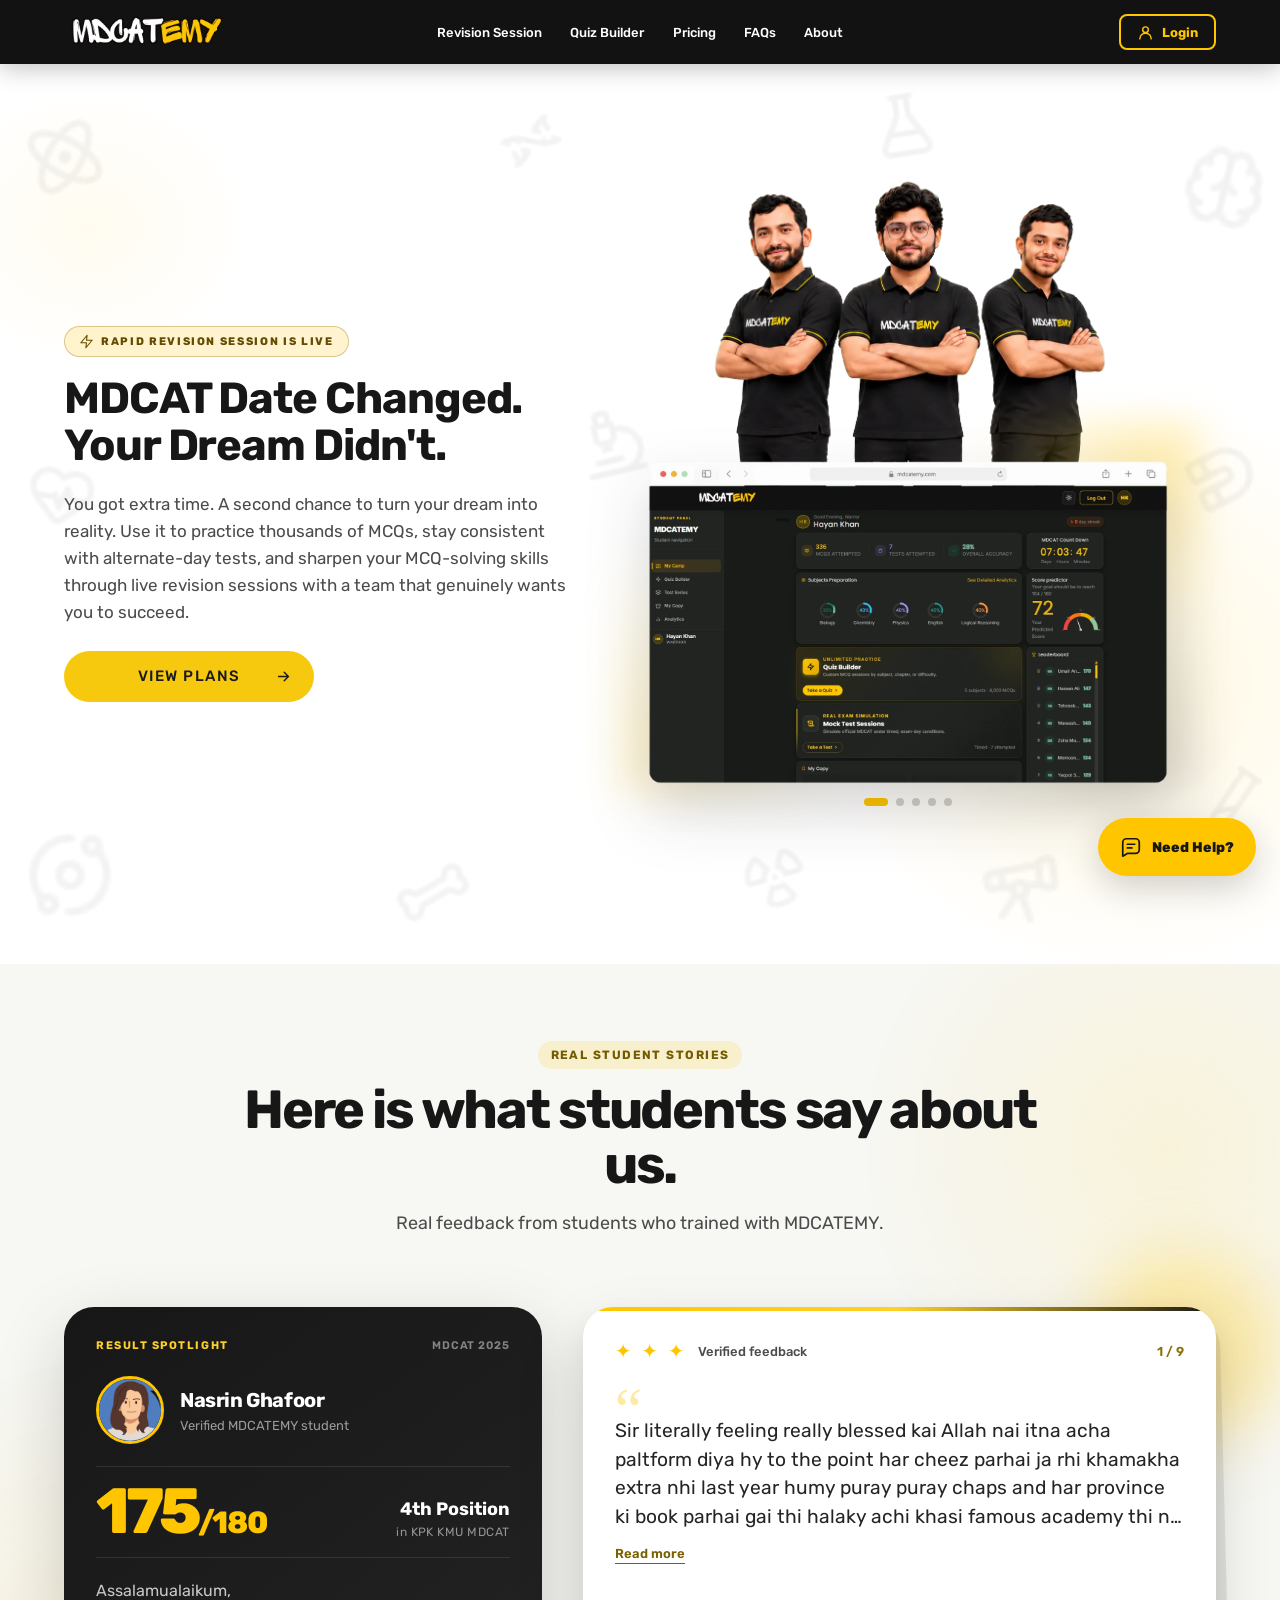
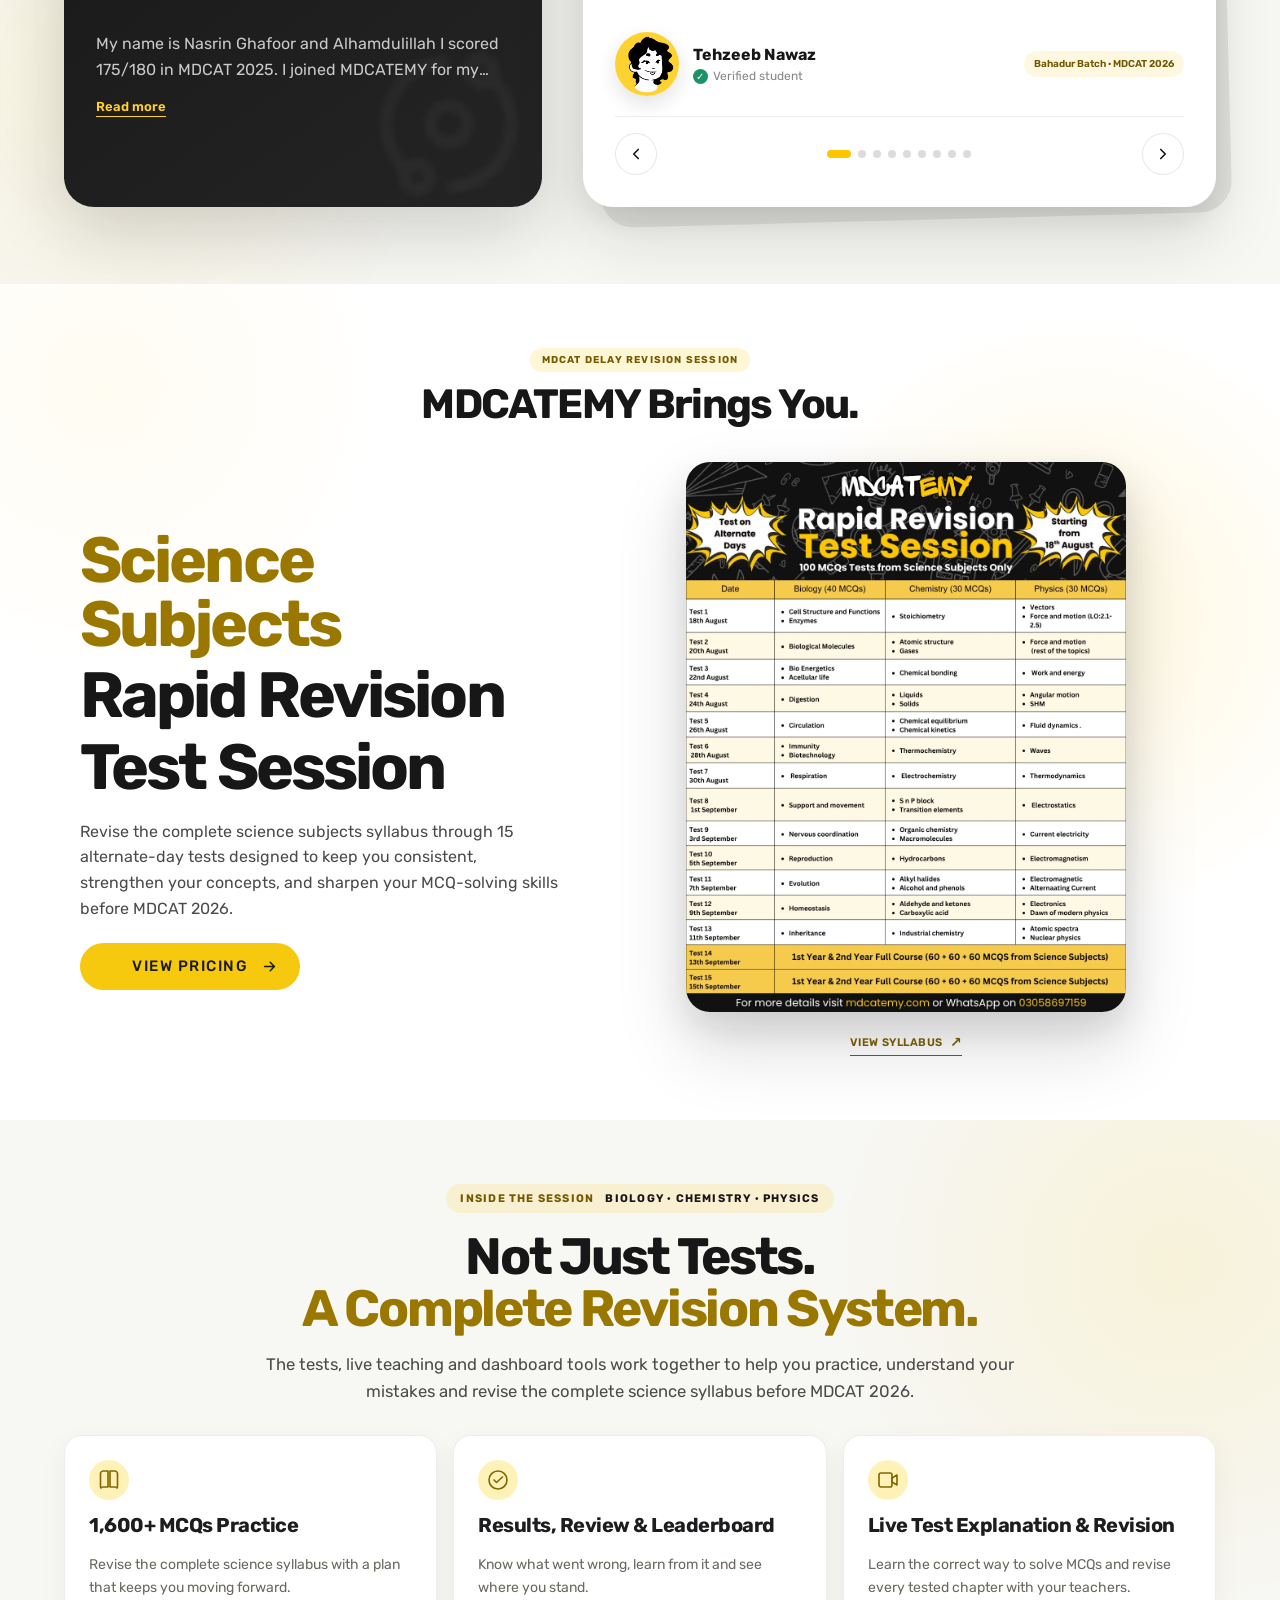
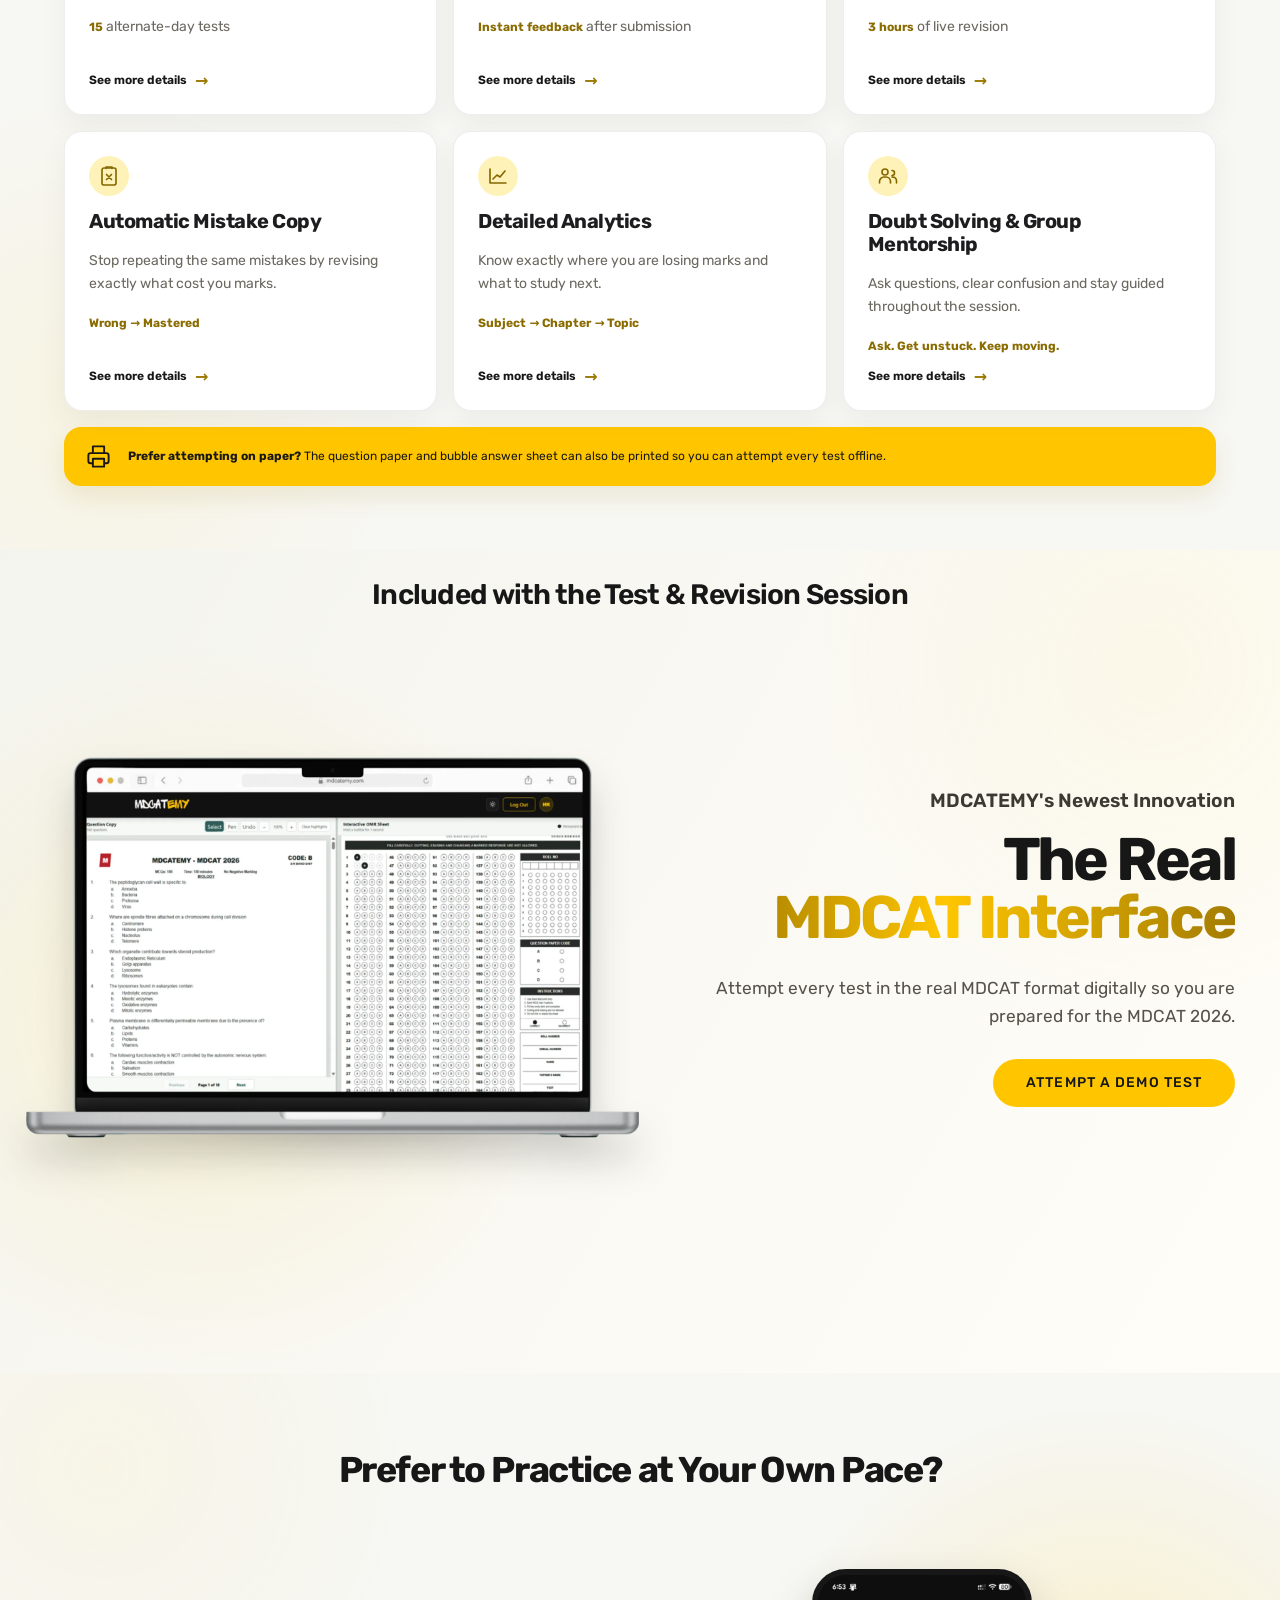
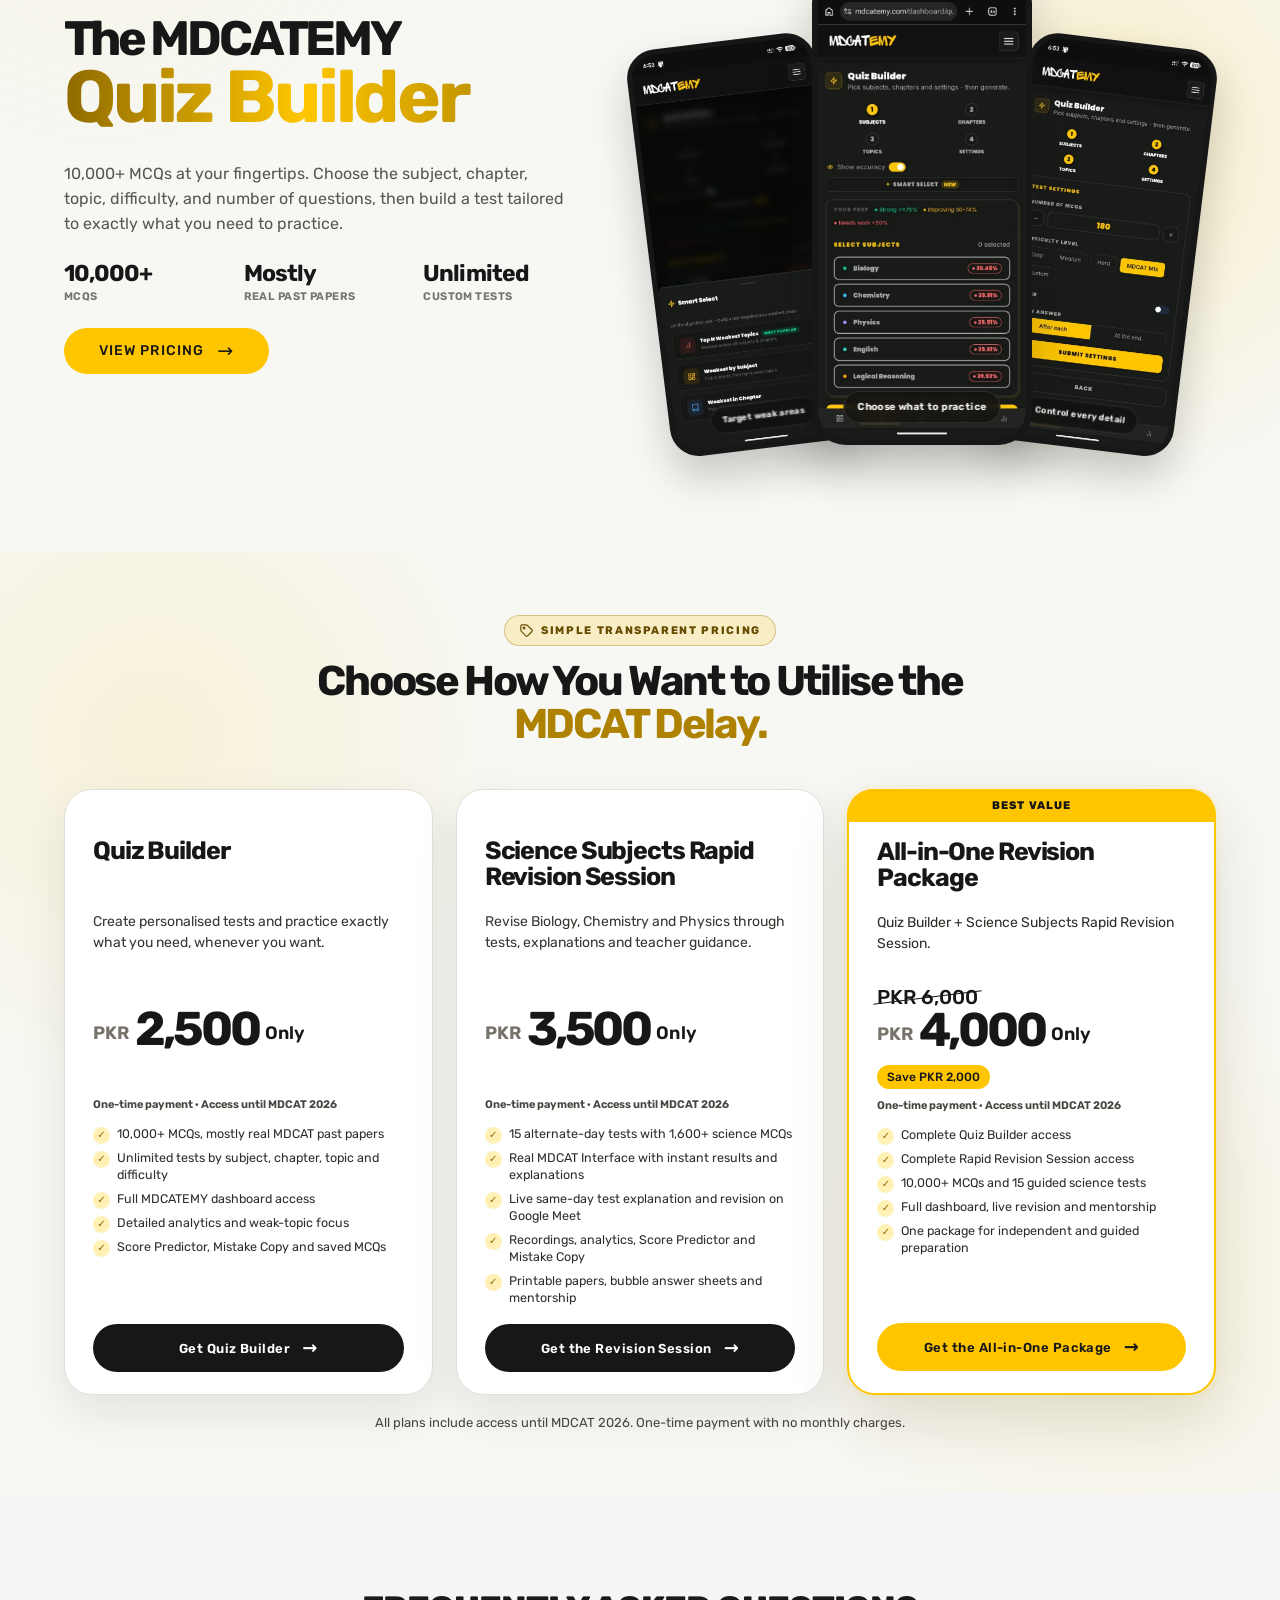
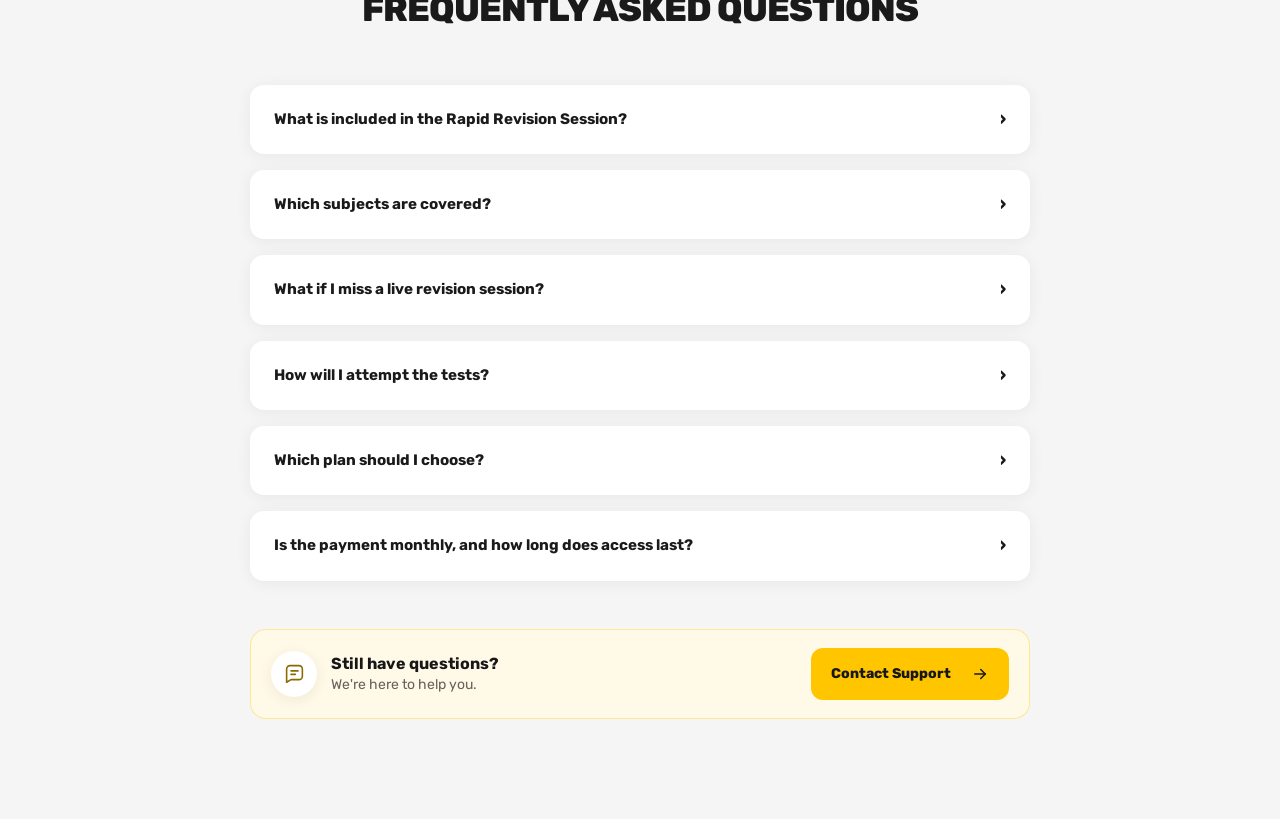
==== index.html @ 259c0d56 "Simplify registration account email field" ====
<!doctype html>
<html lang="en">
  <head>
    <meta charset="UTF-8" />
    <meta name="viewport" content="width=device-width, initial-scale=1.0" />
    <meta
      name="description"
      content="MDCATEMY revision plans for MDCAT 2026: thousands of MCQs, mock tests, and live MCQ solving sessions."
    />
    <title>MDCATEMY | MDCAT 2026 Revision</title>
    <link rel="preload" href="assets/fonts/rubik-latin.woff2" as="font" type="font/woff2" crossorigin />
    <link rel="preload" as="image" href="assets/platform-previews/dashboard.webp" type="image/webp" />
    <link rel="stylesheet" href="styles.css?v=20260810-8" />
  </head>
  <body>
    <header class="site-header">
      <div class="site-header-inner">
        <a class="site-brand" href="#top" aria-label="MDCATEMY home">
          <img src="assets/MDCATEMY-logo.webp" alt="MDCATEMY" />
        </a>

        <nav class="site-nav" aria-label="Primary navigation">
          <a href="#test-session">Revision Session</a>
          <a href="#quiz-builder">Quiz Builder</a>
          <a href="#plans">Pricing</a>
          <a href="#faq">FAQs</a>
          <a href="#about">About</a>
        </nav>

        <div class="site-header-actions">
          <a class="account-link" data-account-link href="login.html">
            <svg data-account-icon="login" viewBox="0 0 24 24" fill="none" aria-hidden="true">
              <circle cx="12" cy="8" r="4" />
              <path d="M4 21a8 8 0 0 1 16 0" />
            </svg>
            <span data-account-label>Login</span>
          </a>

          <details class="user-account-menu" data-user-menu hidden>
            <summary aria-label="Open your account menu">
              <svg class="user-account-icon" viewBox="0 0 24 24" fill="none" aria-hidden="true">
                <circle cx="12" cy="8" r="4" />
                <path d="M4 21a8 8 0 0 1 16 0" />
              </svg>
              <span data-account-name>Student</span>
              <svg class="user-account-chevron" viewBox="0 0 24 24" fill="none" aria-hidden="true">
                <path d="m7 10 5 5 5-5" />
              </svg>
            </summary>
            <div class="user-account-dropdown">
              <a data-dashboard-link href="https://mdcatemy.com/dashboard">
                <svg viewBox="0 0 24 24" fill="none" aria-hidden="true"><rect x="3" y="3" width="7" height="7" rx="1" /><rect x="14" y="3" width="7" height="7" rx="1" /><rect x="3" y="14" width="7" height="7" rx="1" /><path d="M14 17h7m-3.5-3.5L21 17l-3.5 3.5" /></svg>
                Dashboard
              </a>
              <button type="button" data-logout-button>
                <svg viewBox="0 0 24 24" fill="none" aria-hidden="true"><path d="M10 17l5-5-5-5M15 12H3" /><path d="M21 3v18H10" /></svg>
                Logout
              </button>
            </div>
          </details>

          <details class="site-menu">
            <summary aria-label="Open navigation menu">
              <svg viewBox="0 0 24 24" fill="none" aria-hidden="true">
                <path d="M4 7h16M4 12h16M4 17h16" />
              </svg>
            </summary>
            <nav class="site-mobile-nav" aria-label="Mobile navigation">
              <a href="#test-session">Revision Session</a>
              <a href="#quiz-builder">Quiz Builder</a>
              <a href="#plans">Pricing</a>
              <a href="#faq">FAQs</a>
              <a href="#about">About</a>
            </nav>
          </details>
        </div>
      </div>
    </header>

    <main id="top">
      <section class="hero">
        <div class="hero-doodles" aria-hidden="true">
        <img src="assets/doodles/atom.webp" alt="" />
        <img src="assets/doodles/dna.webp" alt="" />
        <img src="assets/doodles/flask-conical.webp" alt="" />
        <img src="assets/doodles/brain.webp" alt="" />
        <img src="assets/doodles/heart-pulse.webp" alt="" />
        <img src="assets/doodles/microscope.webp" alt="" />
        <img src="assets/doodles/magnet.webp" alt="" />
        <img src="assets/doodles/orbit.webp" alt="" />
        <img src="assets/doodles/bone.webp" alt="" />
        <img src="assets/doodles/radiation.webp" alt="" />
        <img src="assets/doodles/telescope.webp" alt="" />
        <img src="assets/doodles/test-tube-diagonal.webp" alt="" />
      </div>

        <div class="hero-shell">
          <div class="hero-grid">
          <div class="hero-copy">
            <p class="heading-chip hero-eyebrow">
              <svg viewBox="0 0 24 24" aria-hidden="true">
                <path d="M13 2 3 14h9l-1 8 10-12h-9l1-8Z" />
              </svg>
              Rapid revision session is live
            </p>
            <h1>
              <span>MDCAT Date Changed.</span>
              <span class="dream-line">Your <span class="dream-word">Dream</span> Didn&apos;t.</span>
            </h1>

            <div class="supporting-copy">
              <p>
                You got extra time. A second chance to turn your dream into reality. Use it to practice thousands of
                MCQs, stay consistent with alternate-day tests, and sharpen your MCQ-solving skills through live
                revision sessions with a team that genuinely wants you to succeed.
              </p>
            </div>

            <a href="#plans" class="cta">
              <span>View Plans</span>
              <svg viewBox="0 0 24 24" fill="none" aria-hidden="true">
                <path d="M5 12h14M13 6l6 6-6 6" />
              </svg>
            </a>
          </div>

          <div class="hero-visual">
            <div class="portrait-window">
              <img src="assets/MDCATEMY-teachers-cutout.webp" alt="The three MDCATEMY teachers" />
            </div>

            <div class="platform-carousel" data-carousel aria-label="MDCATEMY platform previews">
              <div class="platform-stage">
                <img
                  class="platform-slide is-active"
                  src="assets/platform-previews/dashboard.webp"
                  alt="MDCATEMY student dashboard preview"
                  decoding="async"
                />
                <img
                  class="platform-slide"
                  src="assets/platform-previews/test-interface.webp"
                  alt="MDCATEMY test interface preview"
                  decoding="async"
                />
                <img
                  class="platform-slide"
                  src="assets/platform-previews/analytics.webp"
                  alt="MDCATEMY analytics preview"
                  decoding="async"
                />
                <img
                  class="platform-slide"
                  src="assets/platform-previews/my-copy.webp"
                  alt="MDCATEMY My Copy preview"
                  decoding="async"
                />
                <img
                  class="platform-slide"
                  src="assets/platform-previews/flp-omr.webp"
                  alt="MDCATEMY FLP and bubble answer sheet preview"
                  decoding="async"
                />
              </div>

              <div class="carousel-dots" aria-label="Choose a platform preview">
                <button class="carousel-dot is-active" type="button" aria-label="Show dashboard preview" aria-pressed="true"></button>
                <button class="carousel-dot" type="button" aria-label="Show test interface preview" aria-pressed="false"></button>
                <button class="carousel-dot" type="button" aria-label="Show analytics preview" aria-pressed="false"></button>
                <button class="carousel-dot" type="button" aria-label="Show My Copy preview" aria-pressed="false"></button>
                <button class="carousel-dot" type="button" aria-label="Show FLP and bubble answer sheet preview" aria-pressed="false"></button>
              </div>
            </div>
          </div>
          </div>
        </div>
      </section>

      <section class="social-proof" id="about">
        <div class="proof-shell">
          <header class="proof-heading">
            <p>Real student stories</p>
            <h2>Here is what students say about us.</h2>
            <span>Real feedback from students who trained with MDCATEMY.</span>
          </header>

          <div class="proof-grid">
            <div class="result-stage">
              <article class="result-spotlight">
                <div class="result-topline">
                  <span>Result spotlight</span>
                  <strong>MDCAT 2025</strong>
                </div>

                <div class="result-student">
                  <span class="result-avatar">
                    <img src="assets/avatars/nasrin.webp" alt="Illustrated portrait of Nasrin Ghafoor" />
                  </span>
                  <div>
                    <h3>Nasrin Ghafoor</h3>
                    <p>Verified MDCATEMY student</p>
                  </div>
                </div>

                <div class="result-score">
                  <strong>175<span>/180</span></strong>
                  <p><b>4th Position</b><span>in KPK KMU MDCAT</span></p>
                </div>

                <div class="result-copy collapsible-copy" data-collapsible>
                  <blockquote>
                    Assalamualaikum,<br /><br />My name is Nasrin Ghafoor and Alhamdulillah I scored 175/180 in MDCAT
                    2025. I joined MDCATEMY for my preparation and I can confidently say that it is the best online
                    platform for test series and guided preparation.<br /><br />Their MCQs are precise MDCAT relevant
                    and free from unnecessary confusion focusing only on what truly matters. What I appreciated the
                    most was their outstanding staff and management especially the way they engage with students
                    individually helping them overcome fears and strengthen weak areas.<br /><br />To every MDCAT
                    aspirant: If you're confused or feel lost in your preparation join MDCATEMY it will give you the
                    direction and support you need.<br /><br />Special thanks to Hayan Khan whose constant motivation and
                    personal guidance helped remove the fear of MDCAT and kept us moving forward with confidence.
                  </blockquote>
                  <button class="read-more" type="button" aria-expanded="false">Read more</button>
                </div>
              </article>
            </div>

            <div class="testimonial-stage" data-testimonials>
              <div class="testimonial-card">
                <div class="testimonial-topline">
                  <div class="testimonial-rating" aria-label="Verified student feedback">
                    <span aria-hidden="true">✦ ✦ ✦</span>
                    <b>Verified feedback</b>
                  </div>
                  <span class="testimonial-count" aria-live="polite">1 / 9</span>
                </div>

                <div class="testimonial-slides" aria-live="polite">
                  <article class="testimonial-slide is-active" aria-hidden="false">
                    <div class="testimonial-copy collapsible-copy" data-collapsible>
                      <blockquote>
                        Sir literally feeling really blessed kai Allah nai itna acha paltform diya hy to the point har
                        cheez parhai ja rhi khamakha extra nhi last year humy puray puray chaps and har province ki book
                        parhai gai thi halaky achi khasi famous academy thi no doubt parhaty acha thy laqain extreme ziyada
                        cheezain hoti thi wahi apki baat hy insaan kitni cheezain yad rakh sakta hy. Allah ap sab ko bht
                        kamyaab kary and bht ajar dain iska mera admission ho na ho is saal but at least mujhy kabhi ye
                        guilt nhi rhyga kai mainy ghalat cheez choose ki thi ap sab ki mehnat the way you people engage
                        with every student Ap sir salman sir awais and hamary mentors it feels really good kai itna acha
                        environment hy and all Thank you for all this.
                      </blockquote>
                      <button class="read-more" type="button" aria-expanded="false">Read more</button>
                    </div>
                    <div class="testimonial-student">
                      <img src="assets/avatars/tehzeeb.webp" alt="Illustrated avatar of Tehzeeb Nawaz" />
                      <div>
                        <h3>Tehzeeb Nawaz</h3>
                        <p>Verified student</p>
                      </div>
                      <span>Bahadur Batch · MDCAT 2026</span>
                    </div>
                  </article>

                  <article class="testimonial-slide" aria-hidden="true">
                    <div class="testimonial-copy collapsible-copy" data-collapsible>
                      <blockquote>
                        W,salam sir, Alhamdulillah I'm good. I hope you are also doing well. may Allah grant you a healthy
                        and successful life, you're not only my esteemed teacher but also the pioneer who guided me
                        though out my journey. Your positive approach made my learning process seamless. I'm deeply
                        grateful for your mentorship.<br /><br />and Sir, I had approach many flps before joining
                        MDCATEMY but I wasn't understanding them bcz some were too difficult and some were too easy.
                        However after joining MDCATEMY,I got flps that were exactly what I needed for my mdcat preparation
                        and every mdcat aspirant needed. I benefited a lot from them and I'll try to revise them again till
                        the test.<br /><br />again thanks to my all my teachers of MDCATEMY.
                      </blockquote>
                      <button class="read-more" type="button" aria-expanded="false">Read more</button>
                    </div>
                    <div class="testimonial-student">
                      <img src="assets/avatars/saima-lorelei.webp" alt="Illustrated avatar of Saima Mushtaq" />
                      <div>
                        <h3>Saima Mushtaq</h3>
                        <p>Verified student</p>
                      </div>
                      <span>MDCAT 2025 · 170/180</span>
                    </div>
                  </article>

                  <article class="testimonial-slide" aria-hidden="true">
                    <div class="testimonial-copy collapsible-copy" data-collapsible>
                      <blockquote>
                        Assalamualaikum sir,<br />My experience with the MDCATEMY FLPs Session 2025 was truly remarkable.
                        Each test was thoughtfully designed, conceptually strong, and closely reflected the actual MDCAT
                        pattern. The detailed explanations not only strengthened my concepts but also helped me identify
                        and overcome my weak areas. This session greatly enhanced my confidence and exam readiness. I
                        sincerely appreciate the dedication and effort of the entire MDCATEMY team. It was a genuinely
                        rewarding and enriching experience! 🌸🌷🤍
                      </blockquote>
                      <button class="read-more" type="button" aria-expanded="false">Read more</button>
                    </div>
                    <div class="testimonial-student">
                      <img src="assets/avatars/sabah-female.webp" alt="Illustrated avatar of Sabah" />
                      <div>
                        <h3>Sabah</h3>
                        <p>Verified student</p>
                      </div>
                      <span>MDCATEMY Student · 2025</span>
                    </div>
                  </article>

                  <article class="testimonial-slide" aria-hidden="true">
                    <div class="testimonial-copy collapsible-copy" data-collapsible>
                      <blockquote>
                        Walaikum asalam!<br />Everything about your guidance and the flps was so helpful. You have no idea
                        how much you’ve helped us, even while being a student yourself and i think that was the best part,
                        you understood exactly what we needed and how to help us, and i’m really, really grateful for
                        that. thank you for everything. I hope i get to see you grow and achieve everything you dream of,
                        in shaa Allah.
                      </blockquote>
                      <button class="read-more" type="button" aria-expanded="false">Read more</button>
                    </div>
                    <div class="testimonial-student">
                      <img src="assets/avatars/maliha.webp" alt="Illustrated avatar of Maliha Yunas" />
                      <div>
                        <h3>Maliha Yunas</h3>
                        <p>Verified student</p>
                      </div>
                      <span>MDCATEMY Student · 2025</span>
                    </div>
                  </article>

                  <article class="testimonial-slide" aria-hidden="true">
                    <div class="testimonial-copy collapsible-copy" data-collapsible>
                      <blockquote>
                        Walikim assalam<br />Basically, I'm not from the KPK board; I'm from the Sindh board, but I was
                        your subscriber and wanted to join your academy because of your mentorship. Your teaching skills,
                        strategy, and tests were outstanding - literally, they were fully conceptual and mind-blowing.
                        It would be great if you're planning to launch an online academy next year; I think it would be
                        worthwhile for students in 2026.<br />Thank you so much for all your efforts 💫
                      </blockquote>
                      <button class="read-more" type="button" aria-expanded="false">Read more</button>
                    </div>
                    <div class="testimonial-student">
                      <img src="assets/avatars/aleeza.webp" alt="Illustrated avatar of Aleeza" />
                      <div>
                        <h3>Aleeza</h3>
                        <p>Verified student</p>
                      </div>
                      <span>MDCATEMY Student · 2025</span>
                    </div>
                  </article>

                  <article class="testimonial-slide" aria-hidden="true">
                    <div class="testimonial-copy collapsible-copy" data-collapsible>
                      <blockquote>
                        walikum salam sir to be honest getting admission in your academy was one of my best decision .<br />
                        I learned many concepts through the tests and video explanations! sometimes we lose our track but
                        this tests session brought me back on it I'm truly thankful to you and your team members who helped
                        clarify so many concepts through MCQs . May Allah Bless you and your entire team and<br />and<br />
                        grant you the strenght to do good things along with a good health+khyr ameennnnnnnn<br />once again
                        thank you sir
                      </blockquote>
                      <button class="read-more" type="button" aria-expanded="false">Read more</button>
                    </div>
                    <div class="testimonial-student">
                      <img src="assets/avatars/benyamin.webp" alt="Illustrated avatar of Benyamin" />
                      <div>
                        <h3>Benyamin</h3>
                        <p>Verified student</p>
                      </div>
                      <span>MDCATEMY Student · 2025</span>
                    </div>
                  </article>

                  <article class="testimonial-slide" aria-hidden="true">
                    <div class="testimonial-copy collapsible-copy" data-collapsible>
                      <blockquote>
                        W Salam Hayan Sir!<br />I'm Good,<br />My experience with MDCATEMY FLPs 2025 was outstanding. The
                        tests were well-planned, concept-based, and helped me track my progress effectively. Each
                        discussion cleared doubts and boosted my confidence. It truly felt like learning under mentors
                        who understand what MDCAT demands.<br />Thank you so much ✨✨
                      </blockquote>
                      <button class="read-more" type="button" aria-expanded="false">Read more</button>
                    </div>
                    <div class="testimonial-student">
                      <img src="assets/avatars/adnan.webp" alt="Illustrated avatar of Adnan Amin" />
                      <div>
                        <h3>Adnan Amin</h3>
                        <p>Verified student</p>
                      </div>
                      <span>MDCATEMY Student · 2025</span>
                    </div>
                  </article>

                  <article class="testimonial-slide" aria-hidden="true">
                    <div class="testimonial-copy collapsible-copy" data-collapsible>
                      <blockquote>
                        The FLPs for MDCAT preparation were very helpful. I found the material so useful that I even made
                        photocopies and studied them again and again. The video lectures were also great and helped me
                        understand everything better. I’m really thankful for all the effort you put into making these
                        tests and lectures. I hope this support continues in the future. Wishing you all the best and many
                        blessings!<br />🤍🤍🤍
                      </blockquote>
                      <button class="read-more" type="button" aria-expanded="false">Read more</button>
                    </div>
                    <div class="testimonial-student">
                      <img src="assets/avatars/hajra.webp" alt="Illustrated avatar of Hajra Shabbir" />
                      <div>
                        <h3>Hajra Shabbir</h3>
                        <p>Verified student</p>
                      </div>
                      <span>MDCATEMY Student · 2025</span>
                    </div>
                  </article>

                  <article class="testimonial-slide" aria-hidden="true">
                    <div class="testimonial-copy collapsible-copy" data-collapsible>
                      <blockquote>
                        Walaikum salam!<br />I would like to share my feedback. My experience with the academy was very
                        great. The papers were challenging yet helpful, and they gave me a clear idea of where I stand
                        .The tests really helped me identify my weak areas effectively.The team’s efforts and dedication
                        are truly appreciated. JazakAllah for arranging such a great learning opportunity!
                      </blockquote>
                      <button class="read-more" type="button" aria-expanded="false">Read more</button>
                    </div>
                    <div class="testimonial-student">
                      <img src="assets/avatars/sahibzada.webp" alt="Illustrated avatar of Sahibzada Etminan" />
                      <div>
                        <h3>Sahibzada Etminan</h3>
                        <p>Verified student</p>
                      </div>
                      <span>MDCATEMY Student · 2025</span>
                    </div>
                  </article>
                </div>

                <div class="testimonial-controls">
                  <button class="testimonial-arrow testimonial-prev" type="button" aria-label="Previous testimonial">
                    <svg viewBox="0 0 24 24" fill="none" aria-hidden="true"><path d="m15 18-6-6 6-6" /></svg>
                  </button>

                  <div class="testimonial-dots" aria-label="Choose a testimonial">
                    <button class="is-active" type="button" aria-label="Show testimonial 1" aria-pressed="true"></button>
                    <button type="button" aria-label="Show testimonial 2" aria-pressed="false"></button>
                    <button type="button" aria-label="Show testimonial 3" aria-pressed="false"></button>
                    <button type="button" aria-label="Show testimonial 4" aria-pressed="false"></button>
                    <button type="button" aria-label="Show testimonial 5" aria-pressed="false"></button>
                    <button type="button" aria-label="Show testimonial 6" aria-pressed="false"></button>
                    <button type="button" aria-label="Show testimonial 7" aria-pressed="false"></button>
                    <button type="button" aria-label="Show testimonial 8" aria-pressed="false"></button>
                    <button type="button" aria-label="Show testimonial 9" aria-pressed="false"></button>
                  </div>

                  <button class="testimonial-arrow testimonial-next" type="button" aria-label="Next testimonial">
                    <svg viewBox="0 0 24 24" fill="none" aria-hidden="true"><path d="m9 18 6-6-6-6" /></svg>
                  </button>
                </div>
              </div>
            </div>
          </div>
        </div>
      </section>

      <section class="session-intro" id="test-session">
        <div class="session-intro-shell">
          <p class="session-chip">MDCAT Delay Revision Session</p>
          <h2 class="session-brings"><span>MDCATEMY</span> Brings You.</h2>

          <div class="session-intro-grid">
            <div class="session-intro-copy">
              <h3>
                <span class="science-heading">Science Subjects</span>
                <span>Rapid Revision</span>
                <span>Test Session</span>
              </h3>
              <p>
                Revise the complete science subjects syllabus through 15 alternate-day tests designed to keep you
                consistent, strengthen your concepts, and sharpen your MCQ-solving skills before MDCAT 2026.
              </p>

              <a href="#plans" class="cta session-register">
                <span>View Pricing</span>
                <svg viewBox="0 0 24 24" fill="none" aria-hidden="true">
                  <path d="M5 12h14M13 6l6 6-6 6" />
                </svg>
              </a>
            </div>

            <figure class="schedule-poster">
              <button class="poster-frame" type="button" data-open-syllabus aria-label="Enlarge the MDCATEMY schedule and syllabus">
                <img
                  src="assets/schedule-syllabus.webp"
                  alt="MDCATEMY Rapid Revision Test Session schedule and science syllabus"
                  width="1080"
                  height="1350"
                  loading="lazy"
                />
              </button>
              <figcaption>
                <button class="syllabus-link" type="button" data-open-syllabus>
                  View Syllabus <span aria-hidden="true">↗</span>
                </button>
              </figcaption>
            </figure>
          </div>
        </div>
      </section>

      <div class="syllabus-dialog" data-syllabus-dialog role="dialog" aria-modal="true" aria-label="MDCATEMY schedule and syllabus" hidden>
        <div class="syllabus-viewer">
          <div class="syllabus-controls" aria-label="Syllabus zoom controls">
            <button type="button" data-zoom-out aria-label="Zoom out">&minus;</button>
            <output data-zoom-label aria-live="polite">100%</output>
            <button type="button" data-zoom-in aria-label="Zoom in">+</button>
            <button type="button" class="viewer-close" data-close-syllabus aria-label="Close enlarged syllabus">&times;</button>
          </div>
          <div class="syllabus-canvas" data-syllabus-canvas>
            <img src="assets/schedule-syllabus.webp" alt="Enlarged MDCATEMY Rapid Revision Test Session schedule and syllabus" data-syllabus-image />
          </div>
        </div>
      </div>

      <section class="revision-session" id="revision-session">
        <div class="revision-shell">
          <header class="revision-heading">
            <p>Inside the session <span>Biology · Chemistry · Physics</span></p>
            <h2>Not Just Tests. <span>A Complete Revision System.</span></h2>
            <div class="revision-intro">
              The tests, live teaching and dashboard tools work together to help you practice, understand your
              mistakes and revise the complete science syllabus before MDCAT 2026.
            </div>
          </header>

          <div class="feature-bento" aria-label="Features included in the MDCATEMY revision session">
            <article class="feature-card">
              <div class="feature-card-top">
                <svg class="feature-icon" viewBox="0 0 24 24" fill="none" aria-hidden="true"><path d="M3.5 5.5A2.5 2.5 0 0 1 6 3h5v16H6a2.5 2.5 0 0 0-2.5 2zM20.5 5.5A2.5 2.5 0 0 0 18 3h-5v16h5a2.5 2.5 0 0 1 2.5 2z" /></svg>
              </div>
              <h3>1,600+ MCQs Practice</h3>
              <p class="feature-lede">Revise the complete science syllabus with a plan that keeps you moving forward.</p>
              <p class="feature-glance"><strong>15</strong> alternate-day tests</p>
              <button class="feature-details" type="button" data-open-feature="practice">See more details <span aria-hidden="true">→</span></button>
            </article>

            <article class="feature-card">
              <div class="feature-card-top">
                <svg class="feature-icon" viewBox="0 0 24 24" fill="none" aria-hidden="true"><circle cx="12" cy="12" r="9" /><path d="m8 12 2.5 2.5L16.5 9" /></svg>
              </div>
              <h3>Results, Review &amp; Leaderboard</h3>
              <p class="feature-lede">Know what went wrong, learn from it and see where you stand.</p>
              <p class="feature-glance"><strong>Instant feedback</strong> after submission</p>
              <button class="feature-details" type="button" data-open-feature="results">See more details <span aria-hidden="true">→</span></button>
            </article>

            <article class="feature-card">
              <div class="feature-card-top">
                <svg class="feature-icon" viewBox="0 0 24 24" fill="none" aria-hidden="true"><rect x="3" y="5" width="13" height="14" rx="2" /><path d="m16 10 5-3v10l-5-3z" /></svg>
              </div>
              <h3>Live Test Explanation &amp; Revision</h3>
              <p class="feature-lede">Learn the correct way to solve MCQs and revise every tested chapter with your teachers.</p>
              <p class="feature-glance"><strong>3 hours</strong> of live revision</p>
              <button class="feature-details" type="button" data-open-feature="live">See more details <span aria-hidden="true">→</span></button>
            </article>

            <article class="feature-card">
              <div class="feature-card-top">
                <svg class="feature-icon" viewBox="0 0 24 24" fill="none" aria-hidden="true"><rect x="5" y="4" width="14" height="17" rx="2" /><path d="M9 4.5V3h6v1.5M9.5 10.5l5 5m0-5-5 5" /></svg>
              </div>
              <h3>Automatic Mistake Copy</h3>
              <p class="feature-lede">Stop repeating the same mistakes by revising exactly what cost you marks.</p>
              <p class="feature-glance"><strong>Wrong → Mastered</strong></p>
              <button class="feature-details" type="button" data-open-feature="mistakes">See more details <span aria-hidden="true">→</span></button>
            </article>

            <article class="feature-card analytics-card">
              <div class="feature-card-top">
                <svg class="feature-icon" viewBox="0 0 24 24" fill="none" aria-hidden="true"><path d="M4 19V5M4 19h16M7 15l4-4 3 2 5-6" /></svg>
              </div>
              <h3>Detailed Analytics</h3>
              <p class="feature-lede">Know exactly where you are losing marks and what to study next.</p>
              <p class="feature-glance"><strong>Subject → Chapter → Topic</strong></p>
              <button class="feature-details" type="button" data-open-feature="analytics">See more details <span aria-hidden="true">→</span></button>
            </article>

            <article class="feature-card">
              <div class="feature-card-top">
                <svg class="feature-icon" viewBox="0 0 24 24" fill="none" aria-hidden="true"><circle cx="9" cy="8" r="3" /><path d="M3.5 19v-1.5A4.5 4.5 0 0 1 8 13h2a4.5 4.5 0 0 1 4.5 4.5V19M16 6.5a2.5 2.5 0 0 1 0 5M16 13c2.8 0 4.5 1.6 4.5 4V19" /></svg>
              </div>
              <h3>Doubt Solving &amp; Group Mentorship</h3>
              <p class="feature-lede">Ask questions, clear confusion and stay guided throughout the session.</p>
              <p class="feature-glance"><strong>Ask. Get unstuck. Keep moving.</strong></p>
              <button class="feature-details" type="button" data-open-feature="mentorship">See more details <span aria-hidden="true">→</span></button>
            </article>
          </div>

          <div class="offline-print-bar">
            <svg viewBox="0 0 24 24" fill="none" aria-hidden="true"><path d="M7 9V3h10v6M7 18H5a2 2 0 0 1-2-2v-5a2 2 0 0 1 2-2h14a2 2 0 0 1 2 2v5a2 2 0 0 1-2 2h-2M7 14h10v7H7z" /></svg>
            <p><strong>Prefer attempting on paper?</strong> The question paper and bubble answer sheet can also be printed so you can attempt every test offline.</p>
          </div>
        </div>
      </section>

      <dialog class="feature-detail-dialog" data-feature-dialog>
        <div class="feature-dialog-shell">
          <button class="feature-dialog-close" type="button" data-close-feature aria-label="Close feature details">&times;</button>

          <article class="feature-dialog-panel" data-feature-panel="practice" aria-labelledby="practice-title" hidden>
            <p class="feature-dialog-kicker">Structured science practice</p>
            <h2 id="practice-title">Finish the science syllabus with a plan you can actually follow.</h2>
            <p class="feature-dialog-lede">Instead of revising randomly, you move through the syllabus test by test, build exam stamina and arrive at the full-course papers ready to connect everything.</p>
            <figure class="product-shot">
              <img src="assets/platform-previews/test-interface.webp" alt="Actual MDCATEMY test interface showing an MCQ and test navigation" loading="lazy" />
              <figcaption><span></span>Actual MDCATEMY test interface</figcaption>
            </figure>
            <div class="detail-facts detail-facts--three">
              <div><strong>13 tests</strong><span>Chapter-wise coverage</span></div>
              <div><strong>100 MCQs</strong><span>In each chapter-wise test</span></div>
              <div><strong>2 × 180</strong><span>Full-course tests at the end</span></div>
            </div>
            <div class="distribution-board">
              <div><b>Chapter-wise test</b><span><i>Biology</i>40</span><span><i>Chemistry</i>30</span><span><i>Physics</i>30</span></div>
              <div><b>Full-course test</b><span><i>Biology</i>60</span><span><i>Chemistry</i>60</span><span><i>Physics</i>60</span></div>
            </div>
            <p class="detail-note"><strong>The outcome: steady progress without burnout.</strong> Every test is followed by a complete preparation day, giving you time to repair weak areas before the next paper.</p>
          </article>

          <article class="feature-dialog-panel" data-feature-panel="results" aria-labelledby="results-title" hidden>
            <p class="feature-dialog-kicker">Result, review and cohort standing</p>
            <h2 id="results-title">Submit once. Know what to fix next.</h2>
            <p class="feature-dialog-lede">Immediate results turn a test into a useful next step: review the paper while it is fresh, understand every error and compare your standing after both shifts finish.</p>
            <figure class="product-shot product-shot--answer-review">
              <div class="answer-review-crop">
                <img src="assets/platform-previews/answer-review.webp" alt="Actual MDCATEMY answer-review screen showing the correct option and written explanation" loading="lazy" />
              </div>
              <figcaption><span></span>Actual MDCATEMY answer-review screen</figcaption>
            </figure>
            <div class="detail-facts detail-facts--four">
              <div><strong>Know your score</strong><span>Marks, percentage and time taken</span></div>
              <div><strong>Find every gap</strong><span>Correct, wrong and skipped MCQs</span></div>
              <div><strong>Learn while it is fresh</strong><span>Written explanations for the complete paper</span></div>
              <div><strong>See where you stand</strong><span>Combined result and leaderboard after both shifts</span></div>
            </div>
            <p class="detail-note"><strong>The outcome: every test improves the next one.</strong> You leave knowing what cost you marks, why it happened and what needs attention before the next test.</p>
          </article>

          <article class="feature-dialog-panel" data-feature-panel="live" aria-labelledby="live-title" hidden>
            <p class="feature-dialog-kicker">Test explanation &amp; revision session</p>
            <h2 id="live-title">Learn how to solve MCQs correctly and revise the whole chapter with your teachers.</h2>
            <p class="feature-dialog-lede">On the same test day, join your teachers on Google Meet to review the paper question by question. Learn the reasoning behind each answer, recognise common traps and revise the tested chapters through additional high-yield MCQ points.</p>
            <div class="meet-session-strip">
              <div class="meet-brand-logo"><img src="assets/google-meet-logo-trimmed.webp" alt="Google Meet" /></div>
              <div><strong>Live test explanation and revision</strong><span>The attempted paper becomes a teacher-led MCQ-solving and chapter-revision session.</span></div>
              <p><span></span>Recording provided after every session</p>
            </div>
            <figure class="product-shot product-shot--lecture">
              <div class="lecture-shot-crop">
                <img src="assets/platform-previews/live-lecture-clean-v3.webp" alt="Actual MDCATEMY live Google Meet lecture with a teacher explaining Biology concepts using digital annotations" loading="lazy" />
              </div>
            </figure>
            <div class="live-subject-grid">
              <div><strong>Biology</strong><span>1 hour</span></div>
              <div><strong>Chemistry</strong><span>1 hour</span></div>
              <div><strong>Physics</strong><span>1 hour</span></div>
            </div>
            <div class="teacher-session-visual teacher-session-visual--live">
              <div>
                <span>Revise with the MDCATEMY team</span>
                <strong>Understand the paper. Revise the chapter.</strong>
                <p>Your teachers show you how to approach each MCQ, explain why the correct option works and revise the important chapter concepts behind the test.</p>
              </div>
              <img src="assets/MDCATEMY-teachers-cutout.webp" alt="The three MDCATEMY teachers leading test explanation and revision sessions" loading="lazy" />
            </div>
            <div class="detail-check-grid">
              <span>Understand the method, not just the answer</span><span>Recognise traps before they cost marks</span><span>Collect extra high-yield MCQ points</span><span>Receive the recording after every session</span>
            </div>
          </article>

          <article class="feature-dialog-panel" data-feature-panel="mistakes" aria-labelledby="mistakes-title" hidden>
            <p class="feature-dialog-kicker">Your personal weakness file</p>
            <h2 id="mistakes-title">Stop making the same mistake twice.</h2>
            <p class="feature-dialog-lede">Every wrong answer becomes a focused revision task automatically, so your preparation follows your real weaknesses instead of guesswork.</p>
            <figure class="product-shot">
              <img src="assets/platform-previews/my-copy.webp" alt="Actual MDCATEMY Mistake Copy showing saved wrong MCQs and mastery tracking" loading="lazy" />
              <figcaption><span></span>Actual MDCATEMY Mistake Copy</figcaption>
            </figure>
            <div class="mistake-detail-flow">
              <div><strong>01</strong><span>Answer an MCQ incorrectly</span></div><i>→</i>
              <div><strong>02</strong><span>It enters your Mistake Copy</span></div><i>→</i>
              <div><strong>03</strong><span>Revise, retest and master it</span></div>
            </div>
            <p class="detail-note"><strong>The outcome: fewer repeated errors.</strong> Your personal weakness file grows with every attempt and becomes more valuable every time you revise it.</p>
          </article>

          <article class="feature-dialog-panel analytics-dialog-panel" data-feature-panel="analytics" aria-labelledby="analytics-title" hidden>
            <p class="feature-dialog-kicker">Your complete performance dashboard</p>
            <h2 id="analytics-title">Stop guessing what to study next.</h2>
            <p class="feature-dialog-lede">MDCATEMY turns your attempts into a clear revision priority, helping you spend more time on areas that can actually raise your score.</p>
            <figure class="product-shot product-shot--analytics">
              <img src="assets/platform-previews/analytics.webp" alt="Actual MDCATEMY analytics dashboard showing stats, score predictor, subject preparation and activity" loading="lazy" />
              <figcaption><span></span>Actual MDCATEMY analytics dashboard</figcaption>
            </figure>
            <div class="analytics-detail-grid">
              <div><strong>See the full picture</strong><span>Attempts, accuracy, correct rate and streak</span></div>
              <div><strong>Know which subject needs time</strong><span>Compare Biology, Chemistry and Physics preparation</span></div>
              <div><strong>Find the chapters costing marks</strong><span>Strongest and weakest chapter accuracy</span></div>
              <div><strong>Reach the exact weak topic</strong><span>Drill down instead of revising an entire book blindly</span></div>
              <div><strong>Protect your consistency</strong><span>Recent activity makes missed practice visible</span></div>
              <div><strong>Watch your score move</strong><span>Use the MDCAT Score Predictor to track progress toward 180</span></div>
            </div>
          </article>

          <article class="feature-dialog-panel" data-feature-panel="mentorship" aria-labelledby="mentorship-title" hidden>
            <p class="feature-dialog-kicker">Guidance beyond the test</p>
            <h2 id="mentorship-title">You do not have to prepare alone.</h2>
            <p class="feature-dialog-lede">Dedicated WhatsApp groups connect you with the MDCATEMY team for academic queries, doubt solving and practical guidance throughout the session.</p>
            <div class="teacher-session-visual teacher-session-visual--mentorship">
              <div>
                <span>Group mentorship</span>
                <strong>Ask. Clarify. Move forward.</strong>
                <p>When confusion slows you down, ask the group, understand the concept and return to preparation with a clear direction.</p>
              </div>
              <img src="assets/MDCATEMY-teachers-cutout.webp" alt="The three MDCATEMY teachers supporting students through group mentorship" loading="lazy" />
            </div>
            <div class="detail-check-grid">
              <span>Ask academic questions and MCQ doubts</span><span>Receive guidance from teachers and mentors</span><span>Stay informed about tests and live sessions</span><span>Prepare with a supportive student community</span>
            </div>
            <p class="detail-note"><strong>The outcome: less confusion and more consistency.</strong> You always know where to ask, how to move forward and what deserves your attention.</p>
          </article>
        </div>
      </dialog>

      <section class="simulation-section" id="exam-simulation">
        <div class="simulation-shell">
          <p class="simulation-session-label">Included with the Test &amp; Revision Session</p>
          <header class="revision-heading simulation-heading">
            <p>First time in Pakistan <span>A MDCATEMY innovation</span></p>
            <h2>The Real Question Paper and Bubble Answer Sheet Experience. <span>Brought Online.</span></h2>
            <div class="revision-intro">
              MDCAT is attempted with a physical question paper and a separate bubble answer sheet, not a normal digital quiz.
              MDCATEMY recreates that same two-part experience online so you can practice how the real exam is actually attempted.
            </div>
          </header>

          <article class="simulation-showcase">
            <figure class="exam-laptop">
              <img src="assets/mdcat-interface-laptop-hq.webp" alt="MDCATEMY interface showing a digital question paper beside an interactive bubble answer sheet on a laptop" loading="lazy" />
              <figcaption><span></span>Actual MDCATEMY test interface</figcaption>
            </figure>

            <div class="experience-copy">
              <p class="simulation-eyebrow">MDCATEMY&apos;s Newest Innovation</p>
              <h2 class="simulation-title"><b>The Real</b><span>MDCAT Interface</span></h2>
              <p class="simulation-lede">Attempt every test in the real MDCAT format digitally so you are prepared for the MDCAT 2026.</p>
              <a class="simulation-cta" href="#">Attempt a Demo Test</a>
              <p class="first-badge"><span>Pakistan&apos;s first online-academy paper &amp; bubble answer sheet simulation</span></p>
              <h3>See the question. Find its number. Fill the bubble.</h3>
              <p>
                The digital question paper stays on one side and the complete interactive bubble answer sheet stays on the other.
                Read each MCQ, locate its number and mark the answer bubble. Train the same coordination, pace and concentration the physical MDCAT demands.
              </p>

              <ul class="experience-points">
                <li><span>01</span><div><b>A complete digital question paper</b><small>Not one-question-at-a-time quiz cards.</small></div></li>
                <li><span>02</span><div><b>A separate interactive bubble answer sheet</b><small>The answer sheet remains beside the paper throughout.</small></div></li>
                <li><span>03</span><div><b>Real bubble-marking behaviour</b><small>Match the question number, then hold to fill your answer.</small></div></li>
                <li><span>04</span><div><b>Exam-day habits before exam day</b><small>Build bubble-marking accuracy, time management, focus and stamina.</small></div></li>
              </ul>
            </div>
          </article>
        </div>
      </section>

      <section class="quiz-builder-section" id="quiz-builder">
        <div class="quiz-builder-intro">
          <h2>Prefer to Practice at Your Own Pace?</h2>
        </div>

        <div class="quiz-builder-shell">
          <div class="quiz-builder-copy">
            <h2><span>The MDCATEMY</span><strong>Quiz Builder</strong></h2>
            <p class="quiz-builder-lede">
              10,000+ MCQs at your fingertips. Choose the subject, chapter, topic, difficulty, and number of questions,
              then build a test tailored to exactly what you need to practice.
            </p>

            <div class="quiz-builder-facts" aria-label="Quiz Builder highlights">
              <div><strong>10,000+</strong><span>MCQs</span></div>
              <div><strong>Mostly</strong><span>Real past papers</span></div>
              <div><strong>Unlimited</strong><span>Custom tests</span></div>
            </div>

            <a class="quiz-builder-cta" href="#plans">View Pricing <span aria-hidden="true">→</span></a>
          </div>

          <div class="quiz-builder-visual" aria-label="Actual MDCATEMY Quiz Builder screens">
            <figure class="quiz-phone quiz-phone--smart">
              <img src="assets/quiz-builder/quiz-builder-smart-select.webp" alt="MDCATEMY Smart Select screen targeting a student's weakest topics" loading="lazy" />
              <figcaption>Target weak areas</figcaption>
            </figure>
            <figure class="quiz-phone quiz-phone--main">
              <img src="assets/quiz-builder/quiz-builder-subjects.webp" alt="MDCATEMY Quiz Builder subject selection screen" loading="lazy" />
              <figcaption>Choose what to practice</figcaption>
            </figure>
            <figure class="quiz-phone quiz-phone--settings">
              <img src="assets/quiz-builder/quiz-builder-settings.webp" alt="MDCATEMY Quiz Builder settings for MCQ count, difficulty, timer and feedback" loading="lazy" />
              <figcaption>Control every detail</figcaption>
            </figure>
          </div>
        </div>
      </section>

      <section class="pricing-section" id="plans">
        <div class="pricing-heading">
          <p class="heading-chip">
            <svg viewBox="0 0 24 24" aria-hidden="true">
              <path d="M20.6 13.6 13.7 20.5a2 2 0 0 1-2.8 0L3.5 13.1a2 2 0 0 1-.6-1.4V5a2 2 0 0 1 2-2h6.7a2 2 0 0 1 1.4.6l7.6 7.2a2 2 0 0 1 0 2.8Z" />
              <circle cx="8" cy="8" r="1.5" />
            </svg>
            Simple Transparent Pricing
          </p>
          <h2>Choose How You Want to Utilise the <span>MDCAT Delay.</span></h2>
        </div>

        <div class="pricing-grid">
          <article class="price-card">
            <h3>Quiz Builder</h3>
            <p class="price-card-summary">Create personalised tests and practice exactly what you need, whenever you want.</p>

            <div class="plan-price-row">
              <div class="plan-price"><span>PKR</span><strong>2,500</strong><small>Only</small></div>
            </div>
            <p class="payment-note">One-time payment · Access until MDCAT 2026</p>

            <ul>
              <li>10,000+ MCQs, mostly real MDCAT past papers</li>
              <li>Unlimited tests by subject, chapter, topic and difficulty</li>
              <li>Full MDCATEMY dashboard access</li>
              <li>Detailed analytics and weak-topic focus</li>
              <li>Score Predictor, Mistake Copy and saved MCQs</li>
            </ul>

            <a href="#registration" class="plan-cta" data-register-plan="quiz-builder" aria-controls="registration" aria-expanded="false">Get Quiz Builder <span aria-hidden="true">&rarr;</span></a>
          </article>

          <article class="price-card">
            <h3>Science Subjects Rapid Revision Session</h3>
            <p class="price-card-summary">Revise Biology, Chemistry and Physics through tests, explanations and teacher guidance.</p>

            <div class="plan-price-row">
              <div class="plan-price"><span>PKR</span><strong>3,500</strong><small>Only</small></div>
            </div>
            <p class="payment-note">One-time payment · Access until MDCAT 2026</p>

            <ul>
              <li>15 alternate-day tests with 1,600+ science MCQs</li>
              <li>Real MDCAT Interface with instant results and explanations</li>
              <li>Live same-day test explanation and revision on Google Meet</li>
              <li>Recordings, analytics, Score Predictor and Mistake Copy</li>
              <li>Printable papers, bubble answer sheets and mentorship</li>
            </ul>

            <a href="#registration" class="plan-cta" data-register-plan="rapid-revision" aria-controls="registration" aria-expanded="false">Get the Revision Session <span aria-hidden="true">&rarr;</span></a>
          </article>

          <article class="price-card price-card-featured">
            <p class="best-value">Best Value</p>
            <h3>All-in-One Revision Package</h3>
            <p class="price-card-summary">Quiz Builder + Science Subjects Rapid Revision Session.</p>

            <div class="plan-price-row">
              <s class="plan-old-price">PKR 6,000</s>
              <div class="plan-price"><span>PKR</span><strong>4,000</strong><small>Only</small></div>
              <span class="plan-saving">Save PKR 2,000</span>
            </div>
            <p class="payment-note">One-time payment · Access until MDCAT 2026</p>

            <ul>
              <li>Complete Quiz Builder access</li>
              <li>Complete Rapid Revision Session access</li>
              <li>10,000+ MCQs and 15 guided science tests</li>
              <li>Full dashboard, live revision and mentorship</li>
              <li>One package for independent and guided preparation</li>
            </ul>

            <a href="#registration" class="plan-cta" data-register-plan="all-in-one" aria-controls="registration" aria-expanded="false">Get the All-in-One Package <span aria-hidden="true">&rarr;</span></a>
          </article>
        </div>

        <section class="registration-embed" id="registration" data-registration hidden aria-labelledby="registration-title">
          <div class="registration-embed-heading">
            <p>Final Step</p>
            <h2 id="registration-title">Complete your registration</h2>
            <span>Fill in your details and upload the payment receipt. Your payable amount is only <b data-registration-copy-total>Rs 4,000/-</b>.</span>
          </div>

          <form class="registration-embed-card" data-registration-form>
            <div class="registration-fields-grid">
              <label>
                <span>Full name</span>
                <input type="text" name="full_name" autocomplete="name" placeholder="e.g. Ayesha Khan" required />
              </label>
              <label>
                <span>CNIC or B-form number</span>
                <input type="text" name="cnic" inputmode="numeric" pattern="[0-9]{13}" maxlength="13" placeholder="13 digits, no dashes" required />
              </label>
              <label>
                <span>Student WhatsApp</span>
                <input type="tel" name="student_whatsapp" autocomplete="tel" inputmode="tel" placeholder="03XX XXXXXXX" required />
              </label>
              <label>
                <span>Parent WhatsApp</span>
                <input type="tel" name="parent_whatsapp" inputmode="tel" placeholder="03XX XXXXXXX" required />
              </label>
              <label>
                <span>Province</span>
                <select name="province" required>
                  <option value="" selected disabled>Select your province</option>
                  <option>Punjab</option><option>Sindh</option><option>Khyber Pakhtunkhwa</option><option>Balochistan</option>
                  <option>Islamabad Capital Territory</option><option>Azad Jammu &amp; Kashmir</option><option>Gilgit Baltistan</option>
                </select>
              </label>
              <label>
                <span>City</span>
                <input type="text" name="city" autocomplete="address-level2" placeholder="e.g. Lahore" required />
              </label>
              <label>
                <span>Are you a fresher or repeater?</span>
                <select name="student_type" required>
                  <option value="" selected disabled>Select one</option>
                  <option value="fresher">Fresher</option><option value="repeater">Repeater</option>
                </select>
              </label>
              <label>
                <span>Goal score</span>
                <input type="number" name="target_score" inputmode="numeric" min="0" max="180" placeholder="Out of 180" required />
              </label>

              <label data-registration-email-field>
                <span>Email address</span>
                <input type="email" name="email" autocomplete="email" placeholder="you@example.com" required />
              </label>
              <button class="registration-fresh-toggle" type="button" data-registration-fresh-toggle hidden>Create a fresh account</button>
              <label data-registration-password-field>
                <span>Create a strong password</span>
                <input type="password" name="password" autocomplete="new-password" minlength="8" placeholder="At least 8 characters" required />
              </label>
            </div>

            <section class="registration-payment" aria-label="Selected plan and payment details">
              <div class="registration-total-card">
                <div>
                  <span>Selected plan</span>
                  <strong data-registration-plan-name>All-in-One Revision Package</strong>
                </div>
                <div>
                  <span>Grand total</span>
                  <strong data-registration-total>Rs 4,000/-</strong>
                </div>
              </div>

              <details class="registration-bank" data-registration-bank>
                <summary>
                  <span class="registration-bank-dot" aria-hidden="true"></span>
                  <span><strong>Bank transfer</strong><small>Click to view account details and upload your receipt</small></span>
                  <span class="registration-bank-chevron" aria-hidden="true">&rsaquo;</span>
                </summary>
                <div class="registration-bank-body">
                  <dl>
                    <div><dt>Bank name</dt><dd>Meezan Bank</dd></div>
                    <div><dt>Account title</dt><dd>MUHAMMAD HAYAN KHAN</dd></div>
                    <div><dt>Account number</dt><dd>00300114286728</dd></div>
                    <div><dt>IBAN</dt><dd>PK67MEZN0000300114286728</dd></div>
                  </dl>
                  <label class="registration-receipt">
                    <span>Upload payment receipt</span>
                    <small data-registration-receipt-name>PNG or JPG up to 10MB</small>
                    <input type="file" name="receipt" accept="image/png,image/jpeg" data-registration-receipt required />
                  </label>
                  <label class="registration-transaction">
                    <span>Transaction ID</span>
                    <input type="text" name="transaction_id" placeholder="Reference or transaction number" required />
                  </label>
                </div>
              </details>
            </section>

            <button class="registration-submit" type="submit">Submit registration <span aria-hidden="true">&rarr;</span></button>
            <output class="registration-status" data-registration-status hidden aria-live="polite"></output>
          </form>
        </section>

        <p class="pricing-footnote">All plans include access until MDCAT 2026. One-time payment with no monthly charges.</p>
      </section>

      <section class="faq-section" id="faq">
        <div class="faq-shell">
          <header class="faq-heading">
            <h2>Frequently Asked Questions</h2>
          </header>

          <div class="faq-list">
            <div class="faq-column">
              <details class="faq-item">
                <summary>
                  <span>What is included in the Rapid Revision Session?</span>
                  <span class="faq-chevron" aria-hidden="true">&rsaquo;</span>
                </summary>
                <div class="faq-answer">
                  <p>You get 15 alternate-day science tests with 1,600+ MCQs, same-day live explanations on Google Meet, session recordings, analytics, printable papers and bubble sheets, plus group mentorship.</p>
                </div>
              </details>

              <details class="faq-item">
                <summary>
                  <span>Which subjects are covered?</span>
                  <span class="faq-chevron" aria-hidden="true">&rsaquo;</span>
                </summary>
                <div class="faq-answer">
                  <p>The Rapid Revision Session covers the complete Biology, Chemistry and Physics syllabus through focused tests and teacher-led revision.</p>
                </div>
              </details>

              <details class="faq-item">
                <summary>
                  <span>What if I miss a live revision session?</span>
                  <span class="faq-chevron" aria-hidden="true">&rsaquo;</span>
                </summary>
                <div class="faq-answer">
                  <p>No problem. A recording is provided after every live session, so you can revisit the explanations and revise at your own pace.</p>
                </div>
              </details>
            </div>

            <div class="faq-column">
              <details class="faq-item">
                <summary>
                  <span>How will I attempt the tests?</span>
                  <span class="faq-chevron" aria-hidden="true">&rsaquo;</span>
                </summary>
                <div class="faq-answer">
                  <p>Tests are attempted through the MDCATEMY exam interface with instant results and explanations. Printable papers and bubble answer sheets are also included for exam-style practice.</p>
                </div>
              </details>

              <details class="faq-item">
                <summary>
                  <span>Which plan should I choose?</span>
                  <span class="faq-chevron" aria-hidden="true">&rsaquo;</span>
                </summary>
                <div class="faq-answer">
                  <p>Choose Quiz Builder for independent practice, the Rapid Revision Session for guided science revision, or the All-in-One Package if you want both at the best value.</p>
                </div>
              </details>

              <details class="faq-item">
                <summary>
                  <span>Is the payment monthly, and how long does access last?</span>
                  <span class="faq-chevron" aria-hidden="true">&rsaquo;</span>
                </summary>
                <div class="faq-answer">
                  <p>Every plan is a one-time payment with no monthly charges, and your access remains active until MDCAT 2026.</p>
                </div>
              </details>
            </div>
          </div>

          <div class="faq-support">
            <div class="faq-support-copy">
              <span class="faq-support-icon" aria-hidden="true">
                <svg viewBox="0 0 24 24" fill="none">
                  <path d="M21 15a4 4 0 0 1-4 4H8l-5 3V7a4 4 0 0 1 4-4h10a4 4 0 0 1 4 4Z" />
                  <path d="M8 9h8M8 13h5" />
                </svg>
              </span>
              <span>
                <strong>Still have questions?</strong>
                <small>We&apos;re here to help you.</small>
              </span>
            </div>

            <a href="https://wa.me/923058697159" target="_blank" rel="noreferrer" class="faq-support-cta">
              <span>Contact Support</span>
              <svg viewBox="0 0 24 24" fill="none" aria-hidden="true">
                <path d="M5 12h14" />
                <path d="m13 6 6 6-6 6" />
              </svg>
            </a>
          </div>
        </div>
      </section>
    </main>

    <details class="help-widget">
      <summary>
        <svg class="help-widget-chat" viewBox="0 0 24 24" fill="none" aria-hidden="true">
          <path d="M21 15a4 4 0 0 1-4 4H8l-5 3V7a4 4 0 0 1 4-4h10a4 4 0 0 1 4 4Z" />
          <path d="M8 9h8M8 13h5" />
        </svg>
        <svg class="help-widget-close" viewBox="0 0 24 24" fill="none" aria-hidden="true">
          <path d="m6 6 12 12M18 6 6 18" />
        </svg>
        <span class="help-widget-help-label">Need Help?</span>
        <span class="help-widget-close-label">Close</span>
      </summary>

      <aside class="help-panel" aria-label="MDCATEMY support options">
        <header>
          <p>Student Support</p>
          <h2>How can we help you?</h2>
          <span>Our team is just a message away.</span>
        </header>

        <a class="help-whatsapp" href="https://wa.me/923058697159" target="_blank" rel="noreferrer">
          <svg viewBox="0 0 24 24" fill="currentColor" aria-hidden="true">
            <path d="M17.47 14.38c-.3-.15-1.76-.87-2.03-.97-.27-.1-.47-.15-.67.15-.2.3-.77.97-.94 1.16-.17.2-.35.22-.64.08-.3-.15-1.26-.46-2.39-1.48-.88-.79-1.48-1.76-1.65-2.06-.17-.3-.02-.46.13-.61.13-.13.3-.35.45-.52.15-.17.2-.3.3-.5.1-.2.05-.37-.03-.52-.07-.15-.67-1.61-.92-2.21-.24-.58-.49-.5-.67-.51h-.57c-.2 0-.52.07-.79.37-.27.3-1.04 1.02-1.04 2.48s1.07 2.88 1.21 3.07c.15.2 2.1 3.2 5.08 4.49.71.31 1.26.49 1.69.63.71.23 1.36.2 1.87.12.57-.09 1.76-.72 2.01-1.41.25-.69.25-1.29.17-1.41-.07-.12-.27-.2-.57-.35M12.05 21.79h-.01a9.87 9.87 0 0 1-5.03-1.38l-.36-.21-3.74.98 1-3.65-.24-.37a9.86 9.86 0 0 1-1.51-5.26A9.89 9.89 0 0 1 12.05 2c2.64 0 5.12 1.03 6.99 2.9a9.83 9.83 0 0 1 2.89 7c0 5.45-4.44 9.88-9.88 9.88M20.46 3.49A11.82 11.82 0 0 0 12.05 0C5.5 0 .16 5.34.16 11.89c0 2.1.55 4.15 1.59 5.95L.06 24l6.31-1.65a11.88 11.88 0 0 0 5.68 1.45c6.55 0 11.89-5.34 11.89-11.9a11.82 11.82 0 0 0-3.48-8.41Z" />
          </svg>
          <span><strong>Chat on WhatsApp</strong><small>Message MDCATEMY directly</small></span>
          <span aria-hidden="true">&rsaquo;</span>
        </a>

        <div class="help-contact-details">
          <p>Contact details</p>
          <a href="mailto:mdcatemy@gmail.com">
            <svg viewBox="0 0 24 24" fill="none" aria-hidden="true">
              <rect x="3" y="5" width="18" height="14" rx="2" />
              <path d="m4 7 8 6 8-6" />
            </svg>
            <span><small>Email</small><strong>mdcatemy@gmail.com</strong></span>
          </a>
          <a href="tel:+923058697159">
            <svg viewBox="0 0 24 24" fill="none" aria-hidden="true">
              <path d="M22 16.92v3a2 2 0 0 1-2.18 2 19.8 19.8 0 0 1-8.63-3.07 19.5 19.5 0 0 1-6-6A19.8 19.8 0 0 1 2.12 4.18 2 2 0 0 1 4.11 2h3a2 2 0 0 1 2 1.72c.13.96.36 1.9.69 2.8a2 2 0 0 1-.45 2.11L8.09 9.91a16 16 0 0 0 6 6l1.28-1.28a2 2 0 0 1 2.11-.45c.9.33 1.84.56 2.8.69A2 2 0 0 1 22 16.92Z" />
            </svg>
            <span><small>Phone</small><strong>+92 305 8697159</strong></span>
          </a>
        </div>
      </aside>
    </details>

    <script src="script.js?v=20260810-1"></script>
    <script src="purchase-flow.js?v=20260810-3"></script>
  </body>
</html>
---- styles.css ----
@font-face {
  font-family: "Rubik";
  font-style: normal;
  font-weight: 400 900;
  font-display: swap;
  src: url("assets/fonts/rubik-latin.woff2") format("woff2");
}

:root {
  --ink: #171717;
  --muted: #4b4b4b;
  --yellow: #ffc600;
  --yellow-bright: #ffd027;
}

* {
  box-sizing: border-box;
}

html {
  scroll-behavior: smooth;
  scrollbar-color: var(--yellow) #f1f0eb;
  scrollbar-width: thin;
}

html::-webkit-scrollbar,
.feature-detail-dialog::-webkit-scrollbar {
  width: 10px;
  height: 10px;
}

html::-webkit-scrollbar-track,
.feature-detail-dialog::-webkit-scrollbar-track {
  border-radius: 999px;
  background: #f1f0eb;
}

html::-webkit-scrollbar-thumb,
.feature-detail-dialog::-webkit-scrollbar-thumb {
  border: 2px solid #f1f0eb;
  border-radius: 999px;
  background: var(--yellow);
  background-clip: padding-box;
}

html::-webkit-scrollbar-thumb:hover,
.feature-detail-dialog::-webkit-scrollbar-thumb:hover {
  background: var(--ink);
  background-clip: padding-box;
}

.feature-detail-dialog {
  scrollbar-color: var(--yellow) #f1f0eb;
  scrollbar-width: thin;
}

body {
  margin: 0;
  background: #fff;
  color: var(--ink);
  font-family: "Rubik", ui-sans-serif, system-ui, sans-serif;
}

.site-header {
  position: sticky;
  z-index: 20;
  top: 0;
  background: #121212;
  box-shadow: 0 4px 24px rgb(0 0 0 / 25%);
}

.site-header-inner {
  width: min(100%, 1560px);
  min-height: 64px;
  margin: 0 auto;
  padding: 0 clamp(20px, 5vw, 80px);
  display: grid;
  grid-template-columns: minmax(145px, 1fr) auto minmax(145px, 1fr);
  align-items: center;
  gap: clamp(18px, 3vw, 46px);
}

.site-brand {
  min-height: 64px;
  display: inline-flex;
  align-items: center;
  justify-self: start;
}

.site-brand img {
  width: clamp(142px, 13vw, 198px);
  height: auto;
  display: block;
}

.site-nav {
  display: flex;
  align-items: center;
  justify-content: center;
  gap: clamp(16px, 2.2vw, 36px);
  white-space: nowrap;
}

.site-nav a,
.site-mobile-nav a {
  color: #fff;
  font-size: 13px;
  font-weight: 500;
  text-decoration: none;
  transition: color 160ms ease;
}

.site-nav a:hover,
.site-nav a:focus-visible,
.site-mobile-nav a:hover,
.site-mobile-nav a:focus-visible {
  color: #fff;
}

.site-header-actions {
  display: flex;
  align-items: center;
  justify-self: end;
  gap: 10px;
}

.account-link {
  min-height: 36px;
  padding: 0 16px;
  border: 2px solid #ffc600;
  border-radius: 8px;
  display: inline-flex;
  align-items: center;
  justify-content: center;
  gap: 8px;
  background: transparent;
  color: #ffc600;
  font-size: 13px;
  font-weight: 700;
  text-decoration: none;
  transition: background 160ms ease, color 160ms ease, transform 160ms ease;
}

.account-link:hover,
.account-link:focus-visible {
  background: #ffc600;
  color: #171717;
  transform: translateY(-1px);
}

.account-link svg {
  width: 17px;
  height: 17px;
  flex: 0 0 auto;
  stroke: currentColor;
  stroke-width: 2;
  stroke-linecap: round;
  stroke-linejoin: round;
}

.account-link svg[hidden] {
  display: none;
}

.user-account-menu {
  position: relative;
}

.user-account-menu[hidden] {
  display: none;
}

.user-account-menu summary {
  min-height: 36px;
  padding: 0 12px;
  border: 2px solid #ffc600;
  border-radius: 8px;
  display: inline-flex;
  align-items: center;
  gap: 8px;
  color: #ffc600;
  cursor: pointer;
  font-size: 13px;
  font-weight: 700;
  list-style: none;
}

.user-account-menu summary::-webkit-details-marker {
  display: none;
}

.user-account-menu summary:hover,
.user-account-menu summary:focus-visible {
  background: #ffc600;
  color: #171717;
}

.user-account-menu svg {
  width: 17px;
  height: 17px;
  flex: 0 0 auto;
  stroke: currentColor;
  stroke-width: 2;
  stroke-linecap: round;
  stroke-linejoin: round;
}

.user-account-menu .user-account-chevron {
  width: 15px;
  height: 15px;
  margin-left: 1px;
  transition: transform 160ms ease;
}

.user-account-menu[open] .user-account-chevron {
  transform: rotate(180deg);
}

.user-account-dropdown {
  width: 178px;
  padding: 6px;
  position: absolute;
  top: calc(100% + 8px);
  right: 0;
  z-index: 20;
  border: 1px solid rgb(255 198 0 / 42%);
  border-radius: 10px;
  background: #171717;
  box-shadow: 0 14px 28px rgb(0 0 0 / 24%);
}

.user-account-dropdown a,
.user-account-dropdown button {
  width: 100%;
  min-height: 38px;
  padding: 0 10px;
  border: 0;
  border-radius: 7px;
  display: flex;
  align-items: center;
  gap: 9px;
  background: transparent;
  color: #fff;
  cursor: pointer;
  font: inherit;
  font-size: 13px;
  font-weight: 600;
  text-align: left;
  text-decoration: none;
}

.user-account-dropdown a:hover,
.user-account-dropdown a:focus-visible,
.user-account-dropdown button:hover,
.user-account-dropdown button:focus-visible {
  background: rgb(255 198 0 / 16%);
  color: #ffc600;
}

.user-account-dropdown svg {
  width: 16px;
  height: 16px;
}

.site-menu {
  display: none;
  position: relative;
}

.site-menu summary {
  width: 36px;
  height: 36px;
  border: 1px solid rgb(255 255 255 / 18%);
  border-radius: 8px;
  display: grid;
  place-items: center;
  color: #fff;
  cursor: pointer;
  list-style: none;
}

.site-menu summary::-webkit-details-marker {
  display: none;
}

.site-menu summary svg {
  width: 20px;
  height: 20px;
  stroke: currentColor;
  stroke-width: 2;
  stroke-linecap: round;
}

.site-mobile-nav {
  width: min(18rem, calc(100vw - 40px));
  padding: 8px;
  position: absolute;
  z-index: 1;
  top: calc(100% + 10px);
  right: 0;
  display: grid;
  border: 1px solid rgb(255 255 255 / 10%);
  border-radius: 12px;
  background: #181818;
  box-shadow: 0 14px 34px rgb(0 0 0 / 32%);
}

.site-mobile-nav a {
  padding: 11px 12px;
  border-radius: 8px;
}

.site-mobile-nav a:hover,
.site-mobile-nav a:focus-visible {
  background: rgb(255 255 255 / 7%);
}

#test-session,
#revision-session,
#quiz-builder,
#plans,
#faq,
#about {
  scroll-margin-top: 98px;
}

.hero {
  min-height: 100vh;
  overflow: hidden;
  background:
    radial-gradient(ellipse 34% 46% at 88% 69%, rgb(255 198 0 / 12%) 0, transparent 72%),
    radial-gradient(ellipse 18% 22% at 7% 18%, rgb(255 198 0 / 6%) 0, transparent 74%),
    #fff;
  position: relative;
  isolation: isolate;
}

.hero-doodles {
  position: absolute;
  z-index: 0;
  inset: 0;
  overflow: hidden;
  pointer-events: none;
}

.hero-doodles img {
  width: var(--size);
  height: var(--size);
  position: absolute;
  opacity: 0.05;
  filter: grayscale(1) contrast(0.8);
  transform: rotate(var(--rotation));
}

.hero-doodles img:nth-child(1) { --size: 78px; --rotation: -16deg; left: 2%; top: 6%; }
.hero-doodles img:nth-child(2) { --size: 64px; --rotation: 13deg; left: 39%; top: 5%; }
.hero-doodles img:nth-child(3) { --size: 68px; --rotation: -9deg; left: 68%; top: 3%; }
.hero-doodles img:nth-child(4) { --size: 84px; --rotation: 14deg; right: 1%; top: 9%; }
.hero-doodles img:nth-child(5) { --size: 70px; --rotation: 10deg; left: 2%; top: 44%; }
.hero-doodles img:nth-child(6) { --size: 72px; --rotation: -13deg; left: 45%; top: 38%; }
.hero-doodles img:nth-child(7) { --size: 74px; --rotation: 18deg; right: 2%; top: 42%; }
.hero-doodles img:nth-child(8) { --size: 88px; --rotation: -8deg; left: 2%; bottom: 5%; }
.hero-doodles img:nth-child(9) { --size: 72px; --rotation: 15deg; left: 31%; bottom: 4%; }
.hero-doodles img:nth-child(10) { --size: 66px; --rotation: -17deg; left: 58%; bottom: 6%; }
.hero-doodles img:nth-child(11) { --size: 84px; --rotation: 7deg; right: 17%; bottom: 4%; }
.hero-doodles img:nth-child(12) { --size: 64px; --rotation: -11deg; right: 1%; bottom: 15%; }

.hero-shell {
  width: min(100%, 1560px);
  min-height: 100vh;
  margin: 0 auto;
  padding: 0 clamp(20px, 5vw, 80px);
  position: relative;
  z-index: 1;
}

.hero-grid {
  min-height: 100vh;
  display: grid;
  grid-template-columns: minmax(0, 0.9fr) minmax(0, 1.1fr);
  align-items: center;
  gap: 32px;
  padding-block: clamp(40px, 5vw, 72px);
}

.hero-copy {
  max-width: 830px;
  position: relative;
  z-index: 2;
}

.heading-chip.hero-eyebrow {
  margin: 0 0 20px;
  white-space: nowrap;
}

h1 {
  margin: 0;
  font-size: clamp(42px, 3.4vw, 54px);
  font-weight: 700;
  letter-spacing: -0.025em;
  line-height: 1;
}

h1 > span {
  display: block;
  white-space: nowrap;
}

.dream-line {
  margin-top: 0.08em;
}

.dream-word {
  color: var(--ink);
}

.supporting-copy {
  max-width: 690px;
  margin-top: 24px;
  color: var(--muted);
  font-size: clamp(17px, 1.3vw, 20px);
  line-height: 1.58;
}

.supporting-copy p {
  margin: 0;
}

.supporting-copy p + p {
  margin-top: 10px;
}

.cta {
  min-width: 250px;
  margin-top: 26px;
  padding: 18px 52px;
  border-radius: 999px;
  display: inline-flex;
  align-items: center;
  justify-content: center;
  position: relative;
  background: #f6c90e;
  color: #1a1a1a;
  font-size: 15px;
  font-weight: 500;
  letter-spacing: 0.1em;
  line-height: 1;
  text-decoration: none;
  text-transform: uppercase;
  transition: transform 200ms ease, background 200ms ease, color 200ms ease;
}

.cta svg {
  width: 17px;
  height: 17px;
  position: absolute;
  right: 22px;
  stroke: currentColor;
  stroke-width: 2;
  stroke-linecap: round;
  stroke-linejoin: round;
  transition: transform 200ms ease;
}

.cta:hover {
  background: #1a1a1a;
  color: #fff;
  transform: translateY(-1px);
}

.cta:hover svg {
  transform: translateX(3px);
}

.hero-visual {
  width: 100%;
  max-width: 700px;
  height: min(72vh, 650px);
  min-height: 620px;
  margin: 0 auto;
  position: relative;
  align-self: center;
}

@media (min-width: 1101px) {
  .hero-visual {
    transform: translateY(-20px);
  }
}

.portrait-window {
  width: 100%;
  position: absolute;
  inset: 0 0 auto;
  z-index: 1;
  display: flex;
  justify-content: center;
}

.portrait-window img {
  width: min(68%, 460px);
  height: auto;
  display: block;
}

.platform-carousel {
  width: min(100%, 520px);
  position: absolute;
  z-index: 2;
  left: 50%;
  bottom: 12px;
  transform: translateX(-50%);
  isolation: isolate;
}

.platform-carousel::before {
  content: "";
  position: absolute;
  z-index: -1;
  inset: -38px -34px 10px;
  background:
    radial-gradient(circle at 92% 12%, rgb(255 208 39 / 34%) 0, transparent 27%),
    radial-gradient(circle at 8% 86%, rgb(255 198 0 / 18%) 0, transparent 31%),
    radial-gradient(circle at 92% 90%, rgb(23 23 23 / 10%) 0, transparent 29%);
  filter: blur(18px);
  pointer-events: none;
}

.platform-stage {
  aspect-ratio: 1400 / 873;
  position: relative;
  border-radius: 16px;
}

.platform-slide {
  width: 100%;
  height: 100%;
  position: absolute;
  inset: 0;
  object-fit: contain;
  opacity: 0;
  z-index: 1;
  transition: opacity 800ms cubic-bezier(0.4, 0, 0.2, 1);
  filter: drop-shadow(0 28px 30px rgb(23 23 23 / 18%));
  will-change: opacity;
  pointer-events: none;
}

.platform-slide.is-active {
  opacity: 1;
  z-index: 2;
}

.platform-slide.is-entering {
  opacity: 1;
  z-index: 3;
}

.carousel-dots {
  margin-top: 14px;
  display: flex;
  justify-content: center;
  gap: 8px;
}

.carousel-dot {
  width: 8px;
  height: 8px;
  padding: 0;
  border: 0;
  border-radius: 999px;
  background: rgb(23 23 23 / 20%);
  cursor: pointer;
  transition: width 200ms ease, background 200ms ease;
}

.carousel-dot.is-active {
  width: 24px;
  background: var(--yellow);
}

.carousel-dot:focus-visible {
  outline: 3px solid rgb(255 198 0 / 35%);
  outline-offset: 3px;
}

.social-proof {
  padding: clamp(64px, 6vw, 82px) clamp(20px, 5vw, 80px);
  overflow: hidden;
  position: relative;
  background:
    radial-gradient(circle at 9% 78%, rgb(255 198 0 / 9%) 0, transparent 24%),
    radial-gradient(circle at 91% 20%, rgb(255 208 39 / 12%) 0, transparent 22%),
    #f7f7f3;
}

.proof-shell {
  width: min(100%, 1220px);
  margin: 0 auto;
}

.proof-heading {
  max-width: 820px;
  margin: 0 auto clamp(48px, 6vw, 70px);
  text-align: center;
}

.proof-heading > p {
  width: fit-content;
  margin: 0 auto 14px;
  padding: 8px 13px;
  border-radius: 999px;
  background: rgb(255 198 0 / 16%);
  color: #745b00;
  font-size: 12px;
  font-weight: 700;
  letter-spacing: 0.12em;
  line-height: 1;
  text-transform: uppercase;
}

.proof-heading h2 {
  margin: 0;
  color: var(--ink);
  font-size: clamp(38px, 4.2vw, 62px);
  font-weight: 700;
  letter-spacing: -0.04em;
  line-height: 1.02;
}

.proof-heading > span {
  display: block;
  margin-top: 18px;
  color: var(--muted);
  font-size: clamp(16px, 1.4vw, 19px);
  line-height: 1.5;
}

.proof-grid {
  display: grid;
  grid-template-columns: minmax(0, 0.86fr) minmax(0, 1.14fr);
  align-items: start;
  gap: clamp(28px, 3.2vw, 42px);
}

.result-stage,
.testimonial-stage {
  min-width: 0;
  position: relative;
  isolation: isolate;
  display: flex;
}

.result-spotlight {
  width: 100%;
  min-height: 500px;
  padding: clamp(26px, 2.5vw, 32px);
  border-radius: 30px;
  overflow: hidden;
  position: relative;
  isolation: isolate;
  background: linear-gradient(145deg, #171717 0%, #242424 100%);
  color: #fff;
  box-shadow: 0 24px 70px rgb(23 23 23 / 18%);
}

.result-spotlight::after {
  content: "";
  width: 150px;
  height: 150px;
  position: absolute;
  z-index: -1;
  right: 18px;
  bottom: 8px;
  background: url("assets/doodles/orbit.webp") center / contain no-repeat;
  opacity: 0.035;
  filter: invert(1);
  transform: rotate(-14deg);
}

.result-topline {
  display: flex;
  align-items: center;
  justify-content: space-between;
  gap: 18px;
}

.result-topline span {
  color: var(--yellow-bright);
  font-size: 11px;
  font-weight: 700;
  letter-spacing: 0.14em;
  text-transform: uppercase;
}

.result-topline strong {
  color: rgb(255 255 255 / 46%);
  font-size: 11px;
  font-weight: 600;
  letter-spacing: 0.08em;
}

.result-student {
  margin-top: 24px;
  display: flex;
  align-items: center;
  gap: 16px;
}

.result-avatar {
  width: 68px;
  height: 68px;
  border: 3px solid var(--yellow);
  border-radius: 50%;
  overflow: hidden;
  flex: 0 0 auto;
  display: grid;
  place-items: center;
  background: #4f7dbf;
  box-sizing: border-box;
}

.result-avatar img {
  width: 100%;
  height: 100%;
  display: block;
  object-fit: cover;
  background: #4f7dbf;
}

.result-student h3,
.testimonial-student h3 {
  margin: 0;
}

.result-student h3 {
  font-size: 20px;
  font-weight: 700;
  letter-spacing: -0.02em;
}

.result-student p {
  margin: 6px 0 0;
  color: rgb(255 255 255 / 56%);
  font-size: 13px;
}

.result-score {
  margin: 22px 0 20px;
  padding: 18px 0;
  border-block: 1px solid rgb(255 255 255 / 10%);
  display: flex;
  align-items: flex-end;
  justify-content: space-between;
  gap: 22px;
}

.result-score > strong {
  color: var(--yellow);
  font-size: clamp(52px, 5vw, 64px);
  font-weight: 800;
  letter-spacing: -0.07em;
  line-height: 0.84;
}

.result-score > strong span {
  font-size: 0.48em;
  letter-spacing: -0.04em;
}

.result-score p {
  margin: 0;
  text-align: right;
}

.result-score p b,
.result-score p span {
  display: block;
}

.result-score p b {
  font-size: 18px;
}

.result-score p span {
  margin-top: 5px;
  color: rgb(255 255 255 / 52%);
  font-size: 12px;
  letter-spacing: 0.04em;
}

.result-spotlight blockquote {
  margin: 0;
  color: rgb(255 255 255 / 76%);
  font-size: 16px;
  line-height: 1.65;
}

.collapsible-copy blockquote {
  display: -webkit-box;
  overflow: hidden;
  -webkit-box-orient: vertical;
}

.result-copy blockquote {
  -webkit-line-clamp: 4;
}

.testimonial-copy blockquote {
  -webkit-line-clamp: 5;
}

.collapsible-copy.is-expanded blockquote {
  display: block;
  overflow: visible;
  -webkit-line-clamp: initial;
}

.read-more {
  margin-top: 14px;
  padding: 0;
  border: 0;
  border-bottom: 1px solid currentColor;
  background: transparent;
  color: #7a6000;
  font: inherit;
  font-size: 13px;
  font-weight: 600;
  line-height: 1.4;
  cursor: pointer;
}

.result-copy .read-more {
  color: var(--yellow-bright);
}

.testimonial-stage::before {
  content: "";
  position: absolute;
  z-index: -1;
  inset: 16px -10px -13px 12px;
  border-radius: 32px;
  background: rgb(23 23 23 / 9%);
  transform: rotate(-1.5deg);
}

.testimonial-stage::after {
  content: "";
  width: 190px;
  height: 190px;
  border-radius: 50%;
  position: absolute;
  z-index: -2;
  right: -62px;
  top: -52px;
  background: rgb(255 208 39 / 36%);
  filter: blur(32px);
}

.testimonial-card {
  width: 100%;
  min-height: 500px;
  padding: clamp(26px, 2.6vw, 32px);
  border-radius: 30px;
  overflow: hidden;
  position: relative;
  z-index: 1;
  display: flex;
  flex-direction: column;
  background: #fff;
  box-shadow:
    0 12px 28px rgb(23 23 23 / 8%),
    0 32px 70px rgb(23 23 23 / 13%);
}

.testimonial-card::before {
  content: "";
  height: 4px;
  position: absolute;
  inset: 0 0 auto;
  background: linear-gradient(90deg, var(--yellow), var(--yellow-bright), #171717);
}

.testimonial-topline {
  display: flex;
  align-items: center;
  justify-content: space-between;
  gap: 20px;
}

.testimonial-rating {
  display: flex;
  align-items: center;
  gap: 11px;
}

.testimonial-rating > span {
  color: var(--yellow);
  font-size: 20px;
  letter-spacing: 0.12em;
}

.testimonial-rating b {
  color: var(--muted);
  font-size: 13px;
  font-weight: 500;
}

.testimonial-count {
  color: #8a700b;
  font-size: 13px;
  font-weight: 600;
}

.testimonial-slides {
  flex: 1;
  margin-top: 22px;
  display: grid;
}

.testimonial-slide {
  grid-area: 1 / 1;
  min-width: 0;
  display: flex;
  flex-direction: column;
  justify-content: space-between;
  opacity: 0;
  visibility: hidden;
  transform: translateX(14px);
  transition:
    opacity 420ms ease,
    transform 420ms ease,
    visibility 0s linear 420ms;
  pointer-events: none;
}

.testimonial-slide.is-active {
  z-index: 2;
  opacity: 1;
  visibility: visible;
  transform: translateX(0);
  transition-delay: 0s;
  pointer-events: auto;
}

.testimonial-slide blockquote {
  margin: 0;
  position: relative;
  color: #242424;
  font-size: clamp(18px, 1.5vw, 20px);
  line-height: 1.48;
}

.testimonial-slide blockquote::before {
  content: "“";
  display: block;
  height: 32px;
  color: rgb(255 198 0 / 36%);
  font-family: Georgia, serif;
  font-size: 62px;
  line-height: 0.8;
}

.testimonial-student {
  margin-top: 24px;
  display: grid;
  grid-template-columns: 64px minmax(0, auto) minmax(0, 1fr);
  align-items: center;
  gap: 14px;
}

.testimonial-student img {
  width: 64px;
  height: 64px;
  border-radius: 50%;
  object-fit: cover;
  box-shadow: 0 8px 20px rgb(23 23 23 / 12%);
}

.testimonial-student h3 {
  color: var(--ink);
  font-size: 16px;
  font-weight: 700;
}

.testimonial-student p {
  margin: 5px 0 0;
  color: #868686;
  font-size: 12px;
}

.testimonial-student p::before {
  content: "✓";
  width: 15px;
  height: 15px;
  margin-right: 5px;
  border-radius: 50%;
  display: inline-grid;
  place-items: center;
  background: #1b9366;
  color: #fff;
  font-size: 10px;
  font-weight: 700;
}

.testimonial-student > span {
  justify-self: end;
  padding: 7px 10px;
  border-radius: 999px;
  background: rgb(255 198 0 / 12%);
  color: #705700;
  font-size: 10px;
  font-weight: 600;
  text-align: center;
}

.testimonial-controls {
  margin-top: 20px;
  padding-top: 16px;
  border-top: 1px solid rgb(23 23 23 / 7%);
  display: flex;
  align-items: center;
  justify-content: space-between;
  gap: 20px;
}

.testimonial-arrow {
  width: 42px;
  height: 42px;
  padding: 0;
  border: 1px solid rgb(23 23 23 / 10%);
  border-radius: 50%;
  display: grid;
  place-items: center;
  background: #fff;
  color: var(--ink);
  cursor: pointer;
  transition: transform 180ms ease, background 180ms ease, color 180ms ease;
}

.testimonial-arrow:hover {
  background: var(--ink);
  color: #fff;
  transform: translateY(-2px);
}

.testimonial-arrow svg {
  width: 18px;
  height: 18px;
  stroke: currentColor;
  stroke-width: 2.2;
  stroke-linecap: round;
  stroke-linejoin: round;
}

.testimonial-dots {
  display: flex;
  align-items: center;
  justify-content: center;
  gap: 7px;
}

.testimonial-dots button {
  width: 8px;
  height: 8px;
  padding: 0;
  border: 0;
  border-radius: 999px;
  background: rgb(23 23 23 / 15%);
  cursor: pointer;
  transition: width 180ms ease, background 180ms ease;
}

.testimonial-dots button.is-active {
  width: 24px;
  background: var(--yellow);
}

.testimonial-arrow:focus-visible,
.testimonial-dots button:focus-visible,
.read-more:focus-visible {
  outline: 3px solid rgb(255 198 0 / 32%);
  outline-offset: 3px;
}

.session-intro {
  padding: clamp(48px, 5vw, 70px) clamp(20px, 5vw, 80px);
  overflow: hidden;
  background:
    radial-gradient(circle at 84% 40%, rgb(255 198 0 / 13%) 0, transparent 26%),
    radial-gradient(circle at 8% 12%, rgb(255 198 0 / 5%) 0, transparent 22%),
    #fff;
}

.session-intro-shell {
  width: min(100%, 1120px);
  margin: 0 auto;
}

.session-chip {
  width: fit-content;
  margin: 0 auto 12px;
  padding: 7px 12px;
  border-radius: 999px;
  background: rgb(255 198 0 / 16%);
  color: #745b00;
  font-size: 10px;
  font-weight: 700;
  letter-spacing: 0.12em;
  line-height: 1;
  text-transform: uppercase;
}

.session-brings {
  margin: 0 auto clamp(26px, 3vw, 36px);
  color: #171717;
  font-size: clamp(34px, 3.2vw, 46px);
  font-weight: 700;
  letter-spacing: -0.04em;
  line-height: 1.02;
  text-align: center;
}

.session-brings span {
  color: inherit;
}

.session-intro-grid {
  display: grid;
  grid-template-columns: minmax(0, 0.9fr) minmax(380px, 1.1fr);
  align-items: center;
  gap: clamp(34px, 4vw, 56px);
}

.session-intro-copy h3 {
  margin: 0;
  font-size: clamp(46px, 5vw, 68px);
  font-weight: 700;
  letter-spacing: -0.045em;
  line-height: 1;
}

.session-intro-copy h3 > span {
  display: block;
}

.session-intro-copy h3 > span + span {
  margin-top: 0.12em;
  color: #171717;
}

.session-intro-copy h3 .science-heading {
  color: #9a7800;
}

.session-intro-copy > p {
  max-width: 610px;
  margin: 20px 0 0;
  color: var(--muted);
  font-size: clamp(16px, 1.2vw, 17px);
  line-height: 1.6;
}

.session-register {
  min-width: 210px;
  margin-top: 22px;
  padding-block: 16px;
}

.schedule-poster {
  width: min(100%, 440px);
  margin: 0 auto;
  position: relative;
}

.schedule-poster::before {
  content: none;
}

.poster-frame {
  width: 100%;
  padding: 0;
  border: 0;
  border-radius: 24px;
  display: block;
  overflow: hidden;
  position: relative;
  z-index: 1;
  background: transparent;
  cursor: pointer;
  transition: transform 180ms ease, box-shadow 180ms ease;
  box-shadow:
    0 16px 34px rgb(23 23 23 / 10%),
    0 34px 72px rgb(23 23 23 / 15%);
}

.poster-frame:hover {
  transform: translateY(-3px);
  box-shadow:
    0 20px 40px rgb(23 23 23 / 12%),
    0 38px 78px rgb(23 23 23 / 18%);
}

.poster-frame:active {
  transform: translateY(-1px) scale(0.995);
}

.poster-frame:focus-visible {
  outline: 3px solid var(--yellow);
  outline-offset: 5px;
}

.schedule-poster img {
  width: 100%;
  height: auto;
  display: block;
  cursor: pointer;
}

.schedule-poster figcaption {
  width: fit-content;
  margin: 18px auto 0;
  position: relative;
  z-index: 1;
}

.syllabus-link {
  padding: 4px 0;
  border: 0;
  border-bottom: 1px solid currentColor;
  display: inline-flex;
  align-items: center;
  gap: 7px;
  background: transparent;
  color: #705700;
  font: inherit;
  font-size: 11px;
  font-weight: 600;
  letter-spacing: 0.05em;
  text-transform: uppercase;
  cursor: pointer;
}

.syllabus-link span {
  font-size: 14px;
  transition: transform 180ms ease;
}

.syllabus-link:hover span {
  transform: translate(2px, -2px);
}

.syllabus-dialog {
  padding: 0;
  position: fixed;
  z-index: 1000;
  inset: 0;
  display: block;
  overflow: hidden;
  background: rgb(255 255 255 / 12%);
  color: #171717;
  backdrop-filter: blur(3px);
}

.syllabus-dialog[hidden] {
  display: none;
}

.syllabus-dialog.is-open {
  animation: backdrop-open 280ms ease both;
}

.syllabus-dialog.is-open .syllabus-viewer {
  animation: syllabus-open 280ms cubic-bezier(0.2, 0.8, 0.2, 1) both;
}

.syllabus-dialog.is-closing {
  animation: backdrop-close 200ms ease both;
}

.syllabus-dialog.is-closing .syllabus-viewer {
  animation: syllabus-close 200ms ease both;
}

body.modal-open {
  overflow: hidden;
}

@keyframes syllabus-open {
  from { opacity: 0; transform: translateY(20px) scale(0.94); }
  to { opacity: 1; transform: translateY(0) scale(1); }
}

@keyframes syllabus-close {
  from { opacity: 1; transform: translateY(0) scale(1); }
  to { opacity: 0; transform: translateY(14px) scale(0.97); }
}

@keyframes backdrop-open {
  from { opacity: 0; backdrop-filter: blur(0); }
  to { opacity: 1; backdrop-filter: blur(3px); }
}

@keyframes backdrop-close {
  from { opacity: 1; backdrop-filter: blur(3px); }
  to { opacity: 0; backdrop-filter: blur(0); }
}

.syllabus-viewer {
  width: 100vw;
  height: 100vh;
  height: 100dvh;
  overflow: hidden;
  position: relative;
  background: transparent;
}

.syllabus-controls {
  padding: 6px;
  position: absolute;
  z-index: 2;
  top: 18px;
  right: 18px;
  display: flex;
  align-items: center;
  gap: 5px;
  border: 1px solid rgb(23 23 23 / 10%);
  border-radius: 15px;
  background: rgb(255 255 255 / 84%);
  box-shadow: 0 12px 36px rgb(23 23 23 / 15%);
  backdrop-filter: blur(14px);
}

.syllabus-controls button,
.syllabus-controls output {
  min-width: 36px;
  height: 36px;
  padding: 0 8px;
  border: 0;
  border-radius: 10px;
  display: grid;
  place-items: center;
  background: rgb(23 23 23 / 6%);
  color: #171717;
  font: inherit;
  font-size: 12px;
}

.syllabus-controls button {
  cursor: pointer;
}

.syllabus-controls button:hover {
  background: rgb(255 198 0 / 22%);
}

.syllabus-controls .viewer-close {
  margin-left: 3px;
  background: var(--yellow);
  color: #171717;
  font-size: 20px;
}

.syllabus-canvas {
  width: 100%;
  height: 100%;
  padding: 16px;
  overflow: auto;
  background: transparent;
  text-align: center;
}

.syllabus-canvas img {
  width: auto;
  max-width: none;
  height: auto;
  border-radius: 16px;
  display: inline-block;
  box-shadow: 0 24px 70px rgb(23 23 23 / 22%);
  vertical-align: top;
}

.revision-session {
  padding: clamp(88px, 9vw, 140px) clamp(20px, 5vw, 80px);
  overflow: hidden;
  background:
    radial-gradient(circle at 92% 10%, rgb(255 198 0 / 12%) 0, transparent 22%),
    #fff;
}

.revision-shell {
  width: min(100%, 1280px);
  margin: 0 auto;
}

.simulation-section {
  padding: clamp(24px, 2.2vw, 34px) clamp(20px, 5vw, 80px) clamp(88px, 9vw, 130px);
  overflow: hidden;
  background:
    radial-gradient(circle at 16% 56%, rgb(255 198 0 / 12%) 0, transparent 31%),
    radial-gradient(circle at 90% 14%, rgb(255 225 112 / 9%) 0, transparent 25%),
    linear-gradient(120deg, #f4f4ee 0%, #fffdf7 100%);
}

.simulation-shell {
  width: min(100%, 1360px);
  margin: 0 auto;
}

.simulation-session-label {
  width: fit-content;
  max-width: 100%;
  margin: 0 auto 26px;
  color: #171717;
  font-size: clamp(25px, 2.2vw, 34px);
  font-weight: 600;
  letter-spacing: -0.025em;
  line-height: 1.2;
  text-align: center;
}

.simulation-heading {
  display: none;
}

.revision-heading {
  max-width: 940px;
  margin: 0 auto clamp(52px, 6vw, 76px);
  text-align: center;
}

.revision-heading > p {
  width: fit-content;
  margin: 0 auto 18px;
  padding: 9px 14px;
  border-radius: 999px;
  background: rgb(255 198 0 / 14%);
  color: #735900;
  font-size: 11px;
  font-weight: 700;
  letter-spacing: 0.11em;
  line-height: 1;
  text-transform: uppercase;
}

.revision-heading > p span {
  margin-left: 8px;
  color: #171717;
}

.revision-heading h2 {
  margin: 0;
  font-size: clamp(40px, 5vw, 68px);
  font-weight: 700;
  letter-spacing: -0.045em;
  line-height: 1.02;
}

.revision-heading h2 span {
  display: block;
  color: #9a7800;
}

.revision-intro {
  max-width: 790px;
  margin: 22px auto 0;
  color: var(--muted);
  font-size: clamp(17px, 1.5vw, 20px);
  line-height: 1.6;
}

.exam-experience {
  min-height: 610px;
  padding: clamp(30px, 4.5vw, 62px);
  border-radius: 36px;
  display: grid;
  grid-template-columns: minmax(300px, 0.78fr) minmax(560px, 1.22fr);
  align-items: center;
  gap: clamp(34px, 5vw, 70px);
  overflow: hidden;
  position: relative;
  isolation: isolate;
  background:
    radial-gradient(circle at 12% 14%, rgb(255 198 0 / 10%) 0, transparent 28%),
    linear-gradient(145deg, #121212, #202020);
  color: #fff;
  box-shadow: 0 32px 80px rgb(23 23 23 / 18%);
}

.exam-experience::after {
  content: "";
  width: 250px;
  height: 250px;
  position: absolute;
  z-index: -1;
  right: -80px;
  bottom: -100px;
  border: 1px solid rgb(255 198 0 / 15%);
  border-radius: 50%;
  box-shadow: 0 0 0 46px rgb(255 198 0 / 3%), 0 0 0 92px rgb(255 198 0 / 2%);
}

.first-badge {
  width: fit-content;
  margin: 0 0 20px;
  padding: 8px 12px;
  border: 1px solid rgb(255 198 0 / 25%);
  border-radius: 999px;
  color: rgb(255 255 255 / 64%);
  font-size: 11px;
  font-weight: 600;
  letter-spacing: 0.05em;
  line-height: 1;
  text-transform: uppercase;
}

.first-badge span {
  margin-right: 5px;
  color: var(--yellow);
}

.experience-copy h3 {
  margin: 0;
  max-width: 490px;
  font-size: clamp(30px, 3.2vw, 46px);
  letter-spacing: -0.04em;
  line-height: 1.05;
}

.experience-copy > p:not(.first-badge) {
  margin: 22px 0 0;
  color: rgb(255 255 255 / 66%);
  font-size: 15px;
  line-height: 1.7;
}

.experience-points {
  margin: 28px 0 0;
  padding: 0;
  display: grid;
  gap: 12px;
  list-style: none;
}

.experience-points li {
  display: flex;
  align-items: center;
  gap: 12px;
  color: rgb(255 255 255 / 84%);
  font-size: 13px;
}

.experience-points span {
  width: 30px;
  height: 30px;
  border: 1px solid rgb(255 198 0 / 24%);
  border-radius: 50%;
  display: grid;
  place-items: center;
  color: var(--yellow);
  font-size: 9px;
  font-weight: 700;
}

.split-preview {
  margin: 0;
  min-width: 0;
  border: 1px solid rgb(255 255 255 / 9%);
  border-radius: 20px;
  overflow: hidden;
  background: #151716;
  box-shadow:
    0 0 0 10px rgb(255 255 255 / 3%),
    0 35px 70px rgb(0 0 0 / 42%);
  transform: perspective(1300px) rotateY(-3deg) rotateX(1deg);
}

.split-preview > img {
  width: 100%;
  height: auto;
  display: block;
}

.split-preview figcaption {
  min-height: 52px;
  padding: 0 18px;
  display: flex;
  align-items: center;
  justify-content: flex-end;
  gap: 9px;
  background: #0d0e0d;
  color: rgb(255 255 255 / 62%);
  font-size: 9px;
  letter-spacing: 0.08em;
  text-transform: uppercase;
}

.split-preview figcaption span {
  margin-right: auto;
  color: var(--yellow);
  font-weight: 700;
}

.split-preview figcaption b {
  color: #fff;
  font-weight: 600;
}

.split-preview figcaption i {
  color: var(--yellow);
  font-style: normal;
}

.preview-bar {
  min-height: 56px;
  padding: 0 18px;
  border-bottom: 1px solid rgb(255 255 255 / 7%);
  display: grid;
  grid-template-columns: 1fr auto 1fr;
  align-items: center;
  gap: 14px;
  background: #0d0e0d;
}

.preview-brand {
  font-size: 13px;
  font-weight: 800;
  letter-spacing: -0.05em;
}

.preview-brand span {
  color: var(--yellow);
}

.preview-status {
  color: rgb(255 255 255 / 62%);
  font-size: 9px;
  font-weight: 600;
  letter-spacing: 0.1em;
  text-transform: uppercase;
}

.preview-status i {
  width: 6px;
  height: 6px;
  margin-right: 5px;
  border-radius: 50%;
  display: inline-block;
  background: #24c885;
  box-shadow: 0 0 8px #24c885;
}

.preview-bar > b {
  justify-self: end;
  padding: 7px 9px;
  border: 1px solid rgb(255 198 0 / 20%);
  border-radius: 6px;
  color: var(--yellow);
  font-size: 9px;
  letter-spacing: 0.08em;
}

.preview-screen {
  min-height: 410px;
  display: grid;
  grid-template-columns: 190px minmax(0, 1fr);
}

.preview-navigator {
  padding: 24px 18px;
  border-right: 1px solid rgb(255 255 255 / 7%);
  background: #1a1c1b;
}

.preview-navigator > p,
.question-meta {
  margin: 0;
  color: rgb(255 255 255 / 43%);
  font-size: 8px;
  font-weight: 700;
  letter-spacing: 0.12em;
  text-transform: uppercase;
}

.preview-navigator > strong {
  margin-top: 8px;
  display: block;
  color: var(--yellow);
  font-size: 19px;
}

.preview-navigator > strong span {
  color: rgb(255 255 255 / 38%);
  font-size: 8px;
  font-weight: 500;
}

.preview-numbers {
  margin-top: 22px;
  display: grid;
  grid-template-columns: repeat(5, 1fr);
  gap: 7px;
}

.preview-numbers i {
  aspect-ratio: 1;
  border: 1px solid rgb(255 255 255 / 7%);
  border-radius: 5px;
  display: grid;
  place-items: center;
  background: #222422;
  color: rgb(255 255 255 / 48%);
  font-size: 8px;
  font-style: normal;
}

.preview-numbers i.answered {
  background: var(--yellow);
  color: #171717;
}

.preview-numbers i.active {
  border-color: var(--yellow);
  color: var(--yellow);
}

.preview-numbers i.flagged {
  border-color: #ef9d3b;
  color: #ef9d3b;
}

.preview-legend {
  margin-top: 22px;
  display: grid;
  gap: 7px;
  color: rgb(255 255 255 / 43%);
  font-size: 8px;
}

.preview-legend span:first-child::first-letter {
  color: var(--yellow);
}

.preview-question {
  padding: 30px clamp(22px, 3vw, 38px);
  display: flex;
  flex-direction: column;
}

.question-meta {
  display: flex;
  justify-content: space-between;
  gap: 16px;
}

.question-meta span {
  color: var(--yellow);
}

.question-meta b {
  font-weight: 600;
}

.preview-question h4 {
  margin: 24px 0 0;
  color: #fff;
  font-size: clamp(13px, 1.3vw, 17px);
  line-height: 1.5;
}

.preview-options {
  margin-top: 24px;
  display: grid;
  gap: 10px;
}

.preview-options > span {
  min-height: 46px;
  padding: 10px 13px;
  border: 1px solid rgb(255 255 255 / 7%);
  border-radius: 9px;
  display: flex;
  align-items: center;
  gap: 11px;
  background: #202220;
  color: rgb(255 255 255 / 72%);
  font-size: 10px;
}

.preview-options > span.selected {
  border-color: rgb(255 198 0 / 70%);
  background: rgb(255 198 0 / 9%);
  color: #fff;
}

.preview-options i {
  width: 24px;
  height: 24px;
  border-radius: 5px;
  display: grid;
  place-items: center;
  background: rgb(255 255 255 / 6%);
  color: rgb(255 255 255 / 42%);
  font-size: 8px;
  font-style: normal;
  font-weight: 700;
}

.preview-options .selected i {
  background: var(--yellow);
  color: #171717;
}

.preview-actions {
  margin-top: auto;
  padding-top: 22px;
  display: grid;
  grid-template-columns: 1fr 1.2fr;
  gap: 10px;
}

.preview-actions button {
  min-height: 40px;
  border: 1px solid rgb(255 255 255 / 8%);
  border-radius: 8px;
  background: #242624;
  color: rgb(255 255 255 / 58%);
  font: inherit;
  font-size: 8px;
  font-weight: 600;
  text-transform: uppercase;
}

.preview-actions button:last-child {
  border-color: var(--yellow);
  background: var(--yellow);
  color: #171717;
}

.revision-cycle {
  margin-top: clamp(46px, 6vw, 74px);
  display: grid;
  grid-template-columns: repeat(4, 1fr);
  position: relative;
}

.revision-cycle::before {
  content: "";
  height: 1px;
  position: absolute;
  left: 7%;
  right: 7%;
  top: 27px;
  background: linear-gradient(90deg, var(--yellow), rgb(23 23 23 / 14%), var(--yellow));
}

.revision-cycle article {
  padding: 0 clamp(16px, 2vw, 27px);
  position: relative;
}

.cycle-number {
  width: 54px;
  height: 54px;
  margin-bottom: 24px;
  border: 1px solid rgb(23 23 23 / 9%);
  border-radius: 50%;
  display: grid;
  place-items: center;
  position: relative;
  z-index: 1;
  background: #fff;
  color: #8b6c00;
  box-shadow: 0 10px 26px rgb(23 23 23 / 7%);
  font-size: 11px;
  font-weight: 700;
}

.revision-cycle article:first-child .cycle-number,
.revision-cycle article:last-child .cycle-number {
  border-color: var(--yellow);
  background: var(--yellow);
  color: #171717;
}

.revision-cycle article p {
  margin: 0 0 10px;
  color: #937300;
  font-size: 10px;
  font-weight: 700;
  letter-spacing: 0.11em;
  text-transform: uppercase;
}

.revision-cycle article h3 {
  margin: 0;
  font-size: 20px;
  letter-spacing: -0.025em;
  line-height: 1.2;
}

.revision-cycle article small {
  margin-top: 13px;
  display: block;
  color: #6a6a6a;
  font-size: 13px;
  line-height: 1.6;
}

.shift-times {
  margin-top: 14px;
  display: flex;
  flex-wrap: wrap;
  gap: 7px;
}

.shift-times span {
  padding: 7px 9px;
  border-radius: 999px;
  background: #171717;
  color: #fff;
  font-size: 9px;
  font-weight: 600;
}

.session-schedule {
  margin-top: clamp(56px, 7vw, 90px);
  padding: clamp(28px, 4vw, 48px);
  border: 1px solid rgb(23 23 23 / 7%);
  border-radius: 30px;
  overflow: hidden;
  position: relative;
  background:
    radial-gradient(circle at 95% 0%, rgb(255 198 0 / 14%) 0, transparent 24%),
    #f7f7f3;
  box-shadow: 0 18px 50px rgb(23 23 23 / 6%);
}

.schedule-heading {
  margin-bottom: 38px;
  display: flex;
  align-items: flex-end;
  justify-content: space-between;
  gap: 28px;
}

.schedule-heading p {
  margin: 0 0 10px;
  color: #8a6c00;
  font-size: 10px;
  font-weight: 700;
  letter-spacing: 0.12em;
  text-transform: uppercase;
}

.schedule-heading h3 {
  max-width: 720px;
  margin: 0;
  font-size: clamp(27px, 3vw, 40px);
  letter-spacing: -0.04em;
  line-height: 1.08;
}

.schedule-heading > span {
  flex: 0 0 auto;
  padding: 9px 13px;
  border-radius: 999px;
  background: #171717;
  color: #fff;
  font-size: 10px;
  font-weight: 600;
}

.schedule-month {
  display: grid;
  grid-template-columns: 132px minmax(0, 1fr);
  align-items: center;
  gap: 24px;
}

.schedule-month + .schedule-month {
  margin-top: 28px;
  padding-top: 28px;
  border-top: 1px solid rgb(23 23 23 / 8%);
}

.month-label strong,
.month-label span {
  display: block;
}

.month-label strong {
  font-size: 17px;
}

.month-label span {
  margin-top: 6px;
  color: #777;
  font-size: 9px;
  line-height: 1.4;
}

.date-track {
  display: grid;
  gap: 10px;
  position: relative;
}

.august-track {
  grid-template-columns: repeat(7, 1fr);
}

.september-track {
  grid-template-columns: repeat(8, 1fr);
}

.date-track::before {
  content: "";
  height: 2px;
  position: absolute;
  left: 5%;
  right: 5%;
  top: 50%;
  background: rgb(23 23 23 / 9%);
}

.date-track time {
  min-width: 0;
  min-height: 104px;
  padding: 13px 8px;
  border: 1px solid rgb(23 23 23 / 8%);
  border-radius: 16px;
  display: flex;
  align-items: center;
  flex-direction: column;
  justify-content: center;
  position: relative;
  background: #fff;
  box-shadow: 0 8px 20px rgb(23 23 23 / 5%);
  font-style: normal;
  text-align: center;
}

.date-track time::after {
  content: "";
  width: 6px;
  height: 6px;
  position: absolute;
  right: -9px;
  top: calc(50% - 3px);
  border-radius: 50%;
  background: var(--yellow);
}

.date-track time:last-child::after {
  display: none;
}

.date-track small {
  color: #8a6c00;
  font-size: 7px;
  font-weight: 700;
  letter-spacing: 0.08em;
  text-transform: uppercase;
}

.date-track b {
  margin-top: 7px;
  font-size: 27px;
  letter-spacing: -0.05em;
  line-height: 1;
}

.date-track span {
  margin-top: 5px;
  color: #888;
  font-size: 8px;
  font-weight: 600;
  text-transform: uppercase;
}

.date-track .full-course {
  border-color: #171717;
  background: #171717;
  color: #fff;
  box-shadow: 0 12px 26px rgb(23 23 23 / 14%);
}

.date-track .full-course small,
.date-track .full-course span {
  color: var(--yellow);
}

.schedule-key {
  margin-top: 34px;
  padding-top: 20px;
  border-top: 1px solid rgb(23 23 23 / 8%);
  display: flex;
  align-items: center;
  gap: 18px;
  color: #6b6b6b;
  font-size: 9px;
}

.schedule-key > span {
  display: flex;
  align-items: center;
  gap: 6px;
}

.schedule-key i {
  width: 9px;
  height: 9px;
  border: 1px solid rgb(23 23 23 / 12%);
  border-radius: 3px;
  display: inline-block;
  background: #fff;
}

.schedule-key > span:nth-child(2) i {
  border-color: #171717;
  background: #171717;
}

.schedule-key p {
  margin: 0 0 0 auto;
  color: #765c00;
  font-weight: 600;
}

.session-details {
  margin-top: clamp(50px, 7vw, 82px);
  display: grid;
  grid-template-columns: 1fr;
  gap: 22px;
}

.test-counts {
  padding: clamp(25px, 3vw, 36px);
  border: 1px solid rgb(23 23 23 / 7%);
  border-radius: 26px;
  display: grid;
  grid-template-columns: repeat(4, 1fr);
  gap: 20px;
  background: #f7f7f3;
}

.test-counts article {
  min-width: 0;
}

.test-counts article + article {
  padding-left: 20px;
  border-left: 1px solid rgb(23 23 23 / 8%);
}

.test-counts article > span {
  color: #977500;
  font-size: clamp(38px, 4vw, 52px);
  font-weight: 800;
  letter-spacing: -0.06em;
  line-height: 1;
}

.test-counts strong,
.test-counts small {
  display: block;
}

.test-counts strong {
  margin-top: 13px;
  font-size: 14px;
}

.test-counts small {
  margin-top: 7px;
  color: #6d6d6d;
  font-size: 10px;
  line-height: 1.55;
}

.paper-option {
  padding: clamp(26px, 3vw, 36px);
  border-radius: 26px;
  display: flex;
  align-items: flex-start;
  gap: 18px;
  background: var(--yellow);
  color: #171717;
}

.paper-option svg {
  width: 34px;
  flex: 0 0 34px;
  stroke: currentColor;
  stroke-width: 1.8;
  stroke-linecap: round;
  stroke-linejoin: round;
}

.paper-option p {
  margin: 0;
  font-size: 10px;
  font-weight: 700;
  letter-spacing: 0.1em;
  text-transform: uppercase;
}

.paper-option h3 {
  margin: 11px 0 0;
  font-size: 21px;
  letter-spacing: -0.03em;
  line-height: 1.15;
}

.paper-option span {
  margin-top: 12px;
  display: block;
  font-size: 12px;
  line-height: 1.55;
}

.dashboard-access {
  margin-top: 22px;
  padding: 21px 26px;
  border: 1px solid rgb(23 23 23 / 7%);
  border-radius: 18px;
  display: flex;
  align-items: center;
  justify-content: space-between;
  gap: 24px;
  background: #fff;
  box-shadow: 0 12px 32px rgb(23 23 23 / 5%);
}

.dashboard-access p {
  margin: 0;
  color: #4d4d4d;
  font-size: 12px;
  line-height: 1.55;
}

.dashboard-access strong {
  color: #171717;
}

.dashboard-access > span {
  flex: 0 0 auto;
  color: #7a6000;
  font-size: 10px;
  font-weight: 600;
}

.feature-bento {
  display: grid;
  grid-template-columns: repeat(3, minmax(0, 1fr));
  grid-auto-flow: dense;
  gap: 18px;
}

.feature-card {
  min-height: 300px;
  padding: 28px;
  border: 1px solid #e9e5dc;
  border-radius: 26px;
  display: flex;
  flex-direction: column;
  overflow: hidden;
  position: relative;
  background: #fbfaf6;
  box-shadow: 0 18px 44px rgb(23 23 23 / 7%);
}

.feature-card::after {
  content: "";
  width: 180px;
  height: 180px;
  position: absolute;
  right: -78px;
  bottom: -96px;
  border-radius: 50%;
  background: rgb(255 198 0 / 10%);
}

.feature-card--plan {
  min-height: 360px;
  grid-column: span 2;
  background:
    radial-gradient(circle at 92% 12%, rgb(255 198 0 / 16%) 0, transparent 28%),
    linear-gradient(145deg, #121212, #242424);
  color: #fff;
  box-shadow: 0 26px 58px rgb(23 23 23 / 18%);
}

.feature-card--plan::after {
  width: 270px;
  height: 270px;
  right: -90px;
  bottom: -170px;
  border: 1px solid rgb(255 198 0 / 18%);
  background: transparent;
  box-shadow: 0 0 0 44px rgb(255 198 0 / 3%), 0 0 0 88px rgb(255 198 0 / 2%);
}

.feature-card--analytics,
.feature-card--live {
  grid-column: span 2;
}

.feature-card--analytics {
  border-color: #f3dfa0;
  background: #fff4c9;
}

.feature-card--predictor {
  border-color: var(--yellow);
  background: var(--yellow);
}

.feature-card--mistakes {
  border-color: #1b1b1b;
  background: #1b1b1b;
  color: #fff;
}

.feature-card--live {
  background:
    radial-gradient(circle at 92% 8%, rgb(255 198 0 / 14%) 0, transparent 30%),
    #f2f1ec;
}

.feature-card-top {
  display: flex;
  align-items: center;
  justify-content: space-between;
  gap: 16px;
}

.feature-card-top > p {
  margin: 0;
  color: #8c6c00;
  font-size: 10px;
  font-weight: 800;
  letter-spacing: 0.11em;
  line-height: 1.2;
  text-align: right;
  text-transform: uppercase;
}

.feature-card--plan .feature-card-top > p,
.feature-card--mistakes .feature-card-top > p {
  color: var(--yellow);
}

.feature-icon {
  width: 44px;
  height: 44px;
  flex: 0 0 44px;
  border: 1px solid rgb(23 23 23 / 9%);
  border-radius: 14px;
  display: grid;
  place-items: center;
  background: #fff;
  color: #171717;
  font-size: 15px;
  font-weight: 800;
  box-shadow: 0 9px 22px rgb(23 23 23 / 7%);
}

.feature-card--plan .feature-icon,
.feature-card--mistakes .feature-icon {
  border-color: rgb(255 198 0 / 28%);
  background: rgb(255 198 0 / 12%);
  color: var(--yellow);
  box-shadow: none;
}

.feature-card--predictor .feature-icon {
  border-color: rgb(23 23 23 / 15%);
  background: rgb(255 255 255 / 55%);
}

.feature-card h3 {
  max-width: 650px;
  margin: 30px 0 0;
  font-size: clamp(25px, 2.4vw, 34px);
  letter-spacing: -0.035em;
  line-height: 1.06;
}

.feature-card > p {
  max-width: 680px;
  margin: 16px 0 0;
  color: #6b685f;
  font-size: 14px;
  line-height: 1.65;
}

.feature-card--plan > p,
.feature-card--mistakes > p {
  color: rgb(255 255 255 / 64%);
}

.feature-card--predictor > p {
  color: rgb(23 23 23 / 68%);
}

.plan-metrics {
  margin-top: auto;
  padding-top: 30px;
  display: grid;
  grid-template-columns: repeat(3, minmax(0, 1fr));
  gap: 12px;
}

.plan-metrics span {
  min-height: 70px;
  padding: 15px;
  border: 1px solid rgb(255 255 255 / 9%);
  border-radius: 15px;
  display: flex;
  align-items: center;
  gap: 9px;
  background: rgb(255 255 255 / 4%);
  color: rgb(255 255 255 / 62%);
  font-size: 10px;
  line-height: 1.4;
}

.plan-metrics strong {
  color: var(--yellow);
  font-size: 19px;
  letter-spacing: -0.04em;
  white-space: nowrap;
}

.mini-result {
  margin-top: auto;
  padding-top: 26px;
  display: grid;
  grid-template-columns: repeat(3, 1fr);
  gap: 8px;
}

.mini-result span {
  padding: 12px 8px;
  border: 1px solid #e8e3d7;
  border-radius: 13px;
  display: grid;
  gap: 5px;
  background: #fff;
  color: #8c887e;
  font-size: 8px;
  text-align: center;
  text-transform: uppercase;
}

.mini-result b {
  color: #171717;
  font-size: 16px;
}

.analytics-bars {
  max-width: 700px;
  margin-top: auto;
  padding-top: 30px;
  display: grid;
  gap: 12px;
}

.analytics-bars span {
  height: 34px;
  padding: 0 12px;
  border-radius: 10px;
  display: flex;
  align-items: center;
  justify-content: space-between;
  overflow: hidden;
  position: relative;
  background: rgb(255 255 255 / 56%);
}

.analytics-bars span::before {
  content: "";
  width: var(--value);
  height: 100%;
  position: absolute;
  inset: 0 auto 0 0;
  background: rgb(255 198 0 / 45%);
}

.analytics-bars i,
.analytics-bars b {
  z-index: 1;
  color: #171717;
  font-size: 10px;
  font-style: normal;
}

.predictor-score {
  margin-top: auto;
  padding-top: 24px;
  display: flex;
  align-items: flex-end;
  gap: 9px;
}

.predictor-score strong {
  font-size: 64px;
  letter-spacing: -0.08em;
  line-height: 0.8;
}

.predictor-score span {
  color: rgb(23 23 23 / 58%);
  font-size: 10px;
  font-weight: 700;
  line-height: 1.2;
  text-transform: uppercase;
}

.topic-pills {
  margin-top: auto;
  padding-top: 24px;
  display: flex;
  flex-wrap: wrap;
  gap: 7px;
}

.topic-pills span {
  padding: 8px 10px;
  border: 1px solid #e9e3d3;
  border-radius: 999px;
  background: #fff;
  color: #706b5f;
  font-size: 9px;
  font-weight: 600;
}

.mistake-progress {
  margin-top: auto;
  padding-top: 30px;
  display: grid;
  gap: 9px;
}

.mistake-progress span {
  height: 8px;
  border-radius: 99px;
  overflow: hidden;
  background: rgb(255 255 255 / 10%);
}

.mistake-progress i {
  width: 64%;
  height: 100%;
  display: block;
  border-radius: inherit;
  background: var(--yellow);
}

.mistake-progress b {
  color: rgb(255 255 255 / 50%);
  font-size: 9px;
  letter-spacing: 0.08em;
  text-transform: uppercase;
}

.included-access {
  margin-top: 18px;
  padding: 24px 28px;
  border: 1px solid #e5dfcf;
  border-radius: 22px;
  display: grid;
  grid-template-columns: minmax(0, 1.55fr) minmax(230px, 0.45fr);
  align-items: center;
  gap: 30px;
  background: #fff;
  box-shadow: 0 14px 38px rgb(23 23 23 / 6%);
}

.included-access span {
  color: #8c6c00;
  font-size: 9px;
  font-weight: 800;
  letter-spacing: 0.12em;
  text-transform: uppercase;
}

.included-access p {
  margin: 7px 0 0;
  color: #69665d;
  font-size: 12px;
  line-height: 1.6;
}

.included-access strong,
.included-access b {
  color: #171717;
}

.included-access > p {
  margin: 0;
  padding-left: 26px;
  border-left: 1px solid #e5dfcf;
}

.simulation-showcase {
  min-height: 620px;
  display: grid;
  grid-template-columns: minmax(560px, 1.05fr) minmax(560px, 0.95fr);
  align-items: center;
  gap: clamp(30px, 4vw, 62px);
  position: relative;
  color: var(--ink);
}

.simulation-showcase::after {
  content: none;
}

.exam-laptop {
  min-width: 0;
  margin: 0;
  position: relative;
  isolation: isolate;
}

.exam-laptop::before {
  content: "";
  width: 76%;
  height: 15%;
  position: absolute;
  left: 12%;
  bottom: 1%;
  z-index: -1;
  border-radius: 50%;
  background: radial-gradient(ellipse, rgb(23 23 23 / 34%) 0%, rgb(23 23 23 / 17%) 42%, transparent 74%);
  filter: blur(18px);
}

.exam-laptop img {
  width: 122%;
  max-width: none;
  height: auto;
  margin-left: -13%;
  display: block;
  filter: drop-shadow(0 24px 18px rgb(23 23 23 / 18%));
  transform: none;
}

.exam-laptop figcaption {
  display: none;
}

.exam-laptop figcaption span {
  width: 7px;
  height: 7px;
  border-radius: 50%;
  background: #27c889;
  box-shadow: 0 0 10px #27c889;
}

.simulation-showcase .experience-copy {
  z-index: 1;
  text-align: right;
}

.simulation-showcase .experience-copy > :not(.simulation-eyebrow):not(.simulation-title):not(.simulation-lede):not(.simulation-cta) {
  display: none;
}

.simulation-showcase .experience-copy .simulation-eyebrow {
  margin: 0 0 18px;
  color: #3c3933;
  font-size: clamp(18px, 1.5vw, 22px);
  font-weight: 600;
  line-height: 1.3;
}

.simulation-showcase .simulation-title {
  max-width: none;
  margin: 0;
  font-size: clamp(50px, 4.7vw, 76px);
  letter-spacing: -0.05em;
  line-height: 0.95;
}

.simulation-showcase .simulation-title span {
  display: block;
  padding-bottom: 0.08em;
  background: linear-gradient(90deg, #8f6b00 0%, #ffc600 48%, #a47c00 100%);
  color: transparent;
  -webkit-background-clip: text;
  background-clip: text;
}

.simulation-showcase .simulation-title b {
  display: block;
  color: #171717;
  font-weight: inherit;
}

.simulation-showcase .experience-copy .simulation-lede {
  max-width: 610px;
  margin: 24px 0 0 auto;
  color: #55524c;
  font-size: clamp(17px, 1.35vw, 20px);
  line-height: 1.62;
}

.simulation-cta {
  min-width: 242px;
  margin: 28px 0 0 auto;
  padding: 17px 32px;
  border-radius: 999px;
  display: inline-flex;
  align-items: center;
  justify-content: center;
  position: relative;
  background: var(--yellow);
  color: #171717;
  font-size: 14px;
  font-weight: 500;
  letter-spacing: 0.08em;
  line-height: 1;
  text-decoration: none;
  text-transform: uppercase;
  transition: transform 180ms ease, background 180ms ease, color 180ms ease;
}

.simulation-cta:hover {
  background: #171717;
  color: #fff;
  transform: translateY(-2px);
}

@media (max-width: 1100px) {
  .feature-bento {
    grid-template-columns: repeat(2, minmax(0, 1fr));
  }

  .feature-card--analytics,
  .feature-card--live {
    grid-column: span 1;
  }

  .simulation-showcase {
    grid-template-columns: 1fr;
    gap: 20px;
  }

  .exam-laptop {
    width: min(100%, 760px);
    margin-inline: auto;
  }

  .simulation-showcase .experience-copy {
    max-width: 680px;
    margin-inline: auto;
    text-align: center;
  }

  .simulation-showcase .simulation-title {
    white-space: normal;
  }

  .simulation-showcase .experience-copy .simulation-lede,
  .simulation-cta {
    margin-left: auto;
    margin-right: auto;
  }
}

@media (max-width: 720px) {
  .feature-bento {
    grid-template-columns: 1fr;
  }

  .feature-card--plan,
  .feature-card--analytics,
  .feature-card--live {
    grid-column: auto;
  }

  .plan-metrics,
  .included-access {
    grid-template-columns: 1fr;
  }

  .included-access > p {
    padding: 20px 0 0;
    border-top: 1px solid #e5dfcf;
    border-left: 0;
  }

  .simulation-showcase {
    min-height: 0;
    gap: 10px;
  }

  .exam-laptop img {
    width: 112%;
    margin-left: -6%;
  }
}

@media (max-width: 1100px) {
  .site-header-inner {
    grid-template-columns: minmax(0, 1fr) auto;
    gap: 16px;
  }

  .site-nav {
    display: none;
  }

  .site-menu {
    display: block;
  }

  .hero-shell {
    min-height: auto;
  }

  .hero-grid {
    grid-template-columns: 1fr;
    gap: 42px;
    padding-block: 52px;
  }

  .hero-copy {
    max-width: 720px;
    padding-bottom: 0;
  }

  h1 {
    font-size: clamp(42px, 8vw, 68px);
  }

  .hero-visual {
    max-width: 680px;
    height: 620px;
    min-height: 0;
  }

  .exam-experience {
    grid-template-columns: 1fr;
  }

  .experience-copy {
    max-width: 720px;
  }

  .split-preview {
    transform: none;
  }

  .session-intro-grid {
    grid-template-columns: minmax(0, 0.9fr) minmax(420px, 1.1fr);
    gap: 38px;
  }
}

@media (max-width: 920px) {
  .proof-grid {
    max-width: 680px;
    margin: 0 auto;
    grid-template-columns: 1fr;
  }

  .result-spotlight,
  .testimonial-card {
    min-height: 0;
  }

  .session-intro-grid {
    max-width: 700px;
    margin: 0 auto;
    grid-template-columns: 1fr;
  }

  .session-intro-copy {
    max-width: 660px;
    margin-inline: auto;
    text-align: center;
  }

  .schedule-poster {
    width: min(100%, 600px);
    order: -1;
  }

  .session-intro-copy > p {
    margin-left: auto;
    margin-right: auto;
  }

  .session-register {
    margin-left: auto;
    margin-right: auto;
  }

  .revision-cycle {
    grid-template-columns: repeat(2, 1fr);
    gap: 42px 0;
  }

  .revision-cycle::before {
    display: none;
  }

  .session-details {
    grid-template-columns: 1fr;
  }

  .schedule-month {
    grid-template-columns: 1fr;
  }

  .month-label {
    display: flex;
    align-items: baseline;
    gap: 10px;
  }

  .month-label span {
    margin: 0;
  }

  .date-track {
    overflow-x: auto;
    padding: 4px 2px 14px;
  }

  .august-track {
    grid-template-columns: repeat(7, minmax(92px, 1fr));
  }

  .september-track {
    grid-template-columns: repeat(8, minmax(92px, 1fr));
  }

  .schedule-key {
    align-items: flex-start;
    flex-wrap: wrap;
  }

  .schedule-key p {
    width: 100%;
    margin: 0;
  }
}

@media (max-width: 560px) {
  .site-header-inner {
    min-height: 64px;
    padding-inline: 18px;
  }

  .site-brand {
    min-height: 64px;
  }

  .site-brand img {
    width: 132px;
  }

  .site-header-actions {
    gap: 8px;
  }

  .account-link {
    min-height: 36px;
    padding-inline: 12px;
  }

  .site-menu summary {
    width: 36px;
    height: 36px;
  }

  .hero-doodles img {
    opacity: 0.035;
  }

  .hero-doodles img:nth-child(even) {
    display: none;
  }

  .hero-grid {
    padding-block: 38px;
    gap: 30px;
  }

  h1 {
    font-size: clamp(29px, 8.4vw, 47px);
    letter-spacing: -0.025em;
  }

  .supporting-copy {
    margin-top: 20px;
    font-size: 17px;
    line-height: 1.65;
  }

  .cta {
    width: 220px;
    min-width: 0;
    margin-top: 24px;
    padding: 16px 38px;
    font-size: 14px;
  }

  .hero-visual {
    height: 460px;
  }

  .portrait-window img {
    width: min(90%, 310px);
  }

  .platform-carousel {
    width: 100%;
  }

  .heading-chip.hero-eyebrow {
    margin-bottom: 16px;
  }

  .social-proof {
    padding-block: 72px;
  }

  .proof-heading {
    margin-bottom: 42px;
  }

  .proof-heading h2 {
    font-size: 36px;
  }

  .result-spotlight,
  .testimonial-card {
    padding: 26px 22px;
    border-radius: 24px;
  }

  .result-score {
    align-items: flex-start;
    flex-direction: column;
  }

  .result-score p {
    text-align: left;
  }

  .testimonial-stage::before {
    inset: 10px -5px -9px 7px;
    border-radius: 25px;
    transform: rotate(-1deg);
  }

  .testimonial-rating > span {
    font-size: 16px;
  }

  .testimonial-slide blockquote {
    font-size: 17px;
  }

  .testimonial-student {
    grid-template-columns: 56px 1fr;
  }

  .testimonial-student img {
    width: 56px;
    height: 56px;
  }

  .testimonial-student > span {
    grid-column: 1 / -1;
    justify-self: start;
  }

  .session-intro {
    padding-block: 72px;
  }

  .session-brings {
    margin-bottom: 36px;
    font-size: 36px;
  }

  .session-intro-grid {
    gap: 42px;
  }

  .session-intro-copy h3 {
    font-size: clamp(39px, 12vw, 52px);
  }

  .session-intro-copy > p {
    margin-top: 22px;
    font-size: 17px;
  }

  .session-register {
    width: 220px;
  }

  .poster-frame {
    border-radius: 18px;
  }

  .syllabus-dialog {
    padding: 0;
  }

  .syllabus-controls {
    top: 10px;
    right: 10px;
  }

  .syllabus-canvas {
    padding: 10px;
  }

  .revision-session {
    padding-block: 74px;
  }

  .revision-heading {
    margin-bottom: 42px;
  }

  .revision-heading > p {
    line-height: 1.4;
  }

  .revision-heading > p span {
    margin: 5px 0 0;
    display: block;
  }

  .revision-heading h2 {
    font-size: 36px;
  }

  .exam-experience {
    min-height: 0;
    padding: 30px 20px;
    border-radius: 26px;
  }

  .experience-copy h3 {
    font-size: 31px;
  }

  .split-preview {
    border-radius: 14px;
  }

  .preview-bar {
    grid-template-columns: 1fr auto;
  }

  .preview-status {
    display: none;
  }

  .preview-screen {
    min-height: 0;
    grid-template-columns: 1fr;
  }

  .preview-navigator {
    padding: 15px;
    border-right: 0;
    border-bottom: 1px solid rgb(255 255 255 / 7%);
  }

  .preview-navigator > p,
  .preview-navigator > strong,
  .preview-legend {
    display: none;
  }

  .preview-numbers {
    margin: 0;
    grid-template-columns: repeat(15, 1fr);
    gap: 4px;
  }

  .preview-numbers i {
    border-radius: 3px;
    font-size: 6px;
  }

  .preview-question {
    min-height: 370px;
    padding: 24px 18px;
  }

  .revision-cycle {
    grid-template-columns: 1fr;
    gap: 34px;
  }

  .revision-cycle article {
    padding: 0;
    display: grid;
    grid-template-columns: 54px 1fr;
    gap: 17px;
  }

  .cycle-number {
    margin: 0;
  }

  .test-counts {
    grid-template-columns: 1fr;
  }

  .test-counts article {
    display: grid;
    grid-template-columns: 65px 1fr;
    align-items: center;
    gap: 16px;
  }

  .test-counts article + article {
    padding: 18px 0 0;
    border-top: 1px solid rgb(23 23 23 / 8%);
    border-left: 0;
  }

  .test-counts strong {
    margin-top: 0;
  }

  .dashboard-access {
    align-items: flex-start;
    flex-direction: column;
  }

  .dashboard-access > span {
    flex: auto;
  }

  .session-schedule {
    padding: 26px 20px;
    border-radius: 24px;
  }

  .schedule-heading {
    align-items: flex-start;
    flex-direction: column;
  }

  .schedule-heading > span {
    align-self: flex-start;
  }

  .split-preview figcaption {
    min-height: 46px;
    padding-inline: 12px;
    font-size: 7px;
  }

  .split-preview figcaption span {
    display: none;
  }

}

.revision-session {
  padding-block: clamp(78px, 7vw, 100px);
}

.revision-session .revision-heading {
  margin-bottom: clamp(42px, 4vw, 56px);
}

.feature-bento {
  grid-template-columns: repeat(3, minmax(0, 1fr));
  grid-auto-rows: auto;
  gap: 22px;
}

.feature-card {
  min-height: 460px;
  height: 100%;
  padding: 30px;
  border: 1px solid rgb(23 23 23 / 10%);
  border-radius: 24px;
  isolation: isolate;
  background: #fff;
  color: #171717;
  box-shadow: 0 16px 34px rgb(23 23 23 / 8%);
  transition: transform 240ms ease, border-color 240ms ease, box-shadow 240ms ease;
}

.feature-card::before {
  content: "";
  width: 72px;
  height: 5px;
  position: absolute;
  top: 0;
  left: 30px;
  border-radius: 0 0 999px 999px;
  background: var(--yellow);
}

.feature-card::after {
  width: 150px;
  height: 150px;
  right: -82px;
  bottom: -82px;
  border: 1px solid rgb(255 198 0 / 22%);
  background: transparent;
  opacity: 1;
  box-shadow: 0 0 0 28px rgb(255 198 0 / 5%), 0 0 0 56px rgb(255 198 0 / 3%);
}

.feature-card.is-dark {
  border-color: #1a1a1a;
  background:
    radial-gradient(circle at 100% 100%, rgb(255 198 0 / 10%) 0, transparent 28%),
    linear-gradient(145deg, #111, #242424);
  color: #fff;
  box-shadow: 0 20px 42px rgb(23 23 23 / 16%);
}

.feature-card.is-yellow {
  border-color: var(--yellow);
  background: var(--yellow);
  color: #171717;
}

.feature-card.is-yellow::before {
  background: #171717;
}

.feature-card.is-yellow::after {
  border-color: rgb(23 23 23 / 16%);
  box-shadow: 0 0 0 28px rgb(23 23 23 / 4%), 0 0 0 56px rgb(23 23 23 / 2%);
}

.feature-card > * {
  z-index: 1;
  position: relative;
}

.feature-card-top > b {
  color: rgb(154 120 0 / 26%);
  font-size: 34px;
  font-weight: 700;
  letter-spacing: -0.05em;
}

.feature-card.is-dark .feature-card-top > b {
  color: rgb(255 198 0 / 32%);
}

.feature-card.is-yellow .feature-card-top > b {
  color: rgb(23 23 23 / 20%);
}

.feature-icon {
  width: 52px;
  height: 52px;
  flex-basis: 52px;
  border: 1px solid #171717;
  border-radius: 15px;
  background: #171717;
  color: var(--yellow);
  font-size: 13px;
  box-shadow: none;
}

.feature-card.is-dark .feature-icon,
.feature-card.is-yellow .feature-icon {
  border-color: var(--yellow);
  background: var(--yellow);
  color: #171717;
}

.feature-card h3 {
  margin-top: 28px;
  font-size: clamp(24px, 2vw, 30px);
  line-height: 1.08;
}

.feature-list {
  margin: 24px 0 0;
  padding: 0;
  display: grid;
  gap: 13px;
  list-style: none;
}

.feature-list li {
  padding-left: 18px;
  position: relative;
  color: #67645d;
  font-size: 13px;
  line-height: 1.48;
}

.feature-card.is-dark .feature-list li {
  color: rgb(255 255 255 / 64%);
}

.feature-card.is-yellow .feature-list li {
  color: rgb(23 23 23 / 72%);
}

.feature-list li::before {
  content: "";
  width: 6px;
  height: 6px;
  position: absolute;
  top: 0.58em;
  left: 0;
  border-radius: 50%;
  background: var(--yellow);
}

.feature-list strong {
  color: #171717;
  font-weight: 650;
}

.feature-card.is-dark .feature-list strong {
  color: #fff;
}

.test-count-lines {
  margin-top: 22px;
  display: grid;
  gap: 10px;
}

.test-count-lines p {
  margin: 0;
  padding: 12px 14px;
  border: 1px solid rgb(255 255 255 / 10%);
  border-radius: 13px;
  display: flex;
  align-items: center;
  gap: 13px;
  background: rgb(255 255 255 / 5%);
}

.test-count-lines strong {
  min-width: 38px;
  color: var(--yellow);
  font-size: 22px;
  letter-spacing: -0.05em;
}

.test-count-lines span {
  display: grid;
  color: #fff;
  font-size: 12px;
  font-weight: 650;
}

.test-count-lines small {
  margin-top: 2px;
  color: rgb(255 255 255 / 48%);
  font-size: 9px;
  font-weight: 500;
}

.mcq-distribution {
  margin-top: 12px;
}

.mcq-distribution summary {
  min-height: 38px;
  padding: 0 13px;
  border: 1px solid rgb(255 198 0 / 28%);
  border-radius: 11px;
  display: flex;
  align-items: center;
  justify-content: space-between;
  color: var(--yellow);
  cursor: pointer;
  font-size: 10px;
  font-weight: 700;
  letter-spacing: 0.04em;
  list-style: none;
}

.mcq-distribution summary::-webkit-details-marker {
  display: none;
}

.mcq-distribution summary span {
  font-size: 18px;
  transition: transform 180ms ease;
}

.mcq-distribution[open] summary span {
  transform: rotate(45deg);
}

.mcq-distribution > div {
  padding: 10px 4px 0;
  display: grid;
  gap: 7px;
}

.mcq-distribution p {
  margin: 0;
  display: grid;
  gap: 2px;
}

.mcq-distribution b {
  color: #fff;
  font-size: 9px;
}

.mcq-distribution p span {
  color: rgb(255 255 255 / 54%);
  font-size: 9px;
}

.alternate-day-note {
  margin: 12px 0 0;
  color: rgb(255 255 255 / 56%);
  font-size: 10px;
  line-height: 1.45;
}

.score-predictor-highlight {
  margin-top: auto;
  padding: 14px 16px;
  border: 1px solid rgb(255 198 0 / 24%);
  border-radius: 14px;
  display: grid;
  gap: 3px;
  background: rgb(255 198 0 / 10%);
}

.score-predictor-highlight span {
  color: var(--yellow);
  font-size: 9px;
  font-weight: 800;
  letter-spacing: 0.09em;
  text-transform: uppercase;
}

.score-predictor-highlight strong {
  color: #fff;
  font-size: 12px;
}

.offline-print-bar {
  margin-top: 22px;
  padding: 18px 24px;
  border: 1px solid rgb(23 23 23 / 11%);
  border-radius: 17px;
  display: flex;
  align-items: center;
  gap: 16px;
  background: #fff;
  box-shadow: 0 12px 28px rgb(23 23 23 / 6%);
}

.offline-print-bar > span {
  width: 38px;
  height: 38px;
  flex: 0 0 38px;
  border-radius: 11px;
  display: grid;
  place-items: center;
  background: #171717;
  color: var(--yellow);
  font-size: 17px;
  font-weight: 700;
}

.offline-print-bar p {
  margin: 0;
  color: #67645d;
  font-size: 12px;
  line-height: 1.55;
}

.offline-print-bar strong {
  color: #171717;
}

@media (hover: hover) and (pointer: fine) {
  .feature-card:hover {
    border-color: rgb(255 198 0 / 58%);
    transform: translateY(-7px);
    box-shadow: 0 27px 58px rgb(23 23 23 / 14%), 0 7px 0 rgb(255 198 0 / 38%);
  }

  .feature-card.is-yellow:hover {
    border-color: #171717;
    box-shadow: 0 27px 58px rgb(23 23 23 / 18%), 0 7px 0 rgb(23 23 23 / 32%);
  }
}

@media (max-width: 1100px) {
  .feature-bento {
    grid-template-columns: repeat(2, minmax(0, 1fr));
  }
}

@media (max-width: 720px) {
  .feature-bento {
    grid-template-columns: 1fr;
  }

  .feature-card {
    min-height: 455px;
    padding: 26px;
  }

  .offline-print-bar {
    align-items: flex-start;
  }
}

.revision-session {
  padding-block: clamp(54px, 5vw, 72px);
}

.revision-session .revision-heading {
  margin-bottom: 34px;
}

.revision-session .revision-heading h2 {
  font-size: clamp(36px, 4vw, 56px);
}

.revision-session .revision-intro {
  max-width: 760px;
  margin-top: 16px;
  font-size: clamp(15px, 1.3vw, 18px);
}

.feature-bento {
  grid-auto-rows: 390px;
  gap: 16px;
}

.feature-card,
.feature-card.is-dark,
.feature-card.is-yellow {
  min-height: 0;
  padding: 22px;
  border-color: #e6e0d2;
  border-radius: 19px;
  background: #fffdf8;
  color: #171717;
  box-shadow: 0 11px 26px rgb(23 23 23 / 7%);
}

.feature-card::before,
.feature-card.is-yellow::before {
  width: 58px;
  height: 4px;
  left: 22px;
  background: var(--yellow);
}

.feature-card::after,
.feature-card.is-yellow::after {
  width: 110px;
  height: 110px;
  right: -62px;
  bottom: -62px;
  border-color: rgb(255 198 0 / 18%);
  box-shadow: 0 0 0 22px rgb(255 198 0 / 4%), 0 0 0 44px rgb(255 198 0 / 2%);
}

.feature-card-top > b,
.feature-card.is-dark .feature-card-top > b,
.feature-card.is-yellow .feature-card-top > b {
  color: rgb(154 120 0 / 22%);
  font-size: 28px;
}

.feature-icon,
.feature-card.is-dark .feature-icon,
.feature-card.is-yellow .feature-icon {
  width: 44px;
  height: 44px;
  flex-basis: 44px;
  border-color: #171717;
  border-radius: 12px;
  background: #171717;
  color: var(--yellow);
  font-size: 11px;
}

.feature-card h3 {
  margin-top: 19px;
  font-size: clamp(21px, 1.65vw, 25px);
}

.feature-list {
  margin-top: 17px;
  gap: 9px;
}

.feature-list li,
.feature-card.is-dark .feature-list li,
.feature-card.is-yellow .feature-list li {
  padding-left: 15px;
  color: #67645d;
  font-size: 11.5px;
  line-height: 1.42;
}

.feature-list strong,
.feature-card.is-dark .feature-list strong {
  color: #171717;
}

.test-count-lines {
  margin-top: 15px;
  gap: 7px;
}

.test-count-lines p {
  padding: 8px 11px;
  border-color: #ebe5d8;
  border-radius: 10px;
  gap: 10px;
  background: #faf7ef;
}

.test-count-lines strong {
  min-width: 32px;
  color: #8b6c00;
  font-size: 18px;
}

.test-count-lines span {
  color: #171717;
  font-size: 11px;
}

.test-count-lines small {
  color: #89857c;
  font-size: 8px;
}

.mcq-distribution {
  margin-top: 8px;
}

.mcq-distribution summary {
  min-height: 32px;
  padding-inline: 11px;
  border-radius: 9px;
  color: #826500;
  font-size: 9px;
}

.mcq-distribution > div {
  padding-top: 6px;
  gap: 4px;
}

.mcq-distribution b {
  color: #171717;
  font-size: 8px;
}

.mcq-distribution p span {
  color: #77736a;
  font-size: 8px;
}

.alternate-day-note {
  margin-top: 8px;
  color: #716d64;
  font-size: 9px;
  line-height: 1.4;
}

.score-predictor-highlight {
  padding: 10px 12px;
  border-color: rgb(154 120 0 / 18%);
  border-radius: 11px;
  background: #fff3be;
}

.score-predictor-highlight span {
  color: #7b5f00;
  font-size: 8px;
}

.score-predictor-highlight strong {
  color: #171717;
  font-size: 10px;
}

.offline-print-bar {
  margin-top: 16px;
  padding: 15px 20px;
  border-color: var(--yellow);
  background: var(--yellow);
  box-shadow: 0 11px 24px rgb(154 120 0 / 12%);
}

.offline-print-bar p,
.offline-print-bar strong {
  color: #171717;
}

.offline-print-bar > span {
  background: #171717;
  color: var(--yellow);
}

@media (hover: hover) and (pointer: fine) {
  .feature-card:hover,
  .feature-card.is-yellow:hover {
    border-color: rgb(255 198 0 / 72%);
    transform: translateY(-5px);
    box-shadow: 0 20px 38px rgb(23 23 23 / 11%), 0 5px 0 rgb(255 198 0 / 30%);
  }
}

@media (max-width: 720px) {
  .feature-bento {
    grid-auto-rows: 390px;
  }

  .feature-card,
  .feature-card.is-dark,
  .feature-card.is-yellow {
    min-height: 0;
    padding: 22px;
  }
}

.feature-bento {
  grid-auto-rows: 350px;
}

.feature-card,
.feature-card.is-dark,
.feature-card.is-yellow {
  padding: 21px;
  background: #fffefa;
}

.feature-card::after,
.feature-card.is-yellow::after {
  display: none;
}

.feature-card::before,
.feature-card.is-yellow::before {
  width: 42px;
  left: 21px;
}

.feature-card-top {
  justify-content: flex-start;
}

.feature-card-top > b,
.feature-card.is-dark .feature-card-top > b,
.feature-card.is-yellow .feature-card-top > b {
  margin-left: auto;
  font-size: 23px;
}

.feature-icon,
.feature-card.is-dark .feature-icon,
.feature-card.is-yellow .feature-icon {
  width: 31px;
  height: 31px;
  flex: 0 0 31px;
  border: 0;
  border-radius: 0;
  display: block;
  background: transparent;
  color: #9a7800;
  stroke: currentColor;
  stroke-width: 1.8;
  stroke-linecap: round;
  stroke-linejoin: round;
}

.feature-label {
  margin-left: 11px;
  color: #8c6c00;
  font-size: 8.5px;
  font-weight: 750;
  letter-spacing: 0.08em;
  line-height: 1.2;
  text-transform: uppercase;
}

.feature-card h3 {
  margin-top: 14px;
  font-size: clamp(20px, 1.5vw, 23px);
  line-height: 1.12;
}

.feature-lede {
  margin: 13px 0 0;
  color: #4f4d48;
  font-size: 13px;
  line-height: 1.5;
}

.feature-footnote {
  margin: auto 0 0;
  color: #66635d;
  font-size: 11.5px;
  line-height: 1.48;
}

.result-summary,
.ranking-summary {
  margin-top: 16px;
  display: grid;
  grid-template-columns: repeat(2, minmax(0, 1fr));
  gap: 8px;
}

.result-summary span,
.ranking-summary span {
  min-height: 58px;
  padding: 10px 11px;
  border: 1px solid #e7e0d2;
  border-radius: 11px;
  display: grid;
  align-content: center;
  gap: 3px;
  background: #fbf8f0;
}

.result-summary b,
.ranking-summary b {
  color: #171717;
  font-size: 11.5px;
}

.result-summary small,
.ranking-summary small {
  color: #77736b;
  font-size: 8.5px;
  line-height: 1.35;
}

.subject-session-times {
  margin-top: 15px;
  display: grid;
  grid-template-columns: repeat(3, 1fr);
  gap: 6px;
}

.subject-session-times span {
  min-height: 50px;
  padding: 8px 5px;
  border: 1px solid #e7e0d2;
  border-radius: 10px;
  display: grid;
  place-items: center;
  align-content: center;
  gap: 2px;
  background: #fbf8f0;
  color: #77736b;
  font-size: 8.5px;
  text-align: center;
}

.subject-session-times b {
  color: #171717;
  font-size: 10px;
}

.mistake-flow {
  margin-top: 18px;
  display: flex;
  align-items: center;
  gap: 7px;
}

.mistake-flow span {
  min-height: 38px;
  padding: 0 9px;
  border: 1px solid #e7e0d2;
  border-radius: 10px;
  display: grid;
  place-items: center;
  background: #fbf8f0;
  color: #4f4d48;
  font-size: 9px;
  font-weight: 650;
  text-align: center;
}

.mistake-flow i {
  color: #b08a00;
  font-size: 12px;
  font-style: normal;
}

.analytics-levels {
  margin-top: 14px;
  display: flex;
  flex-wrap: wrap;
  gap: 6px;
}

.analytics-levels span {
  padding: 6px 9px;
  border: 1px solid #e7e0d2;
  border-radius: 999px;
  background: #fbf8f0;
  color: #5d5a54;
  font-size: 8.5px;
  font-weight: 650;
}

.score-predictor-highlight {
  margin-top: 11px;
}

.test-count-lines {
  margin-top: 11px;
}

.test-count-lines p {
  padding-block: 7px;
}

.mcq-distribution {
  margin-top: 6px;
}

.alternate-day-note {
  margin-top: 7px;
  font-size: 8.8px;
}

.offline-print-bar > svg {
  width: 27px;
  height: 27px;
  flex: 0 0 27px;
  color: #171717;
  stroke: currentColor;
  stroke-width: 1.7;
  stroke-linecap: round;
  stroke-linejoin: round;
}

@media (max-width: 720px) {
  .feature-bento {
    grid-auto-rows: 350px;
  }

  .subject-session-times {
    gap: 5px;
  }
}

.revision-session {
  background: #f5f5f7;
}

.feature-bento {
  grid-auto-rows: 360px;
  gap: 18px;
}

.feature-card,
.feature-card.is-dark,
.feature-card.is-yellow {
  padding: 23px;
  border: 1px solid #e5e5ea;
  border-radius: 22px;
  background: #fff;
  box-shadow: 0 2px 8px rgb(0 0 0 / 5%);
}

.feature-card::before,
.feature-card.is-yellow::before,
.feature-card::after,
.feature-card.is-yellow::after {
  display: none;
}

.feature-card-top > b,
.feature-card.is-dark .feature-card-top > b,
.feature-card.is-yellow .feature-card-top > b {
  display: none;
}

.feature-icon,
.feature-card.is-dark .feature-icon,
.feature-card.is-yellow .feature-icon {
  width: 29px;
  height: 29px;
  flex-basis: 29px;
  color: #1d1d1f;
  stroke-width: 1.65;
}

.feature-label {
  margin-left: 10px;
  color: #6e6e73;
  font-size: 9px;
  font-weight: 650;
  letter-spacing: 0.04em;
}

.feature-card h3 {
  color: #1d1d1f;
  font-size: clamp(21px, 1.55vw, 24px);
  letter-spacing: -0.025em;
}

.feature-lede {
  color: #515154;
  font-size: 13.5px;
}

.feature-footnote {
  color: #515154;
  font-size: 12px;
}

.test-count-lines p,
.result-summary span,
.ranking-summary span,
.subject-session-times span,
.mistake-flow span,
.analytics-levels span {
  border: 0;
  background: #f5f5f7;
}

.mcq-distribution summary {
  border: 0;
  background: #f5f5f7;
  color: #515154;
}

.score-predictor-highlight {
  border: 0;
  background: #fff5c2;
}

@media (hover: hover) and (pointer: fine) {
  .feature-card:hover,
  .feature-card.is-yellow:hover {
    border-color: #d8d8dc;
    transform: translateY(-2px);
    box-shadow: 0 10px 28px rgb(0 0 0 / 8%);
  }
}

@media (max-width: 720px) {
  .feature-bento {
    grid-auto-rows: 360px;
  }
}

.revision-session {
  background: #fff;
}

.feature-bento {
  padding: 14px;
  border-radius: 24px;
  gap: 12px;
  background: #f0f1f3;
}

.feature-card,
.feature-card.is-dark,
.feature-card.is-yellow {
  padding: 22px;
  border: 0;
  border-radius: 14px;
  background: #fff;
  box-shadow: none;
}

.feature-card-top {
  min-height: 40px;
}

.feature-icon,
.feature-card.is-dark .feature-icon,
.feature-card.is-yellow .feature-icon {
  width: 40px;
  height: 40px;
  flex-basis: 40px;
  padding: 8px;
  border-radius: 50%;
  background: #fff2b8;
  color: #856700;
  box-sizing: border-box;
}

.feature-label {
  display: none;
}

.feature-card h3 {
  margin-top: 13px;
}

.test-count-lines p,
.result-summary span,
.ranking-summary span,
.subject-session-times span,
.mistake-flow span,
.analytics-levels span,
.mcq-distribution summary {
  background: #f6f6f7;
}

@media (hover: hover) and (pointer: fine) {
  .feature-card:hover,
  .feature-card.is-yellow:hover {
    border-color: transparent;
    transform: translateY(-2px);
    box-shadow: 0 8px 22px rgb(0 0 0 / 7%);
  }
}

@media (max-width: 720px) {
  .feature-bento {
    padding: 10px;
    border-radius: 20px;
    gap: 10px;
  }
}

/* Compact feature cards with expanded native dialogs. */
.revision-session {
  padding-block: clamp(52px, 5vw, 72px);
  background:
    radial-gradient(circle at 92% 14%, rgb(255 198 0 / 11%) 0, transparent 23%),
    radial-gradient(circle at 7% 86%, rgb(255 198 0 / 7%) 0, transparent 21%),
    #f7f7f3;
}

.revision-session .revision-heading {
  margin-bottom: 30px;
}

.feature-bento {
  grid-auto-rows: 280px;
  gap: 16px;
  padding: 0;
  border-radius: 0;
  background: transparent;
}

.feature-card,
.feature-card.is-dark,
.feature-card.is-yellow {
  min-height: 0;
  padding: 24px;
  border: 1px solid rgb(23 23 23 / 7%);
  border-radius: 18px;
  display: flex;
  flex-direction: column;
  background: #fff;
  box-shadow: 0 9px 28px rgb(23 23 23 / 5%);
}

.feature-card-top {
  min-height: 38px;
}

.feature-card h3 {
  margin: 14px 0 0;
  font-size: clamp(20px, 1.45vw, 23px);
  line-height: 1.15;
}

.feature-lede {
  margin-top: 11px;
  color: #62615c;
  font-size: 13px;
  line-height: 1.52;
}

.feature-glance {
  margin: 13px 0 0;
  color: #706d65;
  font-size: 11px;
  line-height: 1.35;
}

.feature-glance strong {
  color: #8a6b00;
  font-size: 12px;
  font-weight: 700;
}

.feature-details {
  width: fit-content;
  margin-top: auto;
  padding: 0;
  border: 0;
  display: inline-flex;
  align-items: center;
  gap: 8px;
  background: transparent;
  color: #171717;
  font: inherit;
  font-size: 12px;
  font-weight: 650;
  cursor: pointer;
}

.feature-details span {
  color: #9a7800;
  font-size: 16px;
  transition: transform 180ms ease;
}

.feature-details:focus-visible {
  outline: 3px solid rgb(255 198 0 / 38%);
  outline-offset: 5px;
  border-radius: 3px;
}

.feature-detail-dialog {
  width: min(94vw, 960px);
  max-width: none;
  max-height: min(88vh, 900px);
  margin: auto;
  padding: 0;
  border: 0;
  border-radius: 28px;
  overflow: auto;
  background: #fff;
  color: #171717;
  box-shadow: 0 32px 90px rgb(23 23 23 / 20%);
  opacity: 0;
  transform: translateY(14px) scale(0.985);
  transition: opacity 180ms ease, transform 180ms ease;
}

.feature-detail-dialog.is-open {
  opacity: 1;
  transform: translateY(0) scale(1);
}

.feature-detail-dialog::backdrop {
  background: rgb(247 247 243 / 72%);
  -webkit-backdrop-filter: blur(8px);
  backdrop-filter: blur(8px);
}

.feature-dialog-shell {
  position: relative;
  padding: clamp(28px, 4vw, 50px);
}

.feature-dialog-close {
  width: 42px;
  height: 42px;
  position: sticky;
  z-index: 2;
  top: 18px;
  margin: 0 0 -42px auto;
  border: 0;
  border-radius: 50%;
  display: grid;
  place-items: center;
  background: #f1f1ee;
  color: #171717;
  font-size: 26px;
  line-height: 1;
  cursor: pointer;
}

.feature-dialog-close:focus-visible {
  outline: 3px solid rgb(255 198 0 / 45%);
  outline-offset: 3px;
}

.feature-dialog-panel:not([hidden]) {
  display: block;
}

.feature-dialog-kicker {
  margin: 0 54px 12px 0;
  color: #8a6b00;
  font-size: 11px;
  font-weight: 750;
  letter-spacing: 0.11em;
  text-transform: uppercase;
}

.feature-dialog-panel h2 {
  max-width: 760px;
  margin: 0;
  color: #171717;
  font-size: clamp(30px, 4vw, 48px);
  letter-spacing: -0.045em;
  line-height: 1.03;
}

.feature-dialog-lede {
  max-width: 760px;
  margin: 18px 0 0;
  color: #5e5c56;
  font-size: clamp(15px, 1.5vw, 18px);
  line-height: 1.6;
}

.detail-stat-grid,
.result-detail-grid,
.leaderboard-detail-grid {
  margin-top: 28px;
  display: grid;
  grid-template-columns: repeat(2, minmax(0, 1fr));
  gap: 12px;
}

.detail-stat,
.result-detail-grid > div,
.leaderboard-detail-grid > div {
  min-height: 112px;
  padding: 20px;
  border: 1px solid #e8e7e2;
  border-radius: 18px;
  display: flex;
  align-items: center;
  gap: 16px;
  background: #f8f8f5;
}

.detail-stat > strong {
  color: #b18800;
  font-size: 42px;
  letter-spacing: -0.05em;
}

.detail-stat span,
.result-detail-grid strong,
.leaderboard-detail-grid strong {
  color: #171717;
  font-size: 15px;
  font-weight: 700;
}

.detail-stat small,
.result-detail-grid span,
.leaderboard-detail-grid span {
  margin-top: 4px;
  display: block;
  color: #6b6861;
  font-size: 12px;
  font-weight: 450;
  line-height: 1.4;
}

.distribution-board {
  margin-top: 12px;
  padding: 8px 20px;
  border: 1px solid #e8e7e2;
  border-radius: 18px;
  background: #fff;
}

.distribution-board > div {
  min-height: 66px;
  display: grid;
  grid-template-columns: 1.35fr repeat(3, 1fr);
  align-items: center;
  gap: 12px;
}

.distribution-board > div + div {
  border-top: 1px solid #ecebe7;
}

.distribution-board b {
  font-size: 13px;
}

.distribution-board span {
  color: #171717;
  font-size: 16px;
  font-weight: 700;
}

.distribution-board i {
  margin-bottom: 2px;
  display: block;
  color: #76736c;
  font-size: 10px;
  font-style: normal;
  font-weight: 500;
}

.detail-note {
  margin: 18px 0 0;
  padding: 17px 19px;
  border-radius: 16px;
  background: #fff3bd;
  color: #5e5843;
  font-size: 13px;
  line-height: 1.55;
}

.detail-note strong {
  color: #171717;
}

.result-detail-grid {
  grid-template-columns: repeat(4, minmax(0, 1fr));
}

.result-detail-grid > div,
.leaderboard-detail-grid > div {
  min-height: 108px;
  align-items: flex-start;
  flex-direction: column;
  justify-content: center;
  gap: 0;
}

.live-subject-grid {
  margin-top: 28px;
  display: grid;
  grid-template-columns: repeat(3, minmax(0, 1fr));
  gap: 12px;
}

.live-subject-grid div {
  min-height: 116px;
  border-radius: 18px;
  display: grid;
  place-items: center;
  align-content: center;
  gap: 6px;
  background: #171717;
  color: #fff;
}

.live-subject-grid strong {
  font-size: 17px;
}

.live-subject-grid span {
  color: var(--yellow);
  font-size: 13px;
}

.detail-check-grid,
.analytics-detail-grid {
  margin-top: 12px;
  display: grid;
  grid-template-columns: repeat(2, minmax(0, 1fr));
  gap: 10px;
}

.detail-check-grid span {
  padding: 15px 17px 15px 42px;
  border: 1px solid #e8e7e2;
  border-radius: 14px;
  position: relative;
  color: #514f49;
  font-size: 13px;
}

.detail-check-grid span::before {
  content: "✓";
  position: absolute;
  left: 17px;
  color: #9a7800;
  font-weight: 800;
}

.mistake-detail-flow {
  margin-top: 28px;
  display: grid;
  grid-template-columns: 1fr auto 1fr auto 1fr;
  align-items: center;
  gap: 10px;
}

.mistake-detail-flow div {
  min-height: 112px;
  padding: 17px;
  border: 1px solid #e8e7e2;
  border-radius: 17px;
  display: grid;
  align-content: center;
  gap: 8px;
  background: #f8f8f5;
}

.mistake-detail-flow strong {
  color: #a27d00;
  font-size: 12px;
}

.mistake-detail-flow span {
  color: #171717;
  font-size: 13px;
  font-weight: 650;
  line-height: 1.4;
}

.mistake-detail-flow i {
  color: #a27d00;
  font-style: normal;
  font-weight: 800;
}

.analytics-preview-grid {
  margin-top: 28px;
  display: grid;
  grid-template-columns: 1.2fr 1fr;
  gap: 12px;
}

.predictor-preview,
.focus-preview {
  min-height: 238px;
  padding: 22px;
  border-radius: 20px;
}

.predictor-preview {
  background: #171717;
  color: #fff;
}

.predictor-preview p,
.focus-preview p {
  margin: 0;
  display: flex;
  justify-content: space-between;
  gap: 10px;
  font-size: 12px;
  font-weight: 700;
}

.predictor-preview p span,
.focus-preview p span {
  color: #8b8881;
  font-size: 10px;
  font-weight: 500;
}

.predictor-preview > div:nth-of-type(1) {
  margin-top: 28px;
  display: flex;
  align-items: baseline;
  gap: 7px;
}

.predictor-preview > div strong {
  color: var(--yellow);
  font-size: 58px;
  letter-spacing: -0.06em;
}

.predictor-preview > div span,
.predictor-preview small {
  color: rgb(255 255 255 / 60%);
}

.predictor-preview small {
  max-width: 330px;
  display: block;
  font-size: 11px;
  line-height: 1.5;
}

.predictor-line {
  height: 8px;
  margin-top: 22px;
  border-radius: 999px;
  overflow: hidden;
  background: rgb(255 255 255 / 10%);
}

.predictor-line i {
  width: 72%;
  height: 100%;
  display: block;
  border-radius: inherit;
  background: var(--yellow);
}

.focus-preview {
  border: 1px solid #e8e7e2;
  background: #f8f8f5;
}

.focus-preview ul {
  margin: 22px 0 0;
  padding: 0;
  list-style: none;
}

.focus-preview li {
  padding: 13px 0;
  display: flex;
  justify-content: space-between;
  gap: 14px;
  color: #55524c;
  font-size: 11px;
}

.focus-preview li + li {
  border-top: 1px solid #e5e3dc;
}

.focus-preview li b {
  color: #8a6b00;
  font-size: 10px;
  text-align: right;
}

.analytics-detail-grid > div {
  padding: 16px 17px;
  border: 1px solid #e8e7e2;
  border-radius: 15px;
}

.analytics-detail-grid strong,
.analytics-detail-grid span {
  display: block;
}

.analytics-detail-grid strong {
  color: #171717;
  font-size: 13px;
}

.analytics-detail-grid span {
  margin-top: 4px;
  color: #69665f;
  font-size: 11px;
  line-height: 1.45;
}

@media (hover: hover) and (pointer: fine) {
  .feature-card:hover,
  .feature-card.is-yellow:hover {
    border-color: rgb(23 23 23 / 10%);
    transform: translateY(-3px);
    box-shadow: 0 14px 34px rgb(23 23 23 / 8%);
  }

  .feature-details:hover span {
    transform: translateX(3px);
  }
}

@media (max-width: 1100px) {
  .feature-bento {
    grid-auto-rows: 260px;
  }

  .result-detail-grid {
    grid-template-columns: repeat(2, minmax(0, 1fr));
  }
}

@media (max-width: 720px) {
  .feature-bento {
    grid-auto-rows: auto;
    gap: 12px;
    padding: 0;
    border-radius: 0;
  }

  .feature-card,
  .feature-card.is-dark,
  .feature-card.is-yellow {
    min-height: 244px;
    padding: 22px;
  }

  .feature-detail-dialog {
    width: calc(100vw - 20px);
    max-height: calc(100vh - 20px);
    border-radius: 22px;
  }

  .feature-dialog-shell {
    padding: 26px 20px;
  }

  .feature-dialog-panel h2 {
    font-size: 30px;
  }

  .detail-stat-grid,
  .result-detail-grid,
  .leaderboard-detail-grid,
  .live-subject-grid,
  .detail-check-grid,
  .analytics-preview-grid,
  .analytics-detail-grid {
    grid-template-columns: 1fr;
  }

  .distribution-board {
    padding: 6px 14px;
  }

  .distribution-board > div {
    padding: 14px 0;
    grid-template-columns: repeat(3, 1fr);
  }

  .distribution-board b {
    grid-column: 1 / -1;
  }

  .mistake-detail-flow {
    grid-template-columns: 1fr;
  }

  .mistake-detail-flow i {
    transform: rotate(90deg);
    text-align: center;
  }
}

/* Light product-led popup styling. */
.feature-detail-dialog {
  width: min(94vw, 1060px);
  background: #fff;
}

.product-shot {
  margin: 30px 0 0;
  border: 1px solid #e6e6e1;
  border-radius: 22px;
  overflow: hidden;
  background: #f5f5f2;
  box-shadow: 0 18px 48px rgb(23 23 23 / 8%);
}

.product-shot img {
  width: 100%;
  height: auto;
  display: block;
}

.product-shot figcaption {
  min-height: 46px;
  padding: 0 18px;
  display: flex;
  align-items: center;
  gap: 9px;
  background: #fff;
  color: #6a6862;
  font-size: 11px;
}

.product-shot figcaption span {
  width: 7px;
  height: 7px;
  border-radius: 50%;
  background: #55b982;
  box-shadow: 0 0 0 4px rgb(85 185 130 / 12%);
}

.answer-review-crop {
  aspect-ratio: 1.61;
  overflow: hidden;
  background: #fff;
}

.product-shot--answer-review .answer-review-crop img {
  width: 132%;
  max-width: none;
  transform: translate(-9.3%, -6.5%);
}

.lecture-shot-crop {
  aspect-ratio: 1.61;
  overflow: hidden;
  background: #fff;
}

.product-shot--lecture .lecture-shot-crop img {
  width: 122.5%;
  max-width: none;
  transform: translate(-9.05%, -5.8%);
}

.meet-session-strip {
  margin-top: 28px;
  padding: 16px 18px;
  border: 1px solid #e6e6e1;
  border-radius: 18px;
  display: grid;
  grid-template-columns: 196px 1fr auto;
  align-items: center;
  gap: 18px;
  background: #f8f8f5;
}

.meet-brand-logo {
  width: 196px;
  display: flex;
  align-items: center;
}

.meet-brand-logo img {
  width: 100%;
  height: auto;
  display: block;
  mix-blend-mode: multiply;
}

.meet-session-strip > div strong,
.meet-session-strip > div span {
  display: block;
}

.meet-session-strip > div strong {
  color: #171717;
  font-size: 14px;
}

.meet-session-strip > div span {
  margin-top: 4px;
  color: #69665f;
  font-size: 11px;
  line-height: 1.4;
}

.meet-session-strip > p {
  margin: 0;
  padding: 9px 12px;
  border-radius: 999px;
  display: flex;
  align-items: center;
  gap: 7px;
  background: #eaf4ff;
  color: #275a92;
  font-size: 10px;
  font-weight: 650;
  white-space: nowrap;
}

.meet-session-strip > p span {
  width: 7px;
  height: 7px;
  border-radius: 50%;
  background: #34a853;
}

.detail-facts {
  margin-top: 14px;
  display: grid;
  grid-template-columns: repeat(2, minmax(0, 1fr));
  gap: 10px;
}

.detail-facts--three {
  grid-template-columns: repeat(3, minmax(0, 1fr));
}

.detail-facts--four {
  grid-template-columns: repeat(4, minmax(0, 1fr));
}

.detail-facts > div {
  min-height: 94px;
  padding: 17px;
  border: 1px solid #e8e7e2;
  border-radius: 16px;
  display: grid;
  align-content: center;
  gap: 5px;
  background: #f8f8f5;
}

.detail-facts strong,
.detail-facts span {
  display: block;
}

.detail-facts strong {
  color: #171717;
  font-size: 14px;
}

.detail-facts span {
  color: #6c6962;
  font-size: 11px;
  line-height: 1.4;
}

.live-subject-grid div {
  border: 1px solid #e8e7e2;
  background: #f8f8f5;
  color: #171717;
}

.live-subject-grid span {
  color: #8a6b00;
}

.teacher-session-visual {
  min-height: 300px;
  margin-top: 30px;
  border: 1px solid #e7e6e0;
  border-radius: 22px;
  overflow: hidden;
  display: grid;
  grid-template-columns: 1fr 1.15fr;
  align-items: stretch;
  background:
    radial-gradient(circle at 92% 18%, rgb(255 198 0 / 12%) 0, transparent 30%),
    #f8f8f5;
}

.teacher-session-visual > div {
  padding: clamp(24px, 4vw, 44px);
  display: grid;
  align-content: center;
}

.teacher-session-visual > div > span {
  color: #8a6b00;
  font-size: 10px;
  font-weight: 750;
  letter-spacing: 0.11em;
  text-transform: uppercase;
}

.teacher-session-visual strong {
  margin-top: 10px;
  color: #171717;
  font-size: clamp(25px, 3vw, 38px);
  letter-spacing: -0.04em;
  line-height: 1.05;
}

.teacher-session-visual p {
  margin: 14px 0 0;
  color: #65625b;
  font-size: 13px;
  line-height: 1.55;
}

.teacher-session-visual img {
  width: 100%;
  height: 100%;
  max-height: 360px;
  align-self: end;
  object-fit: contain;
  object-position: center bottom;
}

.detail-note {
  background: #fff5cc;
}

@media (max-width: 820px) {
  .detail-facts--four {
    grid-template-columns: repeat(2, minmax(0, 1fr));
  }
}

@media (max-width: 720px) {
  .product-shot {
    margin-top: 24px;
    border-radius: 16px;
  }

  .product-shot figcaption {
    padding-inline: 14px;
  }

  .detail-facts,
  .detail-facts--three,
  .detail-facts--four {
    grid-template-columns: 1fr;
  }

  .teacher-session-visual {
    min-height: 0;
    grid-template-columns: 1fr;
  }

  .teacher-session-visual img {
    height: 260px;
  }

  .meet-session-strip {
    grid-template-columns: 1fr;
  }

  .meet-brand-logo {
    width: 180px;
  }

  .meet-session-strip > p {
    width: fit-content;
    grid-column: 1;
    white-space: normal;
  }
}

.quiz-builder-section {
  padding: clamp(64px, 6vw, 92px) clamp(20px, 5vw, 80px);
  overflow: hidden;
  background:
    radial-gradient(circle at 86% 48%, rgb(255 198 0 / 18%) 0, transparent 29%),
    radial-gradient(circle at 8% 12%, rgb(255 220 84 / 8%) 0, transparent 22%),
    #f7f7f3;
}

.quiz-builder-intro {
  width: min(100%, 900px);
  margin: 0 auto clamp(18px, 2vw, 26px);
  text-align: center;
}

.quiz-builder-intro h2 {
  margin: 0;
  color: #171717;
  font-size: clamp(28px, 2.8vw, 40px);
  letter-spacing: -0.04em;
  line-height: 1.1;
}

.quiz-builder-shell {
  width: min(100%, 1280px);
  min-height: 560px;
  margin: 0 auto;
  display: grid;
  grid-template-columns: minmax(440px, 0.92fr) minmax(540px, 1.08fr);
  align-items: center;
  gap: clamp(42px, 5vw, 74px);
}

.quiz-builder-copy {
  max-width: 570px;
}

.quiz-builder-copy h2 {
  margin: 0;
  color: #171717;
  font-size: clamp(46px, 4.5vw, 64px);
  letter-spacing: -0.055em;
  line-height: 0.98;
}

.quiz-builder-copy h2 span {
  display: block;
  color: #171717;
  font-size: 0.84em;
}

.quiz-builder-copy h2 strong {
  display: block;
  padding-bottom: 0.08em;
  background: linear-gradient(90deg, #8f6b00 0%, #ffc600 48%, #a47c00 100%);
  color: transparent;
  font-family: inherit;
  font-size: 1.28em;
  font-weight: inherit;
  line-height: 0.96;
  -webkit-background-clip: text;
  background-clip: text;
}

.quiz-builder-lede {
  max-width: 560px;
  margin: 22px 0 0;
  color: #59564f;
  font-size: clamp(16px, 1.2vw, 18px);
  line-height: 1.58;
}

.quiz-builder-facts {
  margin-top: 23px;
  display: grid;
  grid-template-columns: repeat(3, minmax(0, 1fr));
  gap: clamp(18px, 3vw, 42px);
}

.quiz-builder-facts div {
  min-width: 0;
  display: grid;
  gap: 3px;
}

.quiz-builder-facts div + div {
  padding: 0;
}

.quiz-builder-facts strong {
  color: #171717;
  font-size: 23px;
  letter-spacing: -0.04em;
}

.quiz-builder-facts span {
  color: #78746b;
  font-size: 11px;
  font-weight: 650;
  letter-spacing: 0.04em;
  text-transform: uppercase;
}

.quiz-builder-cta {
  min-width: 205px;
  margin-top: 25px;
  padding: 16px 30px;
  border-radius: 999px;
  display: inline-flex;
  align-items: center;
  justify-content: center;
  gap: 13px;
  background: var(--yellow);
  color: #171717;
  font-size: 14px;
  font-weight: 500;
  letter-spacing: 0.08em;
  line-height: 1;
  text-decoration: none;
  text-transform: uppercase;
  transition: transform 180ms ease, background 180ms ease, color 180ms ease;
}

.quiz-builder-cta:hover {
  background: #171717;
  color: #fff;
  transform: translateY(-2px);
}

.quiz-builder-cta span {
  font-size: 19px;
  line-height: 0;
}

.quiz-builder-visual {
  width: min(100%, 620px);
  height: 560px;
  position: relative;
  justify-self: end;
  isolation: isolate;
}

.quiz-builder-visual::before {
  content: "";
  width: 72%;
  height: 18%;
  position: absolute;
  left: 14%;
  bottom: 2%;
  z-index: -1;
  border-radius: 50%;
  background: radial-gradient(ellipse, rgb(23 23 23 / 24%), transparent 70%);
  filter: blur(20px);
}

.quiz-phone {
  width: 220px;
  margin: 0;
  border: 6px solid #171717;
  border-radius: 34px;
  overflow: hidden;
  position: absolute;
  bottom: 30px;
  background: #111;
  box-shadow: 0 24px 48px rgb(23 23 23 / 22%);
  transition: transform 260ms ease;
}

.quiz-phone img {
  width: 100%;
  height: auto;
  display: block;
}

.quiz-phone figcaption {
  position: absolute;
  left: 50%;
  bottom: 16px;
  padding: 9px 13px;
  border: 1px solid rgb(255 255 255 / 10%);
  border-radius: 999px;
  background: rgb(17 17 17 / 82%);
  color: #fff;
  font-size: 10px;
  font-weight: 650;
  letter-spacing: 0.04em;
  text-align: center;
  white-space: nowrap;
  backdrop-filter: blur(8px);
  transform: translateX(-50%);
}

.quiz-phone--smart {
  left: 0;
  z-index: 1;
  transform: rotate(-7deg) translateY(38px) scale(0.86);
}

.quiz-phone--main {
  left: 50%;
  z-index: 3;
  transform: translateX(-50%);
}

.quiz-phone--settings {
  right: 0;
  z-index: 2;
  transform: rotate(7deg) translateY(38px) scale(0.86);
}

.quiz-builder-visual:hover .quiz-phone--smart {
  transform: rotate(-9deg) translate(-8px, 24px) scale(0.88);
}

.quiz-builder-visual:hover .quiz-phone--settings {
  transform: rotate(9deg) translate(8px, 24px) scale(0.88);
}

@media (max-width: 1100px) {
  .quiz-builder-shell {
    grid-template-columns: 1fr;
    gap: 50px;
  }

  .quiz-builder-copy {
    max-width: 720px;
    margin-inline: auto;
    text-align: center;
  }

  .quiz-builder-facts {
    text-align: left;
  }

  .quiz-builder-visual {
    justify-self: center;
  }
}

@media (max-width: 720px) {
  .quiz-builder-section {
    padding-block: 56px;
  }

  .quiz-builder-shell {
    min-height: 0;
    gap: 28px;
  }

  .quiz-builder-copy {
    order: 0;
  }

  .quiz-builder-copy h2 {
    font-size: clamp(39px, 11.5vw, 50px);
  }

  .quiz-builder-facts {
    grid-template-columns: repeat(3, minmax(0, 1fr));
    gap: 12px;
    text-align: center;
  }

  .quiz-builder-facts div,
  .quiz-builder-facts div + div {
    padding: 0;
    border: 0;
  }

  .quiz-builder-visual {
    width: 100%;
    height: 410px;
    order: -1;
    left: auto;
    justify-self: stretch;
    transform: none;
    margin-bottom: 0;
  }

  .quiz-phone {
    width: 170px;
    bottom: 18px;
  }
}

.pricing-section {
  padding: clamp(54px, 5vw, 70px) clamp(20px, 5vw, 80px) clamp(54px, 5vw, 72px);
  overflow: hidden;
  position: relative;
  background:
    radial-gradient(circle at 12% 20%, rgb(255 198 0 / 11%) 0, transparent 27%),
    radial-gradient(circle at 88% 78%, rgb(255 198 0 / 8%) 0, transparent 25%),
    #f7f7f3;
}

.pricing-heading {
  width: min(100%, 760px);
  margin: 0 auto;
  position: relative;
  z-index: 1;
  text-align: center;
}

.heading-chip {
  width: fit-content;
  margin: 0 auto 14px;
  padding: 7px 14px;
  border: 1px solid rgb(151 113 0 / 34%);
  border-radius: 999px;
  display: flex;
  align-items: center;
  gap: 7px;
  background: rgb(255 198 0 / 19%);
  color: #654c00;
  font-size: 11px;
  font-weight: 750;
  letter-spacing: 0.15em;
  text-transform: uppercase;
}

.heading-chip svg {
  width: 15px;
  height: 15px;
  fill: none;
  stroke: currentColor;
  stroke-width: 1.8;
  stroke-linecap: round;
  stroke-linejoin: round;
}

.pricing-heading h2 {
  margin: 0;
  color: #171717;
  font-size: clamp(34px, 3.25vw, 48px);
  letter-spacing: -0.055em;
  line-height: 1.02;
}

.pricing-heading h2 span {
  color: #ae8200;
}

.pricing-heading > span {
  max-width: 660px;
  margin: 16px auto 0;
  display: block;
  color: #393631;
  font-size: clamp(15px, 1.15vw, 17px);
  line-height: 1.5;
}

.pricing-grid {
  width: min(100%, 1320px);
  margin: clamp(34px, 3.5vw, 44px) auto 0;
  display: grid;
  grid-template-columns: repeat(3, minmax(0, 1fr));
  align-items: stretch;
  gap: clamp(18px, 1.8vw, 24px);
  position: relative;
  z-index: 1;
}

.price-card {
  min-width: 0;
  min-height: 580px;
  padding: 48px 28px 22px;
  border: 1px solid #e1e0da;
  border-radius: 28px;
  display: flex;
  flex-direction: column;
  position: relative;
  background: #fff;
  box-shadow: 0 18px 45px rgb(34 31 22 / 9%);
  transition: transform 200ms ease, box-shadow 200ms ease;
}

.price-card:hover {
  box-shadow: 0 24px 58px rgb(34 31 22 / 13%);
  transform: translateY(-4px);
}

.price-card h3 {
  min-height: 64px;
  margin: 0;
  color: #171717;
  font-size: clamp(25px, 1.85vw, 30px);
  letter-spacing: -0.045em;
  line-height: 1.05;
}

.price-card-summary {
  min-height: 68px;
  margin: 10px 0 0;
  color: #393631;
  font-size: 14px;
  line-height: 1.48;
}

.plan-price-row {
  min-height: 106px;
  margin-top: 6px;
  position: relative;
}

.plan-price {
  display: flex;
  align-items: flex-end;
  gap: 6px;
  position: absolute;
  top: 22px;
  left: 0;
  color: #171717;
}

.plan-price span {
  padding-bottom: 7px;
  color: #77736b;
  font-size: 18px;
  font-weight: 650;
}

.plan-price strong {
  font-size: clamp(46px, 3.7vw, 58px);
  letter-spacing: -0.065em;
  line-height: 0.9;
}

.plan-price small {
  padding-bottom: 7px;
  color: #171717;
  font-size: 18px;
  font-weight: 600;
  letter-spacing: 0.01em;
}

.payment-note {
  margin: 6px 0 0;
  color: #48443e;
  font-size: 11px;
  font-weight: 650;
}

.plan-old-price {
  position: absolute;
  top: 0;
  left: 0;
  color: #171717;
  font-size: 20px;
  font-weight: 500;
  line-height: 1;
  text-decoration: none;
}

.plan-old-price::after {
  content: "";
  height: 1px;
  position: absolute;
  top: 50%;
  right: -4px;
  left: -4px;
  background: #171717;
  transform: rotate(-7deg);
}

.plan-saving {
  position: absolute;
  top: 78px;
  left: 0;
  padding: 5px 10px;
  border-radius: 999px;
  background: var(--yellow);
  color: #171717;
  font-size: 12px;
  font-weight: 500;
}

.price-card ul {
  margin: 14px 0 18px;
  padding: 0;
  display: grid;
  gap: 7px;
  list-style: none;
}

.price-card li {
  padding-left: 24px;
  position: relative;
  color: #302d29;
  font-size: 12.5px;
  line-height: 1.36;
}

.price-card li::before {
  content: "\2713";
  width: 17px;
  height: 17px;
  border-radius: 50%;
  display: grid;
  place-items: center;
  position: absolute;
  top: 2px;
  left: 0;
  background: #fff0b5;
  color: #8b6900;
  font-size: 10px;
  font-weight: 800;
}

.plan-cta {
  min-height: 48px;
  margin-top: auto;
  padding: 13px 20px;
  border-radius: 999px;
  display: flex;
  align-items: center;
  justify-content: center;
  gap: 12px;
  background: #171717;
  color: #fff;
  font-size: 13px;
  font-weight: 600;
  letter-spacing: 0.035em;
  text-decoration: none;
  transition: background 180ms ease, color 180ms ease, transform 180ms ease;
}

.plan-cta:hover {
  background: var(--yellow);
  color: #171717;
  transform: translateY(-2px);
}

.plan-cta span {
  font-size: 18px;
  line-height: 0;
}

.price-card-featured {
  padding-top: 48px;
  border: 2px solid var(--yellow);
  background: #fff;
  box-shadow: 0 24px 60px rgb(75 57 0 / 14%), 0 0 0 4px rgb(255 198 0 / 6%);
}

.price-card-featured:hover {
  box-shadow: 0 28px 68px rgb(75 57 0 / 18%), 0 0 0 4px rgb(255 198 0 / 8%);
  transform: translateY(-4px);
}

.best-value {
  margin: 0;
  padding: 10px 18px;
  border-radius: 26px 26px 0 0;
  position: absolute;
  top: -2px;
  left: -2px;
  right: -2px;
  background: var(--yellow);
  color: #171717;
  font-size: 11px;
  font-weight: 800;
  letter-spacing: 0.1em;
  text-transform: uppercase;
  text-align: center;
  white-space: nowrap;
}

.price-card-featured h3,
.price-card-featured .plan-price {
  color: #171717;
}

.price-card-featured .price-card-summary,
.price-card-featured li {
  color: #302d29;
}

.price-card-featured li::before {
  background: #fff0b5;
  color: #8b6900;
}

.price-card-featured .plan-cta {
  background: var(--yellow);
  color: #171717;
}

.price-card-featured .plan-cta:hover {
  background: #171717;
  color: #fff;
}

.pricing-footnote {
  margin: 20px auto 0;
  position: relative;
  z-index: 1;
  color: #48443e;
  font-size: 13px;
  text-align: center;
}

.registration-embed {
  width: min(100%, 920px);
  margin: 34px auto 0;
  position: relative;
  z-index: 1;
  scroll-margin-top: 82px;
}

.registration-embed-heading {
  max-width: 700px;
  margin: 0 auto 18px;
  text-align: center;
}

.registration-embed-heading p {
  margin: 0 0 6px;
  color: #8d6b00;
  font-size: 11px;
  font-weight: 800;
  letter-spacing: 0.15em;
  text-transform: uppercase;
}

.registration-embed-heading h2 {
  margin: 0;
  color: #171717;
  font-size: clamp(29px, 3vw, 40px);
  letter-spacing: -0.05em;
  line-height: 1.04;
}

.registration-embed-heading > span {
  margin-top: 10px;
  display: block;
  color: #5d5a53;
  font-size: 14px;
  line-height: 1.55;
}

.registration-embed-heading b {
  color: #171717;
}

.registration-embed-card {
  padding: clamp(22px, 4vw, 38px);
  border: 1px solid #e1e0da;
  border-radius: 24px;
  background: #fff;
  box-shadow: 0 20px 52px rgb(34 31 22 / 10%);
}

.registration-fields-grid {
  display: grid;
  grid-template-columns: repeat(2, minmax(0, 1fr));
  gap: 17px 18px;
}

.registration-fields-grid > label,
.registration-transaction {
  display: grid;
  gap: 7px;
}

.registration-fresh-toggle {
  min-height: 52px;
  align-self: end;
  padding: 0 15px;
  border: 1px solid #dcd9d0;
  border-radius: 11px;
  background: #fcfbf8;
  color: #171717;
  cursor: pointer;
  font: inherit;
  font-size: 13px;
  font-weight: 600;
  text-align: left;
}

.registration-fresh-toggle:hover,
.registration-fresh-toggle:focus-visible {
  border-color: #c69a00;
  background: #fff8db;
}

.registration-fields-grid > label > span,
.registration-transaction > span {
  color: #4c4a44;
  font-size: 12px;
  font-weight: 600;
}

.registration-fields-grid input,
.registration-fields-grid select,
.registration-transaction input {
  width: 100%;
  min-height: 52px;
  padding: 0 15px;
  border: 1px solid #dcd9d0;
  border-radius: 11px;
  outline: none;
  background: #fcfbf8;
  color: #171717;
  font: inherit;
  font-size: 14px;
  transition: border-color 160ms ease, box-shadow 160ms ease, background 160ms ease;
}

.registration-fields-grid select {
  appearance: auto;
}

.registration-fields-grid input:focus,
.registration-fields-grid select:focus,
.registration-transaction input:focus {
  border-color: #c69a00;
  background: #fff;
  box-shadow: 0 0 0 4px rgb(255 198 0 / 15%);
}

.registration-payment {
  margin-top: 24px;
}

.registration-total-card {
  padding: 18px 20px;
  border-radius: 16px;
  display: grid;
  grid-template-columns: 1fr auto;
  gap: 16px;
  background: #f4f3ef;
}

.registration-total-card span,
.registration-total-card strong {
  display: block;
}

.registration-total-card span {
  color: #6d6960;
  font-size: 10px;
  font-weight: 750;
  letter-spacing: 0.1em;
  text-transform: uppercase;
}

.registration-total-card strong {
  margin-top: 5px;
  color: #171717;
  font-size: 16px;
}

.registration-total-card > div:last-child {
  text-align: right;
}

.registration-total-card > div:last-child strong {
  color: #9a7400;
  font-size: 24px;
  letter-spacing: -0.04em;
}

.registration-bank {
  margin-top: 12px;
  border: 1px solid #dcd9d0;
  border-radius: 16px;
  background: #fff;
}

.registration-bank summary {
  min-height: 72px;
  padding: 14px 17px;
  display: grid;
  grid-template-columns: 20px 1fr auto;
  align-items: center;
  gap: 11px;
  list-style: none;
  cursor: pointer;
}

.registration-bank summary::-webkit-details-marker {
  display: none;
}

.registration-bank-dot {
  width: 18px;
  height: 18px;
  border: 1.5px solid #bdb9af;
  border-radius: 50%;
  position: relative;
}

.registration-bank[open] .registration-bank-dot {
  border-color: #2bb89a;
}

.registration-bank[open] .registration-bank-dot::after {
  content: "";
  width: 10px;
  height: 10px;
  border-radius: 50%;
  position: absolute;
  inset: 2.5px;
  background: #2bb89a;
}

.registration-bank summary strong,
.registration-bank summary small {
  display: block;
}

.registration-bank summary strong {
  color: #171717;
  font-size: 14px;
}

.registration-bank summary small {
  margin-top: 3px;
  color: #77736b;
  font-size: 11px;
}

.registration-bank-chevron {
  color: #605c54;
  font-size: 26px;
  line-height: 1;
  transition: transform 160ms ease;
}

.registration-bank[open] .registration-bank-chevron {
  transform: rotate(90deg);
}

.registration-bank-body {
  padding: 4px 17px 18px;
}

.registration-bank-body dl {
  margin: 0;
}

.registration-bank-body dl > div {
  padding: 11px 0;
  border-top: 1px dashed #ddd9cf;
}

.registration-bank-body dt {
  color: #77736b;
  font-size: 10px;
  font-weight: 700;
  letter-spacing: 0.08em;
  text-transform: uppercase;
}

.registration-bank-body dd {
  margin: 4px 0 0;
  color: #171717;
  font-size: 13px;
  font-weight: 700;
  overflow-wrap: anywhere;
}

.registration-receipt {
  min-height: 108px;
  margin-top: 8px;
  border: 1.5px dashed #caa129;
  border-radius: 13px;
  display: grid;
  place-items: center;
  align-content: center;
  gap: 5px;
  background: #fffaf0;
  color: #171717;
  cursor: pointer;
  text-align: center;
}

.registration-receipt > span {
  font-size: 13px;
  font-weight: 750;
}

.registration-receipt > small {
  color: #716d63;
  font-size: 11px;
}

.registration-receipt input {
  position: absolute;
  width: 1px;
  height: 1px;
  opacity: 0;
}

.registration-transaction {
  margin-top: 14px;
}

.registration-submit {
  width: 100%;
  min-height: 54px;
  margin-top: 22px;
  border: 0;
  border-radius: 12px;
  background: var(--yellow);
  color: #171717;
  box-shadow: 0 12px 28px rgb(255 198 0 / 22%);
  cursor: pointer;
  font: inherit;
  font-size: 14px;
  font-weight: 800;
}

.registration-submit:hover {
  background: #ffd32a;
}

.registration-status {
  margin-top: 12px;
  padding: 13px 15px;
  border: 1px solid #a9dfb6;
  border-radius: 12px;
  display: block;
  background: #edf9f0;
  color: #17622b;
  font-size: 13px;
}

@media (max-width: 640px) {
  .registration-fields-grid {
    grid-template-columns: 1fr;
    gap: 14px;
  }

  .registration-total-card {
    grid-template-columns: 1fr;
  }

  .registration-total-card > div:last-child {
    text-align: left;
  }

  .registration-embed-card {
    padding: 21px 16px;
    border-radius: 19px;
  }

  .registration-bank summary {
    padding-inline: 14px;
  }

  .registration-bank-body {
    padding-inline: 14px;
  }
}

@media (max-width: 1100px) {
  .pricing-grid {
    width: min(100%, 680px);
    grid-template-columns: 1fr;
    gap: 24px;
  }

  .price-card {
    min-height: 0;
  }

  .price-card-featured {
    transform: none;
  }

  .price-card-featured:hover {
    transform: translateY(-5px);
  }

  .price-card-summary {
    min-height: 0;
  }

  .price-card h3 {
    min-height: 0;
  }
}

@media (max-width: 600px) {
  .pricing-section {
    padding-block: 66px 60px;
  }

  .pricing-heading h2 {
    font-size: clamp(36px, 10.5vw, 46px);
  }

  .pricing-grid {
    margin-top: 38px;
  }

  .price-card {
    padding: 50px 22px 24px;
    border-radius: 24px;
  }

  .plan-price strong {
    font-size: 48px;
  }

}

.faq-section {
  padding: 96px 24px 100px;
  background: #f5f5f5;
}

.faq-shell {
  width: 100%;
  margin: 0 auto;
}

.faq-heading {
  margin: 0 0 56px;
  text-align: center;
}

.faq-heading h2 {
  margin: 0;
  color: #1a1a1a;
  font-size: 2.2rem;
  font-weight: 800;
  letter-spacing: -1px;
  line-height: 1.1;
  text-transform: uppercase;
}

.faq-list {
  width: min(100%, 780px);
  margin: 0 auto;
  display: grid;
  gap: 16px;
}

.faq-column {
  display: contents;
}

.faq-item {
  border-radius: 14px;
  overflow: hidden;
  background: #fff;
  box-shadow: 0 2px 16px rgb(0 0 0 / 6%);
}

.faq-item summary {
  padding: 24px;
  display: flex;
  align-items: center;
  justify-content: space-between;
  gap: 16px;
  color: #1a1a1a;
  cursor: pointer;
  font-size: 0.95rem;
  font-weight: 700;
  line-height: 1.4;
  list-style: none;
  text-align: left;
}

.faq-item summary::-webkit-details-marker {
  display: none;
}

.faq-item summary::marker {
  content: "";
}

.faq-item summary:focus-visible {
  border-radius: 14px;
  outline: 3px solid rgb(255 198 0 / 55%);
  outline-offset: 3px;
}

.faq-chevron {
  flex-shrink: 0;
  font-size: 1.1rem;
  font-weight: 800;
  line-height: 1;
  transition: transform 300ms ease;
}

.faq-item[open] .faq-chevron {
  transform: rotate(90deg);
}

.faq-answer {
  padding: 0 28px 24px;
  color: #555;
  font-size: 0.9rem;
  line-height: 1.75;
}

.faq-answer p {
  margin: 0;
}

.faq-support {
  width: min(100%, 780px);
  margin: 48px auto 0;
  padding: 18px 20px;
  border: 1px solid rgb(255 198 0 / 35%);
  border-radius: 16px;
  display: flex;
  align-items: center;
  justify-content: space-between;
  gap: 24px;
  background: #fff9e7;
}

.faq-support-copy {
  display: flex;
  align-items: center;
  gap: 14px;
}

.faq-support-icon {
  width: 46px;
  height: 46px;
  border-radius: 50%;
  display: grid;
  flex: 0 0 46px;
  place-items: center;
  background: #fff;
  color: #8b6900;
  box-shadow: 0 3px 14px rgb(72 55 0 / 8%);
}

.faq-support-icon svg {
  width: 21px;
  height: 21px;
  stroke: currentColor;
  stroke-width: 1.8;
  stroke-linecap: round;
  stroke-linejoin: round;
}

.faq-support-copy > span:last-child {
  display: grid;
  gap: 3px;
}

.faq-support-copy strong {
  color: #171717;
  font-size: 16px;
  line-height: 1.2;
}

.faq-support-copy small {
  color: #66625c;
  font-size: 14px;
}

.faq-support-cta {
  min-height: 52px;
  padding: 14px 20px;
  border-radius: 12px;
  display: inline-flex;
  align-items: center;
  justify-content: center;
  gap: 20px;
  flex: 0 0 auto;
  background: var(--yellow);
  color: #171717;
  font-size: 14px;
  font-weight: 750;
  text-decoration: none;
  transition: background 180ms ease, color 180ms ease, transform 180ms ease;
}

.faq-support-cta svg {
  width: 18px;
  height: 18px;
  stroke: currentColor;
  stroke-width: 2;
  stroke-linecap: round;
  stroke-linejoin: round;
}

.faq-support-cta:hover {
  background: #171717;
  color: #fff;
  transform: translateY(-1px);
}

.help-widget {
  position: fixed;
  right: 24px;
  bottom: 24px;
  z-index: 40;
}

.help-widget > summary {
  min-height: 58px;
  margin-left: auto;
  padding: 15px 22px;
  border-radius: 999px;
  display: flex;
  align-items: center;
  justify-content: center;
  gap: 10px;
  background: var(--yellow);
  box-shadow: 0 12px 34px rgb(23 23 23 / 20%);
  color: #171717;
  cursor: pointer;
  font-size: 14px;
  font-weight: 800;
  list-style: none;
  transition: background 180ms ease, color 180ms ease, transform 180ms ease;
}

.help-widget > summary::-webkit-details-marker {
  display: none;
}

.help-widget > summary::marker {
  content: "";
}

.help-widget > summary:hover {
  transform: translateY(-2px);
}

.help-widget > summary:focus-visible {
  outline: 3px solid rgb(255 198 0 / 50%);
  outline-offset: 4px;
}

.help-widget > summary svg {
  width: 22px;
  height: 22px;
  stroke: currentColor;
  stroke-width: 1.9;
  stroke-linecap: round;
  stroke-linejoin: round;
}

.help-widget-close,
.help-widget-close-label {
  display: none;
}

.help-widget[open] > summary {
  background: #171717;
  color: #fff;
}

.help-widget[open] .help-widget-chat,
.help-widget[open] .help-widget-help-label {
  display: none;
}

.help-widget[open] .help-widget-close,
.help-widget[open] .help-widget-close-label {
  display: block;
}

.help-panel {
  width: min(360px, calc(100vw - 32px));
  max-height: calc(100vh - 110px);
  padding: 24px;
  border: 1px solid #ececeb;
  border-radius: 22px;
  position: absolute;
  right: 0;
  bottom: calc(100% + 14px);
  overflow-y: auto;
  background: #fff;
  box-shadow: 0 24px 70px rgb(23 23 23 / 20%);
  animation: help-panel-in 180ms ease both;
}

@keyframes help-panel-in {
  from {
    opacity: 0;
    transform: translateY(10px) scale(0.98);
  }
}

.help-panel header {
  margin-bottom: 20px;
}

.help-panel header p {
  margin: 0 0 7px;
  color: #997400;
  font-size: 10px;
  font-weight: 800;
  letter-spacing: 0.14em;
  text-transform: uppercase;
}

.help-panel header h2 {
  margin: 0 0 7px;
  color: #171717;
  font-size: 24px;
  letter-spacing: -0.035em;
  line-height: 1.1;
}

.help-panel header span {
  color: #666;
  font-size: 13px;
}

.help-whatsapp {
  min-height: 78px;
  padding: 16px;
  border-radius: 16px;
  display: flex;
  align-items: center;
  gap: 13px;
  background: #25d366;
  color: #fff;
  text-decoration: none;
  transition: background 180ms ease, transform 180ms ease;
}

.help-whatsapp:hover {
  background: #1fbd5a;
  transform: translateY(-1px);
}

.help-whatsapp > svg {
  width: 31px;
  height: 31px;
  flex: 0 0 31px;
}

.help-whatsapp > span:nth-child(2) {
  min-width: 0;
  display: grid;
  gap: 4px;
  flex: 1;
}

.help-whatsapp strong {
  font-size: 15px;
}

.help-whatsapp small {
  color: rgb(255 255 255 / 84%);
  font-size: 11px;
}

.help-whatsapp > span:last-child {
  font-size: 27px;
  line-height: 1;
}

.help-contact-details {
  margin-top: 20px;
  display: grid;
  gap: 9px;
}

.help-contact-details > p {
  margin: 0 0 2px;
  color: #8a8a8a;
  font-size: 10px;
  font-weight: 800;
  letter-spacing: 0.12em;
  text-transform: uppercase;
}

.help-contact-details > a {
  padding: 12px 13px;
  border-radius: 12px;
  display: flex;
  align-items: center;
  gap: 11px;
  background: #f6f6f5;
  color: #171717;
  text-decoration: none;
  transition: background 180ms ease;
}

.help-contact-details > a:hover {
  background: #fff3c7;
}

.help-contact-details svg {
  width: 20px;
  height: 20px;
  flex: 0 0 20px;
  color: #8b6900;
  stroke: currentColor;
  stroke-width: 1.8;
  stroke-linecap: round;
  stroke-linejoin: round;
}

.help-contact-details a span {
  min-width: 0;
  display: grid;
  gap: 2px;
}

.help-contact-details small {
  color: #777;
  font-size: 10px;
}

.help-contact-details strong {
  overflow-wrap: anywhere;
  font-size: 13px;
}

@media (max-width: 700px) {
  .faq-heading h2 {
    font-size: 1.6rem;
  }
}

@media (max-width: 600px) {
  .faq-section {
    padding-inline: 20px;
  }

  .faq-support {
    padding: 18px;
    align-items: stretch;
    flex-direction: column;
  }

  .faq-support-cta {
    width: 100%;
  }

  .help-widget {
    right: 16px;
    bottom: max(16px, env(safe-area-inset-bottom));
  }

  .help-widget > summary {
    min-height: 54px;
    padding: 13px 18px;
  }

  .help-panel {
    padding: 20px;
  }
}

@media (prefers-reduced-motion: reduce) {
  html {
    scroll-behavior: auto;
  }

  .cta,
  .cta svg,
  .platform-slide,
  .carousel-dot,
  .testimonial-slide,
  .testimonial-arrow,
  .testimonial-dots button {
    transition: none;
  }

  .feature-card,
  .feature-details span,
  .feature-detail-dialog,
  .quiz-phone,
  .quiz-builder-cta {
    transition: none;
  }

  .syllabus-dialog,
  .syllabus-viewer {
    animation: none;
  }

  .faq-chevron {
    transition: none;
  }

  .faq-support-cta,
  .help-widget > summary,
  .help-whatsapp,
  .help-contact-details > a {
    transition: none;
  }

  .help-panel {
    animation: none;
  }
}

/* Pricing authentication flow */
.auth-dialog {
  width: min(590px, calc(100% - 28px));
  max-height: calc(100dvh - 24px);
  padding: 0;
  border: 0;
  border-radius: 24px;
  overflow: auto;
  background:
    linear-gradient(180deg, rgb(255 198 0 / 8%), transparent 145px),
    #fff;
  color: #171717;
  box-shadow: 0 32px 100px rgb(18 18 18 / 24%);
}

.auth-dialog::-webkit-scrollbar {
  width: 7px;
}

.auth-dialog::-webkit-scrollbar-thumb {
  border-radius: 999px;
  background: #d5ad1e;
}

.auth-dialog::backdrop {
  background: rgb(20 20 18 / 54%);
  backdrop-filter: blur(8px);
}

.auth-dialog[open] {
  animation: auth-dialog-in 180ms ease both;
}

@keyframes auth-dialog-in {
  from {
    opacity: 0;
    transform: translateY(12px) scale(0.985);
  }
}

.auth-dialog-shell {
  position: relative;
  padding: 22px clamp(20px, 5vw, 34px) 28px;
}

.auth-dialog-close {
  position: absolute;
  z-index: 2;
  top: 18px;
  right: 18px;
  width: 38px;
  height: 38px;
  border: 1px solid #e8e5dc;
  border-radius: 50%;
  display: grid;
  place-items: center;
  background: #faf9f5;
  color: #171717;
  cursor: pointer;
  font: inherit;
  font-size: 22px;
  line-height: 1;
  transition: background 160ms ease, transform 160ms ease;
}

.auth-dialog-close:hover {
  background: #fff1b8;
  transform: rotate(4deg);
}

.auth-brand {
  width: 130px;
  height: 44px;
  margin: 0 auto 14px;
  display: grid;
  place-items: center;
  overflow: hidden;
}

.auth-brand img {
  width: 130px;
  height: auto;
  display: block;
}

.auth-panel:not(.auth-panel-signup) {
  max-width: 500px;
  margin-inline: auto;
}

.auth-panel[hidden] {
  display: none;
}

.auth-panel h2 {
  margin: 0;
  color: #151515;
  font-size: clamp(29px, 5vw, 36px);
  letter-spacing: -0.045em;
  line-height: 1.05;
  text-align: center;
}

.auth-panel-signup h2 {
  margin-bottom: 22px;
}

.auth-intro {
  max-width: 560px;
  margin: 9px auto 20px;
  color: #65635d;
  font-size: 14px;
  line-height: 1.55;
  text-align: center;
}

.auth-intro strong {
  color: #171717;
}

.auth-form {
  display: grid;
  gap: 12px;
}

.auth-form label {
  min-width: 0;
  display: grid;
  gap: 6px;
}

.auth-form label > span {
  color: #383733;
  font-size: 12px;
  font-weight: 700;
}

.auth-form input,
.auth-form select {
  width: 100%;
  height: 47px;
  padding: 0 15px;
  border: 1px solid #dedbd1;
  border-radius: 12px;
  background: #fbfaf6;
  color: #171717;
  font: inherit;
  font-size: 14px;
  outline: none;
  transition: border-color 160ms ease, box-shadow 160ms ease, background 160ms ease;
}

.auth-form input::placeholder {
  color: #99958b;
}

.auth-form input:focus,
.auth-form select:focus {
  border-color: #d8a900;
  background: #fff;
  box-shadow: 0 0 0 4px rgb(255 198 0 / 17%);
}

.auth-submit {
  min-height: 50px;
  margin-top: 2px;
  padding: 12px 22px;
  border: 0;
  border-radius: 14px;
  display: inline-flex;
  align-items: center;
  justify-content: center;
  gap: 10px;
  background: #ffc600;
  color: #171717;
  cursor: pointer;
  font: inherit;
  font-size: 14px;
  font-weight: 800;
  letter-spacing: 0.04em;
  box-shadow: 0 12px 28px rgb(255 198 0 / 24%);
  transition: transform 160ms ease, background 160ms ease;
}

.auth-submit:hover {
  background: #ffd227;
  transform: translateY(-1px);
}

.auth-switch {
  margin: 18px 0 0;
  color: #77736b;
  font-size: 13px;
  text-align: center;
}

.auth-switch button {
  padding: 0;
  border: 0;
  background: transparent;
  color: #8d6b00;
  cursor: pointer;
  font: inherit;
  font-weight: 800;
  text-decoration: underline;
  text-underline-offset: 3px;
}

@media (max-width: 640px) {
  .auth-dialog {
    width: min(100% - 18px, 590px);
    max-height: calc(100dvh - 18px);
    border-radius: 20px;
  }

  .auth-dialog-shell {
    padding: 18px 16px 24px;
  }

  .auth-brand {
    margin-bottom: 10px;
  }

  .auth-panel h2 {
    font-size: 30px;
  }

}

@media (prefers-reduced-motion: reduce) {
  .auth-dialog[open] {
    animation: none;
  }

  .auth-dialog-close,
  .auth-form input,
  .auth-form select,
  .auth-submit {
    transition: none;
  }
}
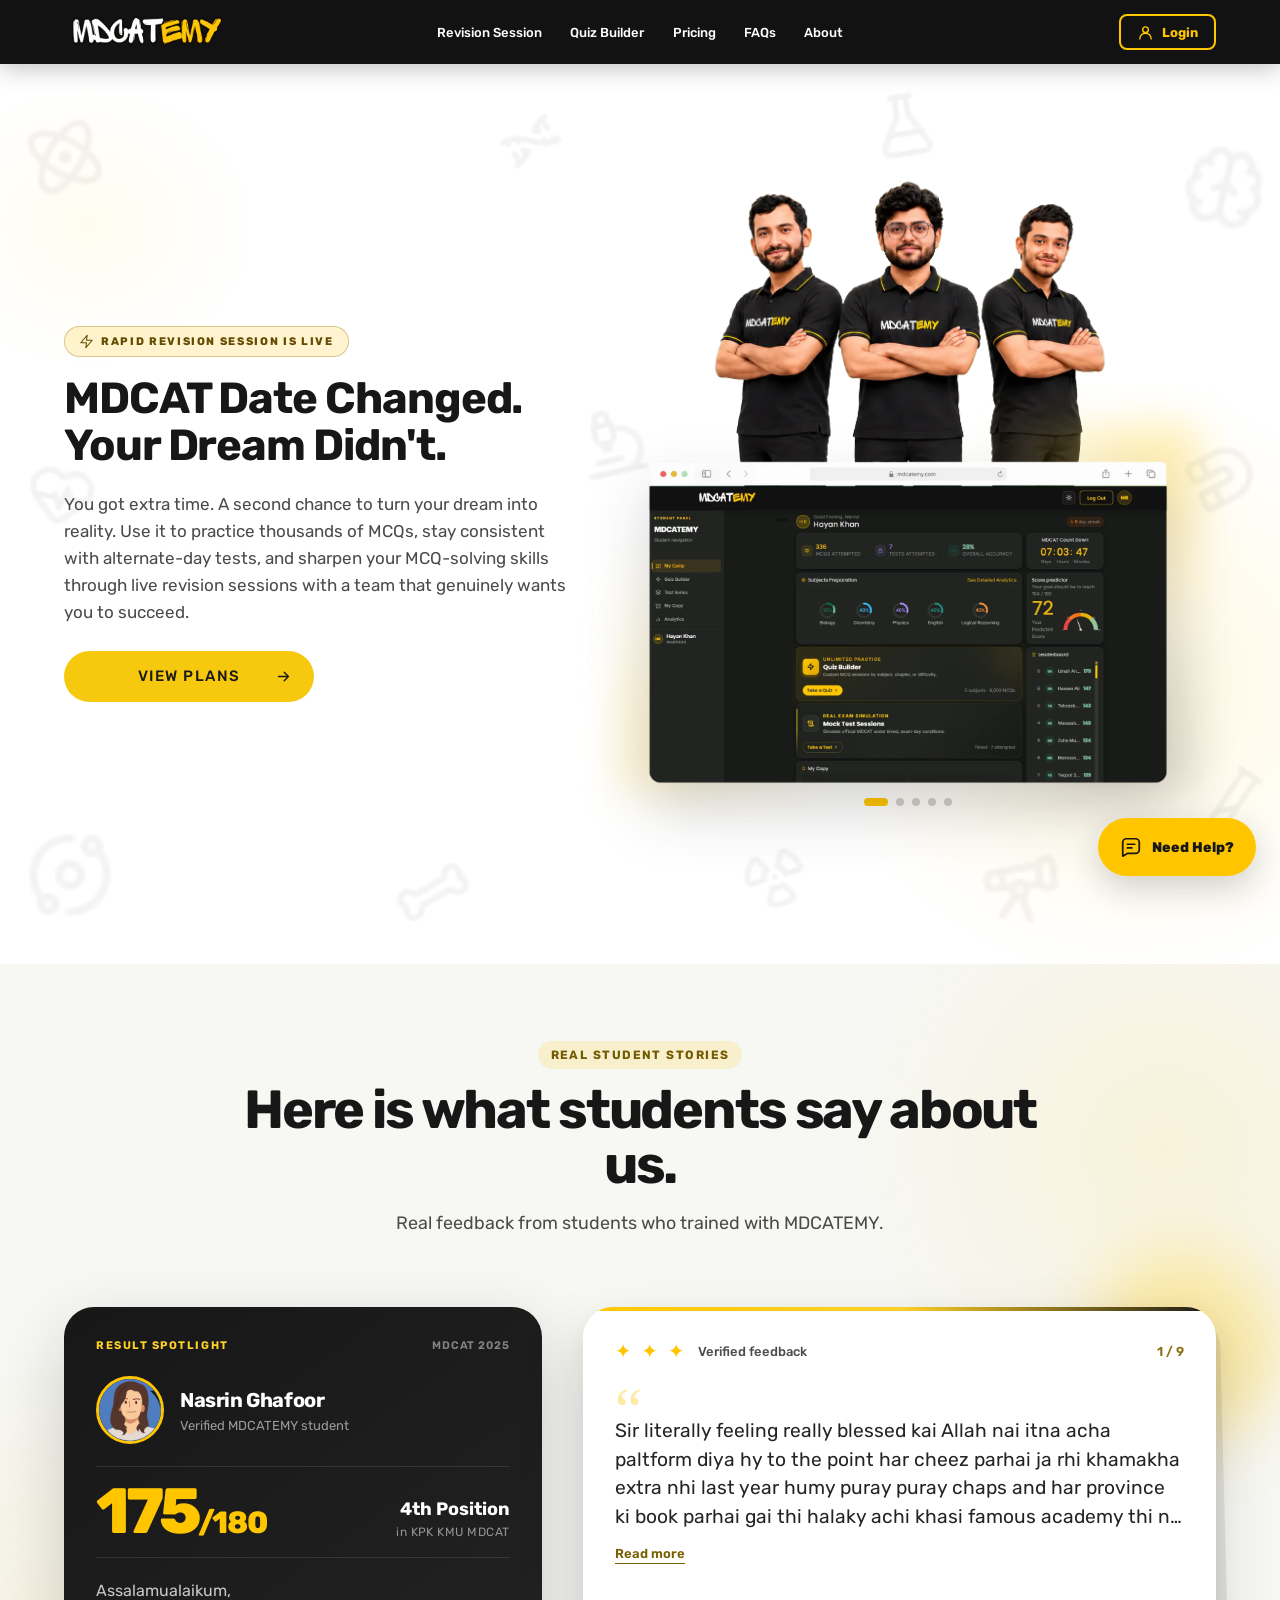
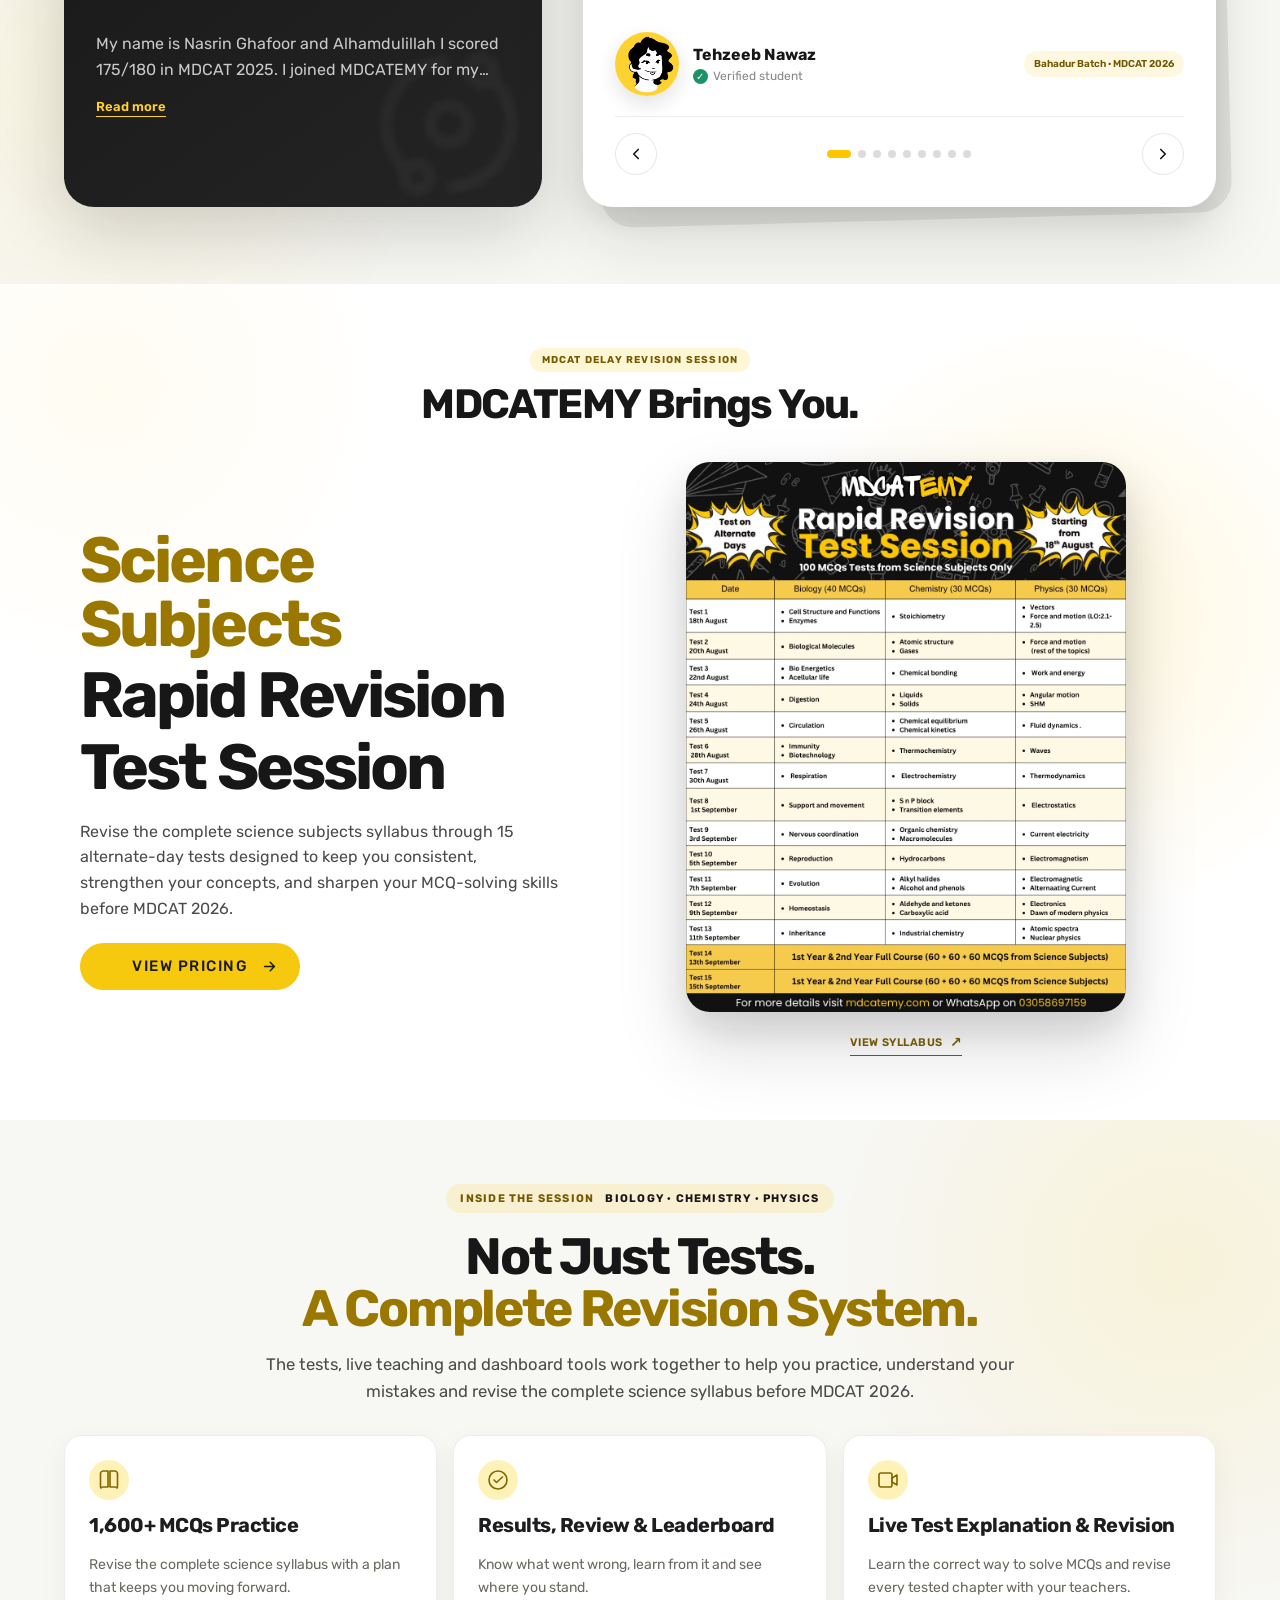
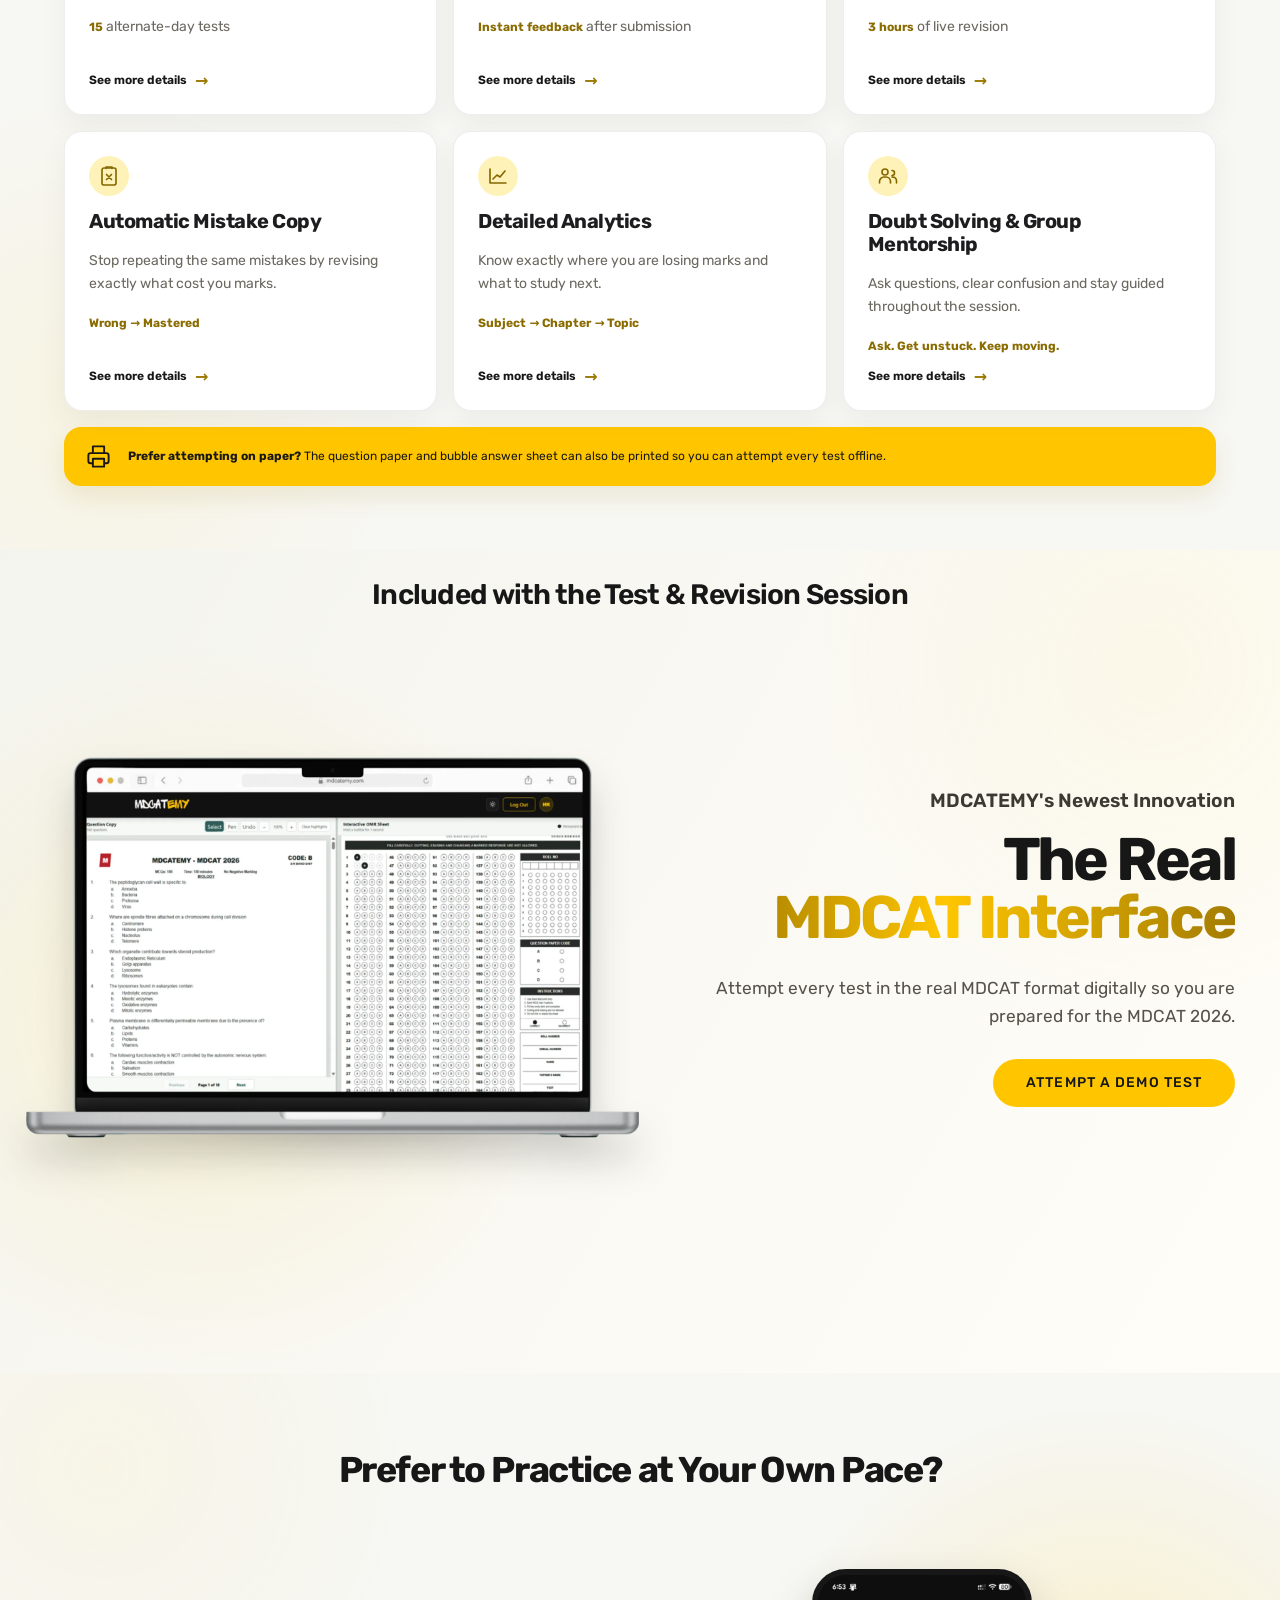
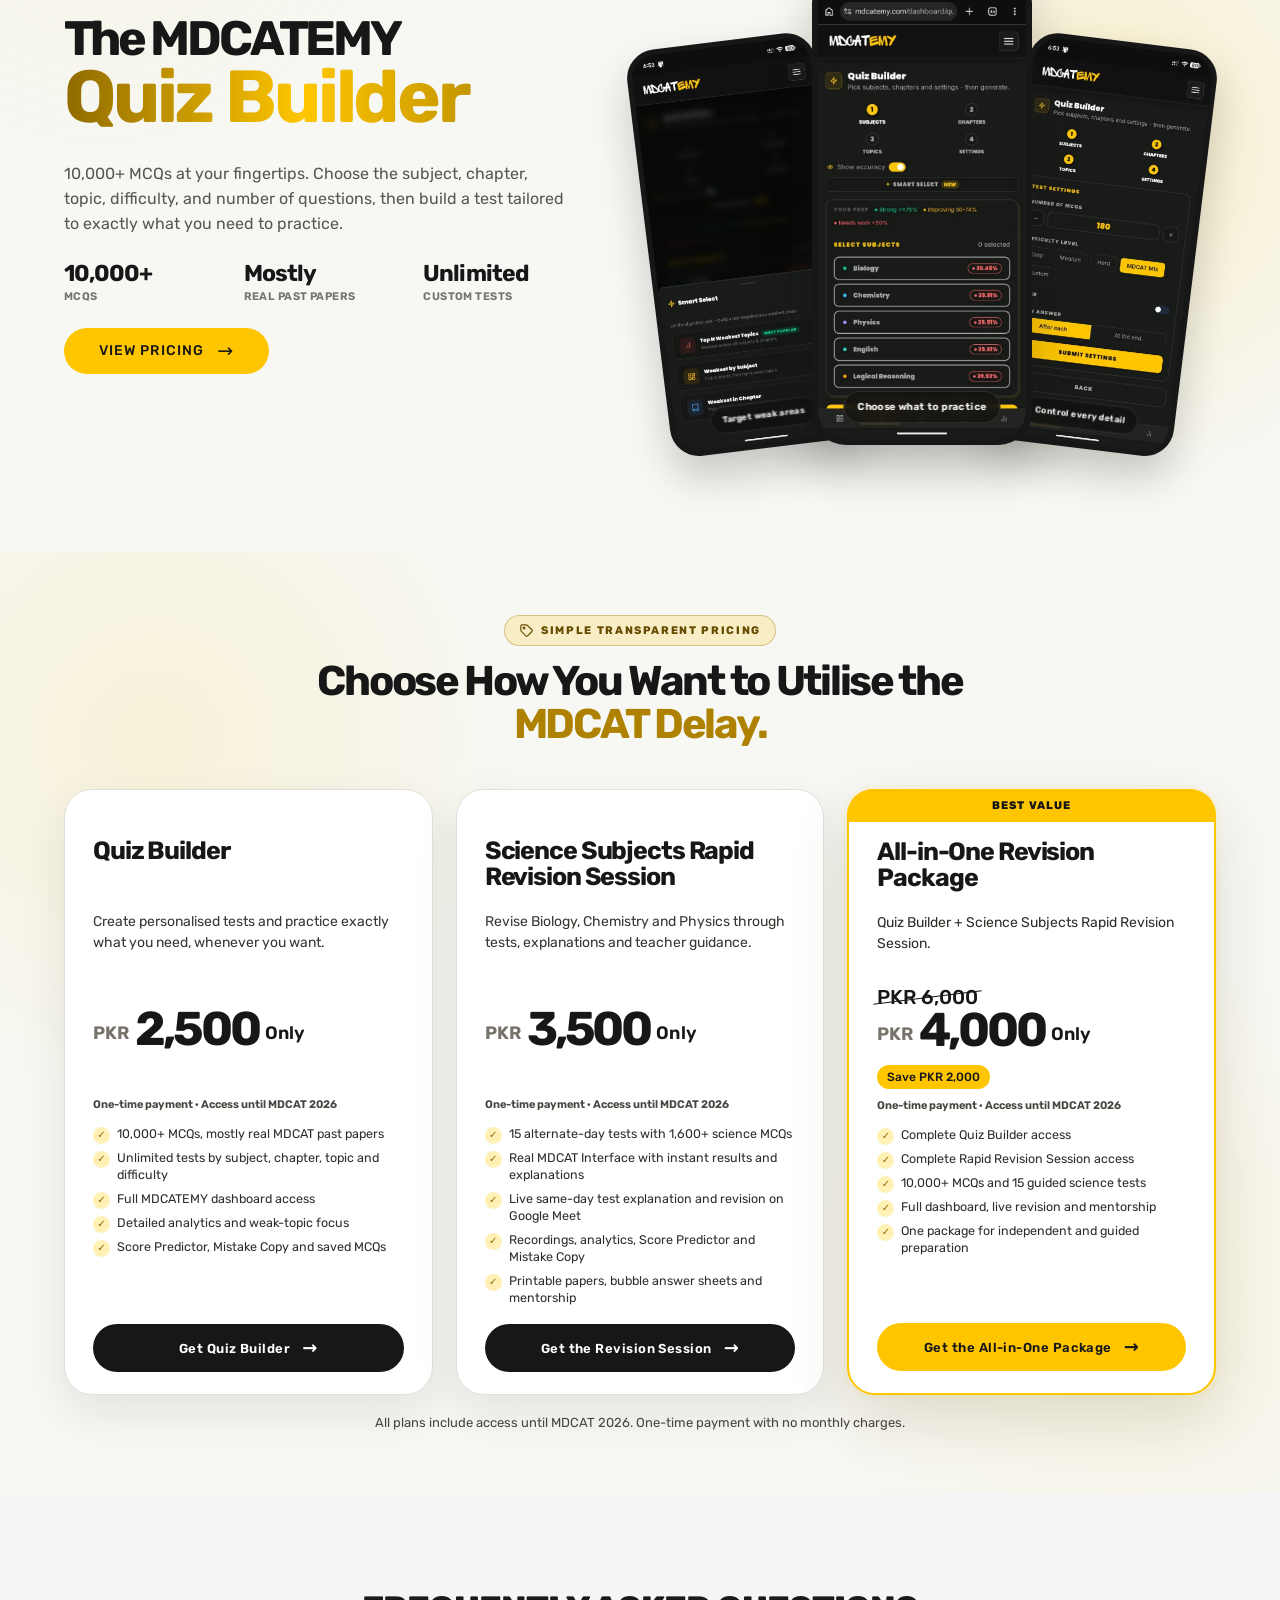
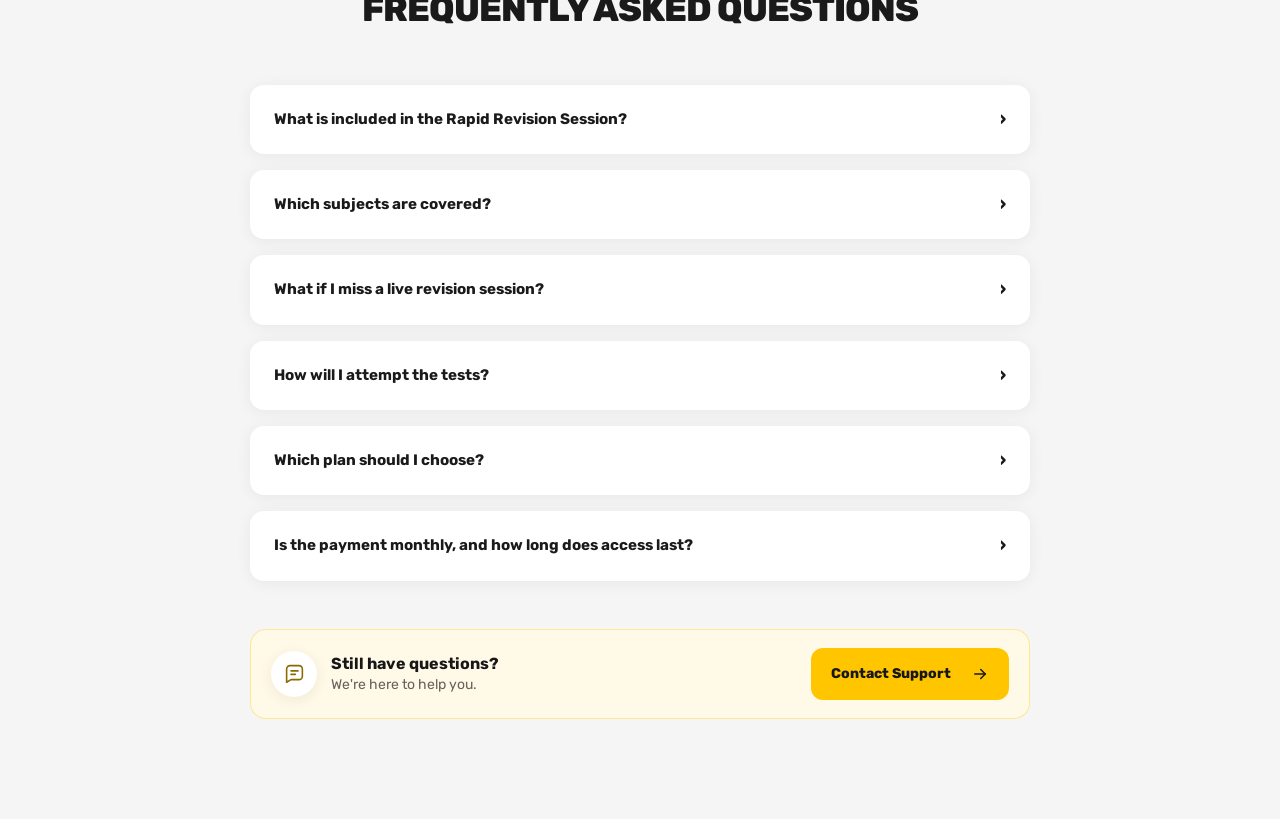
==== commit de43573a: "Make duplicate registration email blocking" ====
--- a/index.html
+++ b/index.html
@@ -10,7 +10,7 @@
     <title>MDCATEMY | MDCAT 2026 Revision</title>
     <link rel="preload" href="assets/fonts/rubik-latin.woff2" as="font" type="font/woff2" crossorigin />
     <link rel="preload" as="image" href="assets/platform-previews/dashboard.webp" type="image/webp" />
-    <link rel="stylesheet" href="styles.css?v=20260810-8" />
+    <link rel="stylesheet" href="styles.css?v=20260810-14" />
   </head>
   <body>
     <header class="site-header">
@@ -50,10 +50,10 @@
             <div class="user-account-dropdown">
               <a data-dashboard-link href="https://mdcatemy.com/dashboard">
                 <svg viewBox="0 0 24 24" fill="none" aria-hidden="true"><rect x="3" y="3" width="7" height="7" rx="1" /><rect x="14" y="3" width="7" height="7" rx="1" /><rect x="3" y="14" width="7" height="7" rx="1" /><path d="M14 17h7m-3.5-3.5L21 17l-3.5 3.5" /></svg>
-                Dashboard
+                My Camp
               </a>
               <button type="button" data-logout-button>
-                <svg viewBox="0 0 24 24" fill="none" aria-hidden="true"><path d="M10 17l5-5-5-5M15 12H3" /><path d="M21 3v18H10" /></svg>
+                <svg viewBox="0 0 24 24" fill="none" aria-hidden="true"><path d="M9 21H5a2 2 0 0 1-2-2V5a2 2 0 0 1 2-2h4" /><path d="m16 17 5-5-5-5M21 12H9" /></svg>
                 Logout
               </button>
             </div>
@@ -910,11 +910,13 @@
               </label>
               <label>
                 <span>Province</span>
-                <select name="province" required>
-                  <option value="" selected disabled>Select your province</option>
-                  <option>Punjab</option><option>Sindh</option><option>Khyber Pakhtunkhwa</option><option>Balochistan</option>
-                  <option>Islamabad Capital Territory</option><option>Azad Jammu &amp; Kashmir</option><option>Gilgit Baltistan</option>
-                </select>
+                <details class="registration-select" data-registration-select data-registration-required>
+                  <summary><span data-registration-select-label>Select your province</span><svg class="registration-select-chevron" viewBox="0 0 24 24" fill="none" aria-hidden="true"><path d="m6 9 6 6 6-6" /></svg></summary>
+                  <input type="hidden" name="province" data-registration-select-input />
+                  <div class="registration-select-panel">
+                    <button type="button" data-registration-select-option data-value="Punjab">Punjab</button><button type="button" data-registration-select-option data-value="Sindh">Sindh</button><button type="button" data-registration-select-option data-value="Khyber Pakhtunkhwa">Khyber Pakhtunkhwa</button><button type="button" data-registration-select-option data-value="Balochistan">Balochistan</button><button type="button" data-registration-select-option data-value="Islamabad Capital Territory">Islamabad Capital Territory</button><button type="button" data-registration-select-option data-value="Azad Jammu &amp; Kashmir">Azad Jammu &amp; Kashmir</button><button type="button" data-registration-select-option data-value="Gilgit Baltistan">Gilgit Baltistan</button>
+                  </div>
+                </details>
               </label>
               <label>
                 <span>City</span>
@@ -922,25 +924,40 @@
               </label>
               <label>
                 <span>Are you a fresher or repeater?</span>
-                <select name="student_type" required>
-                  <option value="" selected disabled>Select one</option>
-                  <option value="fresher">Fresher</option><option value="repeater">Repeater</option>
-                </select>
+                <details class="registration-select" data-registration-select data-registration-required>
+                  <summary><span data-registration-select-label>Select one</span><svg class="registration-select-chevron" viewBox="0 0 24 24" fill="none" aria-hidden="true"><path d="m6 9 6 6 6-6" /></svg></summary>
+                  <input type="hidden" name="student_type" data-registration-select-input />
+                  <div class="registration-select-panel">
+                    <button type="button" data-registration-select-option data-value="fresher">Fresher</button><button type="button" data-registration-select-option data-value="repeater">Repeater</button>
+                  </div>
+                </details>
               </label>
               <label>
                 <span>Goal score</span>
                 <input type="number" name="target_score" inputmode="numeric" min="0" max="180" placeholder="Out of 180" required />
               </label>
 
-              <label data-registration-email-field>
-                <span>Email address</span>
-                <input type="email" name="email" autocomplete="email" placeholder="you@example.com" required />
+              <label class="registration-account-select">
+                <span>Choose your account</span>
+                <details class="registration-select" data-registration-select data-registration-required data-registration-account-select>
+                  <summary><span data-registration-select-label>Choose your account</span><svg class="registration-select-chevron" viewBox="0 0 24 24" fill="none" aria-hidden="true"><path d="m6 9 6 6 6-6" /></svg></summary>
+                  <input type="hidden" name="account_choice" data-registration-select-input data-registration-account-choice />
+                  <div class="registration-select-panel" data-registration-account-options>
+                    <button type="button" data-registration-select-option data-value="fresh">Create a fresh account</button>
+                  </div>
+                </details>
               </label>
-              <button class="registration-fresh-toggle" type="button" data-registration-fresh-toggle hidden>Create a fresh account</button>
-              <label data-registration-password-field>
-                <span>Create a strong password</span>
-                <input type="password" name="password" autocomplete="new-password" minlength="8" placeholder="At least 8 characters" required />
-              </label>
+              <div class="registration-new-account-fields" data-registration-new-account-fields hidden>
+                <label>
+                  <span>Email address</span>
+                  <input type="email" name="email" autocomplete="email" placeholder="you@example.com" required />
+                  <small class="registration-email-note" data-registration-email-note hidden>An account with this email address already exists. Please enter a different email address.</small>
+                </label>
+                <label>
+                  <span>Create a strong password</span>
+                  <input type="password" name="password" autocomplete="new-password" minlength="8" placeholder="At least 8 characters" required />
+                </label>
+              </div>
             </div>
 
             <section class="registration-payment" aria-label="Selected plan and payment details">
@@ -963,14 +980,16 @@
                 </summary>
                 <div class="registration-bank-body">
                   <dl>
-                    <div><dt>Bank name</dt><dd>Meezan Bank</dd></div>
-                    <div><dt>Account title</dt><dd>MUHAMMAD HAYAN KHAN</dd></div>
-                    <div><dt>Account number</dt><dd>00300114286728</dd></div>
-                    <div><dt>IBAN</dt><dd>PK67MEZN0000300114286728</dd></div>
+                    <div><dt>Bank name</dt><dd><span>Meezan Bank</span></dd></div>
+                    <div><dt>Account title</dt><dd><span>MUHAMMAD HAYAN KHAN</span><button type="button" class="registration-copy" data-copy-text="MUHAMMAD HAYAN KHAN" aria-label="Copy account title" title="Copy account title"><svg viewBox="0 0 24 24" fill="none" aria-hidden="true"><rect x="8" y="8" width="14" height="14" rx="2" ry="2" /><path d="M4 16c-1.1 0-2-.9-2-2V4c0-1.1.9-2 2-2h10c1.1 0 2 .9 2 2" /></svg></button></dd></div>
+                    <div><dt>Account number</dt><dd><span>00300114286728</span><button type="button" class="registration-copy" data-copy-text="00300114286728" aria-label="Copy account number" title="Copy account number"><svg viewBox="0 0 24 24" fill="none" aria-hidden="true"><rect x="8" y="8" width="14" height="14" rx="2" ry="2" /><path d="M4 16c-1.1 0-2-.9-2-2V4c0-1.1.9-2 2-2h10c1.1 0 2 .9 2 2" /></svg></button></dd></div>
+                    <div><dt>IBAN</dt><dd><span>PK67MEZN0000300114286728</span><button type="button" class="registration-copy" data-copy-text="PK67MEZN0000300114286728" aria-label="Copy IBAN" title="Copy IBAN"><svg viewBox="0 0 24 24" fill="none" aria-hidden="true"><rect x="8" y="8" width="14" height="14" rx="2" ry="2" /><path d="M4 16c-1.1 0-2-.9-2-2V4c0-1.1.9-2 2-2h10c1.1 0 2 .9 2 2" /></svg></button></dd></div>
                   </dl>
                   <label class="registration-receipt">
+                    <svg class="registration-upload-icon" viewBox="0 0 24 24" fill="none" aria-hidden="true"><path d="M12 16V3m0 0L7 8m5-5 5 5" /><path d="M5 13v6a2 2 0 0 0 2 2h10a2 2 0 0 0 2-2v-6" /></svg>
                     <span>Upload payment receipt</span>
                     <small data-registration-receipt-name>PNG or JPG up to 10MB</small>
+                    <img class="registration-receipt-preview" data-registration-receipt-preview alt="Selected payment receipt preview" hidden />
                     <input type="file" name="receipt" accept="image/png,image/jpeg" data-registration-receipt required />
                   </label>
                   <label class="registration-transaction">
@@ -981,8 +1000,8 @@
               </details>
             </section>
 
-            <button class="registration-submit" type="submit">Submit registration <span aria-hidden="true">&rarr;</span></button>
-            <output class="registration-status" data-registration-status hidden aria-live="polite"></output>
+            <p class="registration-payment-note">The total amount to be paid is <strong data-registration-payment-note-total>Rs 4,000/-</strong>. Make sure the receipt clearly shows the amount and transaction details so the team can verify your seat without delay.</p>
+            <button class="registration-submit" type="submit">Submit registration form</button>
           </form>
         </section>
 
@@ -1134,7 +1153,7 @@
       </aside>
     </details>
 
-    <script src="script.js?v=20260810-1"></script>
+    <script src="script.js?v=20260810-3"></script>
     <script src="purchase-flow.js?v=20260810-3"></script>
   </body>
 </html>
--- a/styles.css
+++ b/styles.css
@@ -162,6 +162,10 @@
   display: none;
 }
 
+.account-link[hidden] {
+  display: none;
+}
+
 .user-account-menu {
   position: relative;
 }
@@ -217,7 +221,7 @@
 }
 
 .user-account-dropdown {
-  width: 178px;
+  width: 100%;
   padding: 6px;
   position: absolute;
   top: calc(100% + 8px);
@@ -5788,28 +5792,33 @@
   gap: 7px;
 }
 
-.registration-fresh-toggle {
-  min-height: 52px;
-  align-self: end;
-  padding: 0 15px;
-  border: 1px solid #dcd9d0;
-  border-radius: 11px;
-  background: #fcfbf8;
-  color: #171717;
-  cursor: pointer;
-  font: inherit;
-  font-size: 13px;
-  font-weight: 600;
-  text-align: left;
-}
-
-.registration-fresh-toggle:hover,
-.registration-fresh-toggle:focus-visible {
-  border-color: #c69a00;
-  background: #fff8db;
+.registration-new-account-fields {
+  grid-column: 1 / -1;
+  display: grid;
+  grid-template-columns: repeat(2, minmax(0, 1fr));
+  gap: 18px;
+}
+
+.registration-new-account-fields[hidden] {
+  display: none;
+}
+
+.registration-new-account-fields label {
+  display: grid;
+  gap: 7px;
+  align-self: start;
+  align-content: start;
+}
+
+@media (max-width: 640px) {
+  .registration-new-account-fields {
+    grid-template-columns: 1fr;
+    gap: 14px;
+  }
 }
 
 .registration-fields-grid > label > span,
+.registration-new-account-fields label > span,
 .registration-transaction > span {
   color: #4c4a44;
   font-size: 12px;
@@ -5817,7 +5826,7 @@
 }
 
 .registration-fields-grid input,
-.registration-fields-grid select,
+.registration-new-account-fields input,
 .registration-transaction input {
   width: 100%;
   min-height: 52px;
@@ -5832,16 +5841,117 @@
   transition: border-color 160ms ease, box-shadow 160ms ease, background 160ms ease;
 }
 
-.registration-fields-grid select {
-  appearance: auto;
-}
-
 .registration-fields-grid input:focus,
-.registration-fields-grid select:focus,
+.registration-new-account-fields input:focus,
 .registration-transaction input:focus {
   border-color: #c69a00;
   background: #fff;
   box-shadow: 0 0 0 4px rgb(255 198 0 / 15%);
+}
+
+.registration-select {
+  width: 100%;
+  position: relative;
+}
+
+.registration-select summary {
+  min-height: 52px;
+  padding: 0 15px 0 18px;
+  border: 1px solid #dcd9d0;
+  border-radius: 14px;
+  display: flex;
+  align-items: center;
+  justify-content: space-between;
+  gap: 12px;
+  background: #fcfbf8;
+  color: #171717;
+  cursor: pointer;
+  font: inherit;
+  font-size: 14px;
+  list-style: none;
+  transition: border-color 160ms ease, box-shadow 160ms ease, background 160ms ease;
+}
+
+.registration-select summary::-webkit-details-marker {
+  display: none;
+}
+
+.registration-select summary:hover,
+.registration-select summary:focus-visible,
+.registration-select[data-invalid] summary {
+  border-color: #c69a00;
+  background: #fff;
+  box-shadow: 0 0 0 4px rgb(255 198 0 / 15%);
+}
+
+.registration-select[data-invalid] summary {
+  border-color: #d66355;
+  box-shadow: 0 0 0 4px rgb(214 99 85 / 12%);
+}
+
+.registration-select-chevron {
+  width: 18px;
+  height: 18px;
+  flex: 0 0 auto;
+  stroke: #605c54;
+  stroke-width: 2.3;
+  stroke-linecap: round;
+  stroke-linejoin: round;
+  transition: transform 160ms ease;
+}
+
+.registration-select[open] .registration-select-chevron {
+  transform: rotate(180deg);
+}
+
+.registration-select-panel {
+  max-height: 242px;
+  padding: 6px;
+  border: 1px solid #e0ddd4;
+  border-radius: 14px;
+  position: absolute;
+  top: calc(100% + 7px);
+  right: 0;
+  left: 0;
+  z-index: 8;
+  overflow: auto;
+  background: #fff;
+  box-shadow: 0 14px 30px rgb(40 35 24 / 14%);
+}
+
+.registration-select-panel button {
+  width: 100%;
+  min-height: 40px;
+  padding: 0 12px;
+  border: 0;
+  border-radius: 9px;
+  display: block;
+  background: transparent;
+  color: #292722;
+  cursor: pointer;
+  font: inherit;
+  font-size: 13px;
+  text-align: left;
+}
+
+.registration-select-panel button:hover,
+.registration-select-panel button:focus-visible {
+  background: #fff4c8;
+  color: #171717;
+}
+
+.registration-email-note {
+  margin-top: 1px;
+  color: #bd3428;
+  font-size: 11px;
+  font-weight: 600;
+  line-height: 1.4;
+}
+
+.registration-new-account-fields label.has-error input {
+  border-color: #bd3428;
+  background: #fff7f5;
+  box-shadow: 0 0 0 4px rgb(189 52 40 / 10%);
 }
 
 .registration-payment {
@@ -5917,7 +6027,7 @@
 }
 
 .registration-bank[open] .registration-bank-dot {
-  border-color: #2bb89a;
+  border-color: #ffc600;
 }
 
 .registration-bank[open] .registration-bank-dot::after {
@@ -5927,7 +6037,7 @@
   border-radius: 50%;
   position: absolute;
   inset: 2.5px;
-  background: #2bb89a;
+  background: #ffc600;
 }
 
 .registration-bank summary strong,
@@ -5980,10 +6090,43 @@
 
 .registration-bank-body dd {
   margin: 4px 0 0;
+  display: flex;
+  align-items: center;
+  justify-content: space-between;
+  gap: 12px;
   color: #171717;
   font-size: 13px;
   font-weight: 700;
   overflow-wrap: anywhere;
+}
+
+.registration-copy {
+  width: 34px;
+  height: 34px;
+  border: 1px solid #dcd9d0;
+  border-radius: 9px;
+  flex: 0 0 auto;
+  display: grid;
+  place-items: center;
+  background: #fff;
+  color: #3f3b34;
+  cursor: pointer;
+}
+
+.registration-copy:hover,
+.registration-copy:focus-visible {
+  border-color: #c69a00;
+  background: #fff8db;
+  color: #8d6b00;
+}
+
+.registration-copy svg {
+  width: 17px;
+  height: 17px;
+  stroke: currentColor;
+  stroke-width: 1.9;
+  stroke-linecap: round;
+  stroke-linejoin: round;
 }
 
 .registration-receipt {
@@ -6006,9 +6149,28 @@
   font-weight: 750;
 }
 
+.registration-upload-icon {
+  width: 24px;
+  height: 24px;
+  color: #9a7400;
+  stroke: currentColor;
+  stroke-width: 1.9;
+  stroke-linecap: round;
+  stroke-linejoin: round;
+}
+
 .registration-receipt > small {
   color: #716d63;
   font-size: 11px;
+}
+
+.registration-receipt-preview {
+  width: min(180px, 74%);
+  max-height: 104px;
+  border: 1px solid #e1d7ba;
+  border-radius: 8px;
+  object-fit: contain;
+  background: #fff;
 }
 
 .registration-receipt input {
@@ -6034,22 +6196,23 @@
   cursor: pointer;
   font: inherit;
   font-size: 14px;
-  font-weight: 800;
+  font-weight: 500;
 }
 
 .registration-submit:hover {
   background: #ffd32a;
 }
 
-.registration-status {
-  margin-top: 12px;
-  padding: 13px 15px;
-  border: 1px solid #a9dfb6;
-  border-radius: 12px;
-  display: block;
-  background: #edf9f0;
-  color: #17622b;
+.registration-payment-note {
+  margin: 18px 0 0;
+  color: #625e55;
   font-size: 13px;
+  line-height: 1.5;
+}
+
+.registration-payment-note strong {
+  color: #171717;
+  font-weight: 700;
 }
 
 @media (max-width: 640px) {
